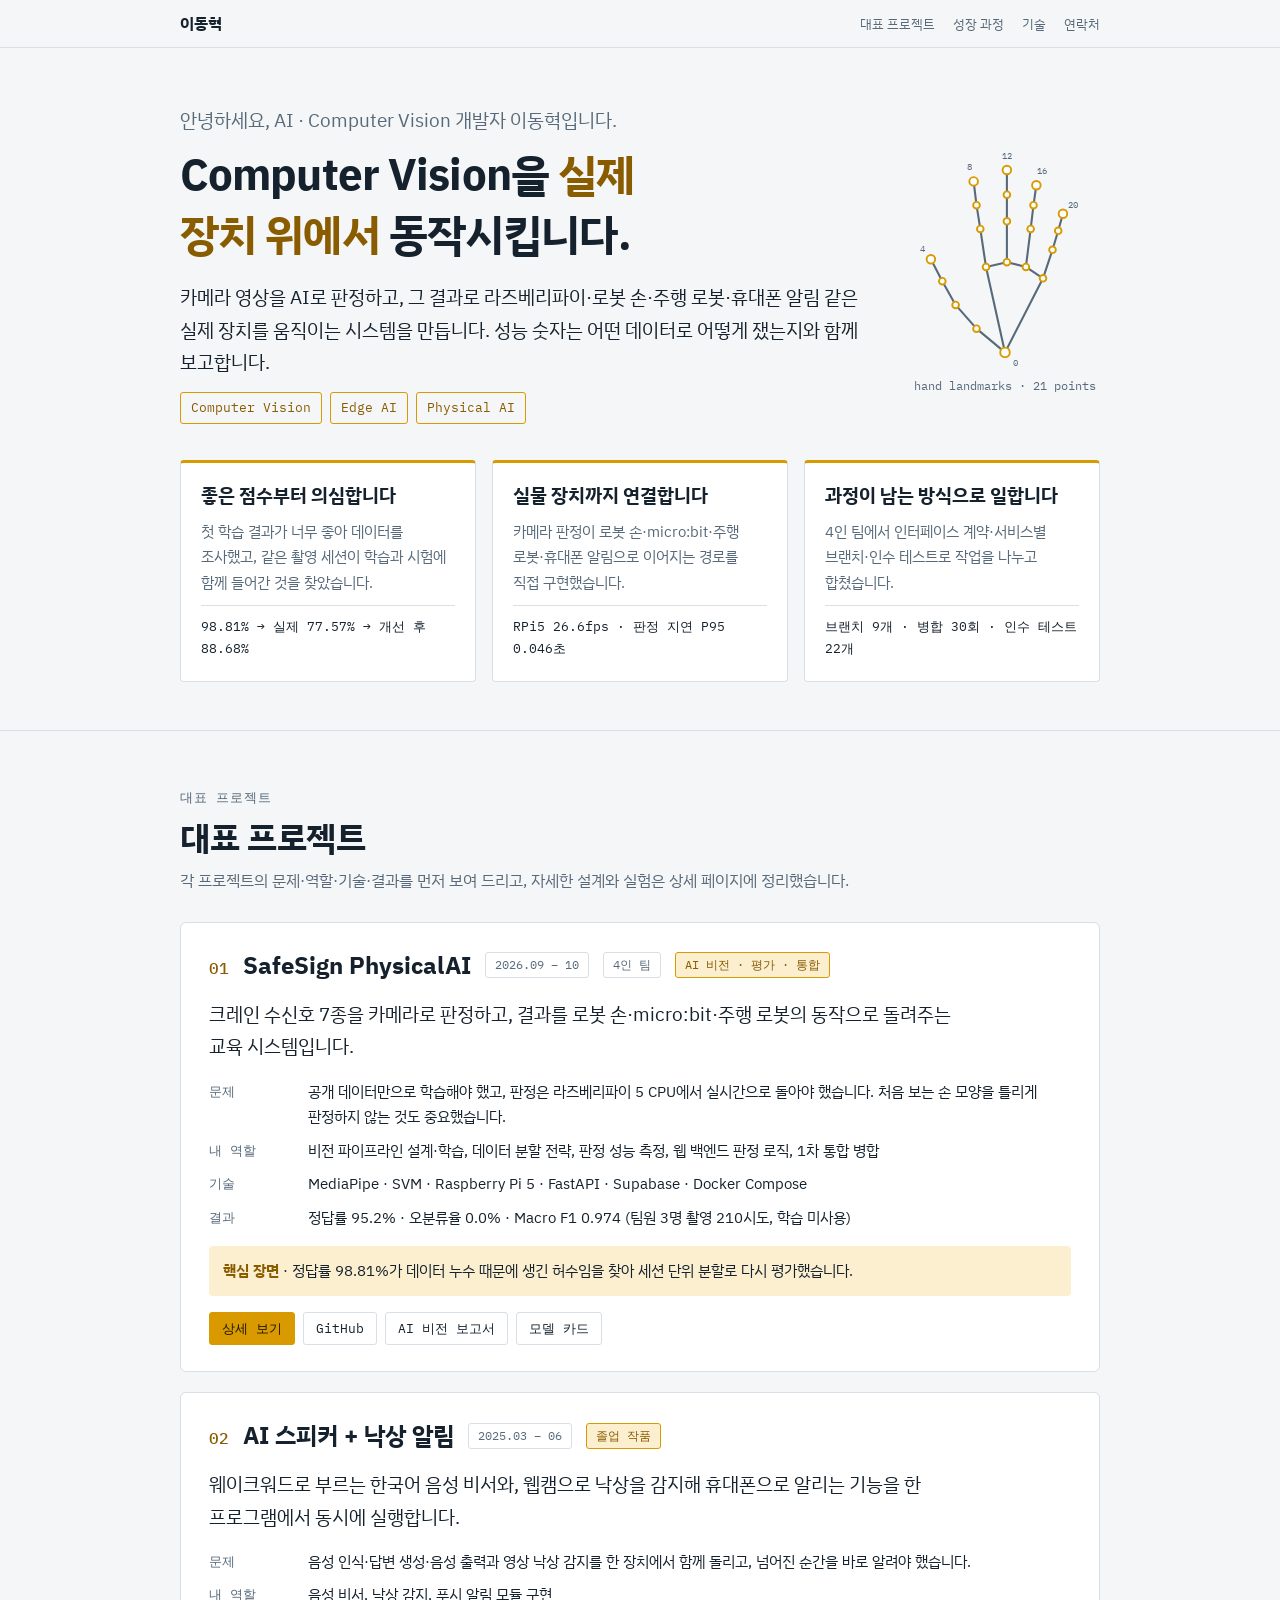
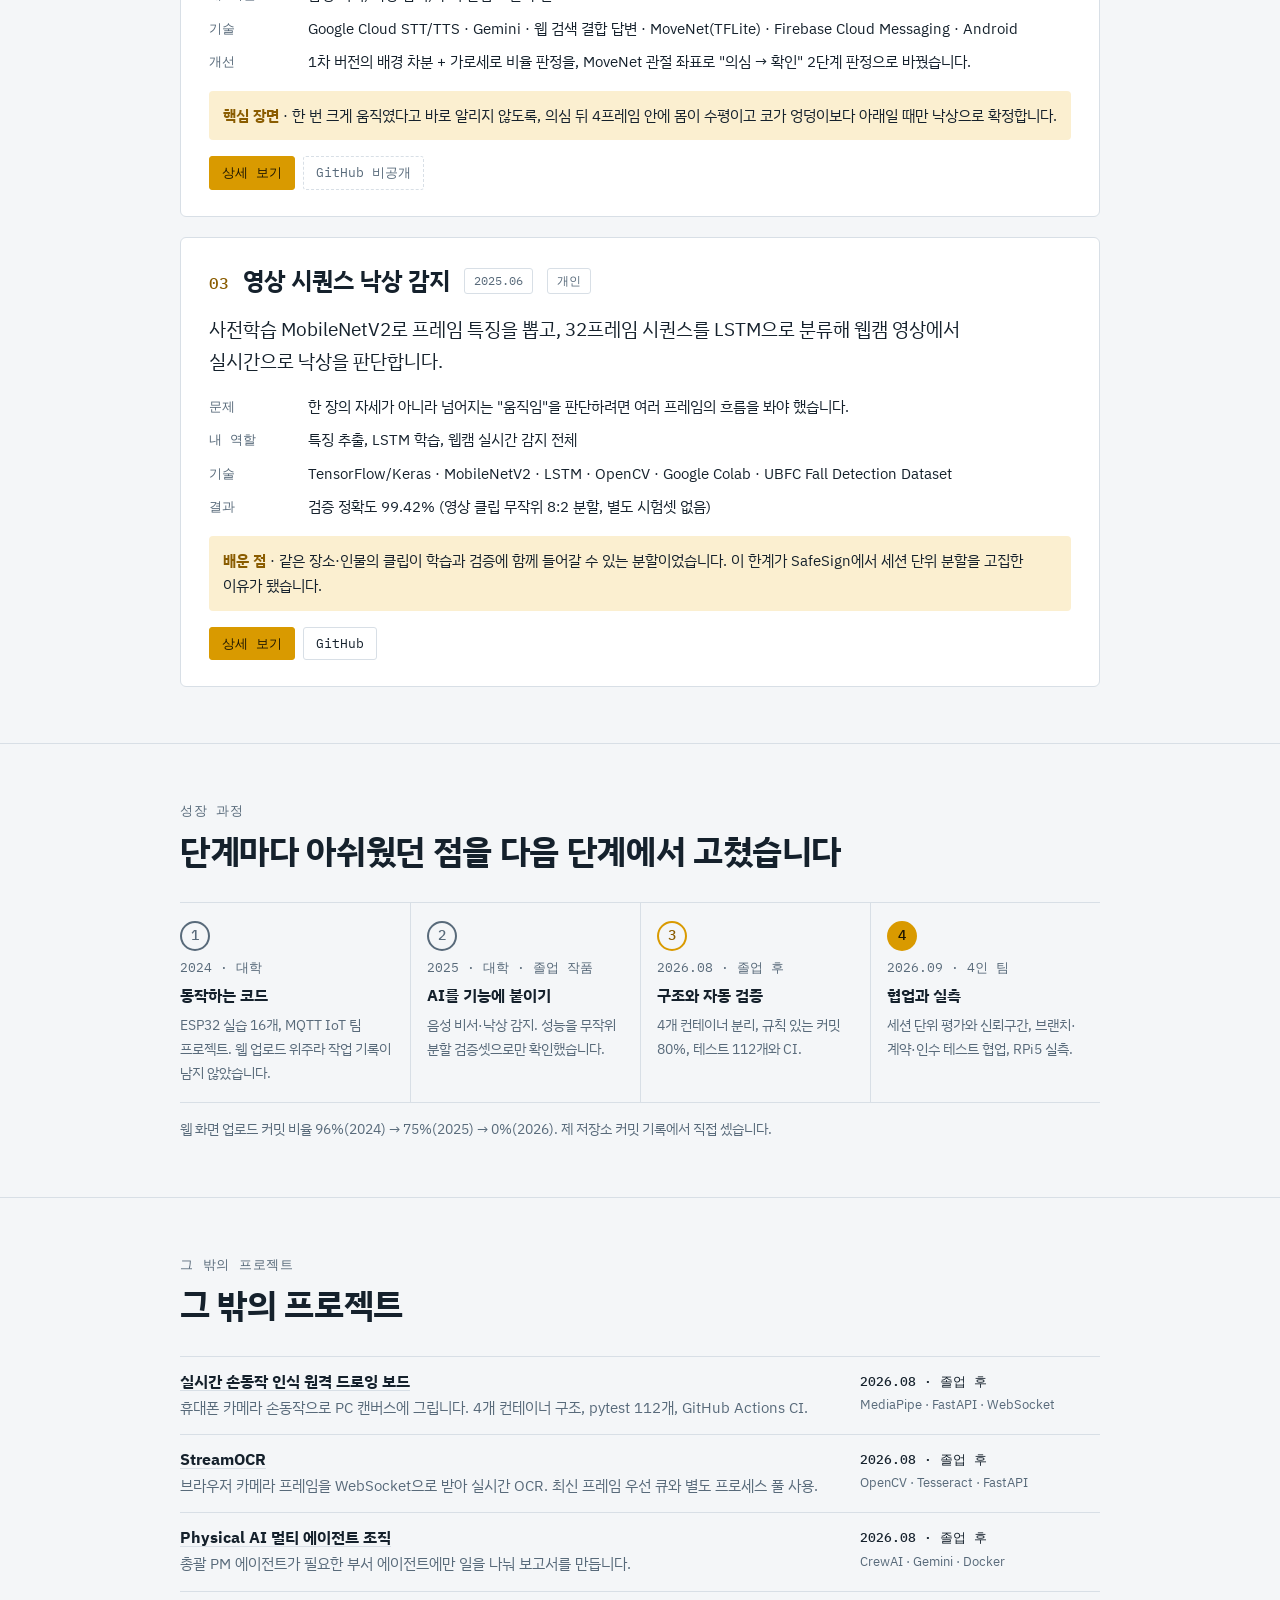
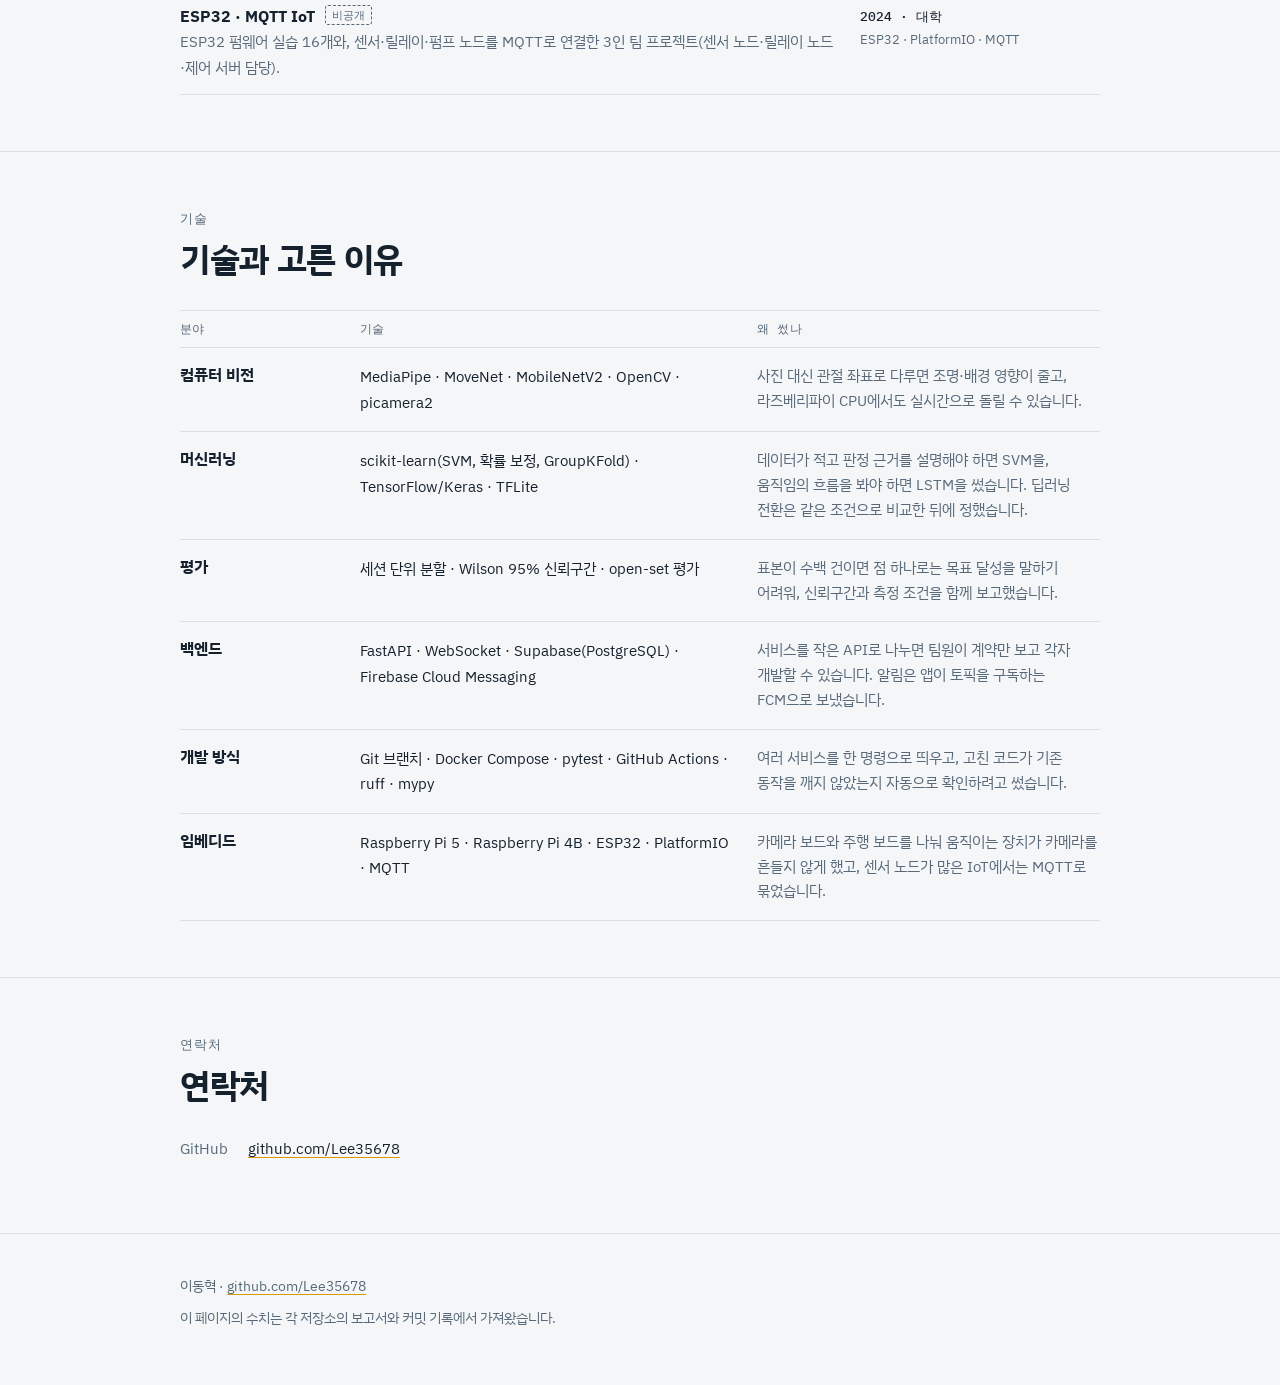
==== index.html @ e9e1567f "docs: 메인 페이지 요약형으로 개편, 프로젝트 상세 페이지 3개 분리(역할·측정 조건 명시) Co-Authored-By: Claude Opus 5.5 <noreply@anthr" ====
<!doctype html>
<html lang="ko">
<head>
<meta charset="utf-8">
<meta name="viewport" content="width=device-width, initial-scale=1, viewport-fit=cover">
<title>이동혁 포트폴리오</title>
<meta name="description" content="AI · Computer Vision 개발자 이동혁의 프로젝트 포트폴리오">
<link rel="preconnect" href="https://fonts.googleapis.com">
<link rel="preconnect" href="https://fonts.gstatic.com" crossorigin>
<link rel="stylesheet" href="https://fonts.googleapis.com/css2?family=IBM+Plex+Mono:wght@400;500&family=IBM+Plex+Sans+KR:wght@400;500;700&display=swap">
<link rel="stylesheet" href="assets/style.css">
</head>
<body>

<header class="topbar">
  <div class="wrap">
    <span class="who">이동혁</span>
    <nav aria-label="목차">
      <a href="#featured">대표 프로젝트</a>
      <a href="#path">성장 과정</a>
      <a href="#skills">기술</a>
      <a href="#contact">연락처</a>
    </nav>
  </div>
</header>

<main>
  <div class="wrap">
    <div class="hero">
      <div class="hero-top">
        <div>
          <p class="hello">안녕하세요, AI · Computer Vision 개발자 이동혁입니다.</p>
          <h1>Computer Vision을 <em>실제 장치 위에서</em> 동작시킵니다.</h1>
          <p class="lead">카메라 영상을 AI로 판정하고, 그 결과로 라즈베리파이·로봇 손·주행 로봇·휴대폰 알림 같은 실제 장치를 움직이는 시스템을 만듭니다. 성능 숫자는 어떤 데이터로 어떻게 쟀는지와 함께 보고합니다.</p>
          <div class="tags"><span>Computer Vision</span><span>Edge AI</span><span>Physical AI</span></div>
        </div>
        <figure class="hand" aria-label="MediaPipe 손 랜드마크 21개 구조도">
          <svg viewBox="0 0 200 250" role="img">
            <title>손 랜드마크 21개와 연결선</title>
            <g stroke="var(--muted)" stroke-width="2.2" stroke-linecap="round" stroke-linejoin="round" fill="none">
              <polyline points="100,232 70,207 48,182 34,157 22,134"/>
              <polyline points="100,232 80,142 74,102 70,77 67,52"/>
              <polyline points="80,142 102,137 122,142 140,154"/>
              <polyline points="102,137 102,94 102,66 102,40"/>
              <polyline points="122,142 127,102 130,77 133,56"/>
              <polyline points="100,232 140,154 150,124 156,104 161,86"/>
            </g>
            <g fill="var(--surface)" stroke="var(--accent)" stroke-width="2">
              <circle cx="100" cy="232" r="5"/>
              <circle cx="70" cy="207" r="3.5"/><circle cx="48" cy="182" r="3.5"/><circle cx="34" cy="157" r="3.5"/><circle cx="22" cy="134" r="4.5"/>
              <circle cx="80" cy="142" r="3.5"/><circle cx="74" cy="102" r="3.5"/><circle cx="70" cy="77" r="3.5"/><circle cx="67" cy="52" r="4.5"/>
              <circle cx="102" cy="137" r="3.5"/><circle cx="102" cy="94" r="3.5"/><circle cx="102" cy="66" r="3.5"/><circle cx="102" cy="40" r="4.5"/>
              <circle cx="122" cy="142" r="3.5"/><circle cx="127" cy="102" r="3.5"/><circle cx="130" cy="77" r="3.5"/><circle cx="133" cy="56" r="4.5"/>
              <circle cx="140" cy="154" r="3.5"/><circle cx="150" cy="124" r="3.5"/><circle cx="156" cy="104" r="3.5"/><circle cx="161" cy="86" r="4.5"/>
            </g>
            <g font-family="IBM Plex Mono, monospace" font-size="9" fill="var(--muted)">
              <text x="108" y="246">0</text><text x="10" y="126">4</text><text x="60" y="40">8</text>
              <text x="97" y="28">12</text><text x="134" y="44">16</text><text x="166" y="80">20</text>
            </g>
          </svg>
          <figcaption>hand landmarks · 21 points</figcaption>
        </figure>
      </div>

      <ul class="points">
        <li class="point">
          <h2>좋은 점수부터 의심합니다</h2>
          <p>첫 학습 결과가 너무 좋아 데이터를 조사했고, 같은 촬영 세션이 학습과 시험에 함께 들어간 것을 찾았습니다.</p>
          <p class="fig">98.81% → 실제 77.57% → 개선 후 88.68%</p>
        </li>
        <li class="point">
          <h2>실물 장치까지 연결합니다</h2>
          <p>카메라 판정이 로봇 손·micro:bit·주행 로봇·휴대폰 알림으로 이어지는 경로를 직접 구현했습니다.</p>
          <p class="fig">RPi5 26.6fps · 판정 지연 P95 0.046초</p>
        </li>
        <li class="point">
          <h2>과정이 남는 방식으로 일합니다</h2>
          <p>4인 팀에서 인터페이스 계약·서비스별 브랜치·인수 테스트로 작업을 나누고 합쳤습니다.</p>
          <p class="fig">브랜치 9개 · 병합 30회 · 인수 테스트 22개</p>
        </li>
      </ul>
    </div>
  </div>

  <section id="featured">
    <div class="wrap">
      <div class="sec-head">
        <span class="label">대표 프로젝트</span>
        <h2>대표 프로젝트</h2>
        <p>각 프로젝트의 문제·역할·기술·결과를 먼저 보여 드리고, 자세한 설계와 실험은 상세 페이지에 정리했습니다.</p>
      </div>

      <ol class="featured">
        <li class="fp">
          <div class="fp-head"><span class="fp-no">01</span><h3>SafeSign PhysicalAI</h3><span class="chip">2026.09 – 10</span><span class="chip">4인 팀</span><span class="chip strong">AI 비전 · 평가 · 통합</span></div>
          <p class="one">크레인 수신호 7종을 카메라로 판정하고, 결과를 로봇 손·micro:bit·주행 로봇의 동작으로 돌려주는 교육 시스템입니다.</p>
          <dl>
            <dt>문제</dt><dd>공개 데이터만으로 학습해야 했고, 판정은 라즈베리파이 5 CPU에서 실시간으로 돌아야 했습니다. 처음 보는 손 모양을 틀리게 판정하지 않는 것도 중요했습니다.</dd>
            <dt>내 역할</dt><dd>비전 파이프라인 설계·학습, 데이터 분할 전략, 판정 성능 측정, 웹 백엔드 판정 로직, 1차 통합 병합</dd>
            <dt>기술</dt><dd>MediaPipe · SVM · Raspberry Pi 5 · FastAPI · Supabase · Docker Compose</dd>
            <dt>결과</dt><dd>정답률 95.2% · 오분류율 0.0% · Macro F1 0.974 (팀원 3명 촬영 210시도, 학습 미사용)</dd>
          </dl>
          <p class="proof"><b>핵심 장면</b> · 정답률 98.81%가 데이터 누수 때문에 생긴 허수임을 찾아 세션 단위 분할로 다시 평가했습니다.</p>
          <div class="linkrow">
            <a class="btn primary" href="projects/safesign.html">상세 보기</a>
            <a class="btn" href="https://github.com/Lee35678/SafeSign_PhysicalAI/tree/dev">GitHub</a>
            <a class="btn" href="https://github.com/Lee35678/SafeSign_PhysicalAI/blob/dev/document/12_AI%EB%B9%84%EC%A0%84_%EC%A7%84%ED%96%89%EB%B3%B4%EA%B3%A0%EC%84%9C.md">AI 비전 보고서</a>
            <a class="btn" href="https://github.com/Lee35678/SafeSign_PhysicalAI/blob/dev/document/05_%EB%AA%A8%EB%8D%B8%EC%B9%B4%EB%93%9C.md">모델 카드</a>
          </div>
        </li>

        <li class="fp">
          <div class="fp-head"><span class="fp-no">02</span><h3>AI 스피커 + 낙상 알림</h3><span class="chip">2025.03 – 06</span><span class="chip strong">졸업 작품</span></div>
          <p class="one">웨이크워드로 부르는 한국어 음성 비서와, 웹캠으로 낙상을 감지해 휴대폰으로 알리는 기능을 한 프로그램에서 동시에 실행합니다.</p>
          <dl>
            <dt>문제</dt><dd>음성 인식·답변 생성·음성 출력과 영상 낙상 감지를 한 장치에서 함께 돌리고, 넘어진 순간을 바로 알려야 했습니다.</dd>
            <dt>내 역할</dt><dd>음성 비서, 낙상 감지, 푸시 알림 모듈 구현</dd>
            <dt>기술</dt><dd>Google Cloud STT/TTS · Gemini · 웹 검색 결합 답변 · MoveNet(TFLite) · Firebase Cloud Messaging · Android</dd>
            <dt>개선</dt><dd>1차 버전의 배경 차분 + 가로세로 비율 판정을, MoveNet 관절 좌표로 "의심 → 확인" 2단계 판정으로 바꿨습니다.</dd>
          </dl>
          <p class="proof"><b>핵심 장면</b> · 한 번 크게 움직였다고 바로 알리지 않도록, 의심 뒤 4프레임 안에 몸이 수평이고 코가 엉덩이보다 아래일 때만 낙상으로 확정합니다.</p>
          <div class="linkrow">
            <a class="btn primary" href="projects/ai-speaker.html">상세 보기</a>
            <span class="btn off">GitHub 비공개</span>
          </div>
        </li>

        <li class="fp">
          <div class="fp-head"><span class="fp-no">03</span><h3>영상 시퀀스 낙상 감지</h3><span class="chip">2025.06</span><span class="chip">개인</span></div>
          <p class="one">사전학습 MobileNetV2로 프레임 특징을 뽑고, 32프레임 시퀀스를 LSTM으로 분류해 웹캠 영상에서 실시간으로 낙상을 판단합니다.</p>
          <dl>
            <dt>문제</dt><dd>한 장의 자세가 아니라 넘어지는 "움직임"을 판단하려면 여러 프레임의 흐름을 봐야 했습니다.</dd>
            <dt>내 역할</dt><dd>특징 추출, LSTM 학습, 웹캠 실시간 감지 전체</dd>
            <dt>기술</dt><dd>TensorFlow/Keras · MobileNetV2 · LSTM · OpenCV · Google Colab · UBFC Fall Detection Dataset</dd>
            <dt>결과</dt><dd>검증 정확도 99.42% (영상 클립 무작위 8:2 분할, 별도 시험셋 없음)</dd>
          </dl>
          <p class="proof"><b>배운 점</b> · 같은 장소·인물의 클립이 학습과 검증에 함께 들어갈 수 있는 분할이었습니다. 이 한계가 SafeSign에서 세션 단위 분할을 고집한 이유가 됐습니다.</p>
          <div class="linkrow">
            <a class="btn primary" href="projects/fall-detection.html">상세 보기</a>
            <a class="btn" href="https://github.com/Lee35678/Fall_Detection">GitHub</a>
          </div>
        </li>
      </ol>
    </div>
  </section>

  <section id="path">
    <div class="wrap">
      <div class="sec-head">
        <span class="label">성장 과정</span>
        <h2>단계마다 아쉬웠던 점을 다음 단계에서 고쳤습니다</h2>
      </div>
      <ol class="mini-path">
        <li class="mp"><span class="step-no">1</span><span class="when">2024 · 대학</span><h3>동작하는 코드</h3><p>ESP32 실습 16개, MQTT IoT 팀 프로젝트. 웹 업로드 위주라 작업 기록이 남지 않았습니다.</p></li>
        <li class="mp"><span class="step-no">2</span><span class="when">2025 · 대학 · 졸업 작품</span><h3>AI를 기능에 붙이기</h3><p>음성 비서·낙상 감지. 성능을 무작위 분할 검증셋으로만 확인했습니다.</p></li>
        <li class="mp"><span class="step-no">3</span><span class="when">2026.08 · 졸업 후</span><h3>구조와 자동 검증</h3><p>4개 컨테이너 분리, 규칙 있는 커밋 80%, 테스트 112개와 CI.</p></li>
        <li class="mp"><span class="step-no">4</span><span class="when">2026.09 · 4인 팀</span><h3>협업과 실측</h3><p>세션 단위 평가와 신뢰구간, 브랜치·계약·인수 테스트 협업, RPi5 실측.</p></li>
      </ol>
      <p class="note">웹 화면 업로드 커밋 비율 96%(2024) → 75%(2025) → 0%(2026). 제 저장소 커밋 기록에서 직접 셌습니다.</p>
    </div>
  </section>

  <section id="others">
    <div class="wrap">
      <div class="sec-head">
        <span class="label">그 밖의 프로젝트</span>
        <h2>그 밖의 프로젝트</h2>
      </div>
      <div class="others">
        <div class="orow"><div><h3><a href="https://github.com/Lee35678/Real-time-Hand-Gesture-Recognition-Remote-Drawing-Board">실시간 손동작 인식 원격 드로잉 보드</a></h3><p>휴대폰 카메라 손동작으로 PC 캔버스에 그립니다. 4개 컨테이너 구조, pytest 112개, GitHub Actions CI.</p></div><aside><b>2026.08 · 졸업 후</b>MediaPipe · FastAPI · WebSocket</aside></div>
        <div class="orow"><div><h3><a href="https://github.com/Lee35678/Real-time-OCR-based-text-extraction">StreamOCR</a></h3><p>브라우저 카메라 프레임을 WebSocket으로 받아 실시간 OCR. 최신 프레임 우선 큐와 별도 프로세스 풀 사용.</p></div><aside><b>2026.08 · 졸업 후</b>OpenCV · Tesseract · FastAPI</aside></div>
        <div class="orow"><div><h3><a href="https://github.com/Lee35678/AI_Agent">Physical AI 멀티 에이전트 조직</a></h3><p>총괄 PM 에이전트가 필요한 부서 에이전트에만 일을 나눠 보고서를 만듭니다.</p></div><aside><b>2026.08 · 졸업 후</b>CrewAI · Gemini · Docker</aside></div>
        <div class="orow"><div><h3>ESP32 · MQTT IoT <span class="priv">비공개</span></h3><p>ESP32 펌웨어 실습 16개와, 센서·릴레이·펌프 노드를 MQTT로 연결한 3인 팀 프로젝트(센서 노드·릴레이 노드·제어 서버 담당).</p></div><aside><b>2024 · 대학</b>ESP32 · PlatformIO · MQTT</aside></div>
      </div>
    </div>
  </section>

  <section id="skills">
    <div class="wrap">
      <div class="sec-head">
        <span class="label">기술</span>
        <h2>기술과 고른 이유</h2>
      </div>
      <div class="skills" role="table" aria-label="기술 스택과 사용 이유">
        <div class="skill head" role="row"><span role="columnheader">분야</span><span role="columnheader">기술</span><span role="columnheader">왜 썼나</span></div>
        <div class="skill" role="row"><h3 role="cell">컴퓨터 비전</h3><p class="tools" role="cell">MediaPipe · MoveNet · MobileNetV2 · OpenCV · picamera2</p><p class="why" role="cell">사진 대신 관절 좌표로 다루면 조명·배경 영향이 줄고, 라즈베리파이 CPU에서도 실시간으로 돌릴 수 있습니다.</p></div>
        <div class="skill" role="row"><h3 role="cell">머신러닝</h3><p class="tools" role="cell">scikit-learn(SVM, 확률 보정, GroupKFold) · TensorFlow/Keras · TFLite</p><p class="why" role="cell">데이터가 적고 판정 근거를 설명해야 하면 SVM을, 움직임의 흐름을 봐야 하면 LSTM을 썼습니다. 딥러닝 전환은 같은 조건으로 비교한 뒤에 정했습니다.</p></div>
        <div class="skill" role="row"><h3 role="cell">평가</h3><p class="tools" role="cell">세션 단위 분할 · Wilson 95% 신뢰구간 · open-set 평가</p><p class="why" role="cell">표본이 수백 건이면 점 하나로는 목표 달성을 말하기 어려워, 신뢰구간과 측정 조건을 함께 보고했습니다.</p></div>
        <div class="skill" role="row"><h3 role="cell">백엔드</h3><p class="tools" role="cell">FastAPI · WebSocket · Supabase(PostgreSQL) · Firebase Cloud Messaging</p><p class="why" role="cell">서비스를 작은 API로 나누면 팀원이 계약만 보고 각자 개발할 수 있습니다. 알림은 앱이 토픽을 구독하는 FCM으로 보냈습니다.</p></div>
        <div class="skill" role="row"><h3 role="cell">개발 방식</h3><p class="tools" role="cell">Git 브랜치 · Docker Compose · pytest · GitHub Actions · ruff · mypy</p><p class="why" role="cell">여러 서비스를 한 명령으로 띄우고, 고친 코드가 기존 동작을 깨지 않았는지 자동으로 확인하려고 썼습니다.</p></div>
        <div class="skill" role="row"><h3 role="cell">임베디드</h3><p class="tools" role="cell">Raspberry Pi 5 · Raspberry Pi 4B · ESP32 · PlatformIO · MQTT</p><p class="why" role="cell">카메라 보드와 주행 보드를 나눠 움직이는 장치가 카메라를 흔들지 않게 했고, 센서 노드가 많은 IoT에서는 MQTT로 묶었습니다.</p></div>
      </div>
    </div>
  </section>

  <section id="contact">
    <div class="wrap">
      <div class="sec-head">
        <span class="label">연락처</span>
        <h2>연락처</h2>
      </div>
      <dl class="contact-list">
        <dt>GitHub</dt><dd><a href="https://github.com/Lee35678">github.com/Lee35678</a></dd>
      </dl>
    </div>
  </section>
</main>

<footer>
  <div class="wrap">
    <span>이동혁 · <a href="https://github.com/Lee35678">github.com/Lee35678</a></span>
    <span>이 페이지의 수치는 각 저장소의 보고서와 커밋 기록에서 가져왔습니다.</span>
  </div>
</footer>

</body>
</html>
---- assets/style.css ----
/* Layout: 한 칼럼 본문(최대 960px) + 상단 고정 목차. 첫 화면은 인사말 + 핵심 포인트 3개, 대표 프로젝트만 넓은 패널. */
:root {
  --bg: #f4f6f8;
  --surface: #ffffff;
  --ink: #15212c;
  --muted: #586a7a;
  --line: #d8dfe6;
  --accent: #d99a00;
  --accent-ink: #8a5c00;
  --accent-soft: #fbefd0;
  --pass: #0e7a6b;
  --hold: #a5630c;
  --font-sans: "IBM Plex Sans KR", "Apple SD Gothic Neo", "Malgun Gothic", system-ui, sans-serif;
  --font-mono: "IBM Plex Mono", ui-monospace, "Cascadia Mono", Consolas, monospace;
  --step--1: 0.8125rem;
  --step-0: 1rem;
  --step-1: 1.1875rem;
  --step-2: 1.5rem;
  --step-3: 2.125rem;
  --step-4: 2.75rem;
  color-scheme: light;
}
@media (prefers-color-scheme: dark) {
  :root:not([data-theme="light"]) {
    --bg: #0e151c; --surface: #151f29; --ink: #e5ecf2; --muted: #94a4b3; --line: #273440;
    --accent: #f0b432; --accent-ink: #f0b432; --accent-soft: #2e2611; --pass: #52c4ae; --hold: #e6a24c;
    color-scheme: dark;
  }
}
:root[data-theme="dark"] {
  --bg: #0e151c; --surface: #151f29; --ink: #e5ecf2; --muted: #94a4b3; --line: #273440;
  --accent: #f0b432; --accent-ink: #f0b432; --accent-soft: #2e2611; --pass: #52c4ae; --hold: #e6a24c;
  color-scheme: dark;
}

* { box-sizing: border-box; }
html { scroll-behavior: smooth; }
@media (prefers-reduced-motion: reduce) { html { scroll-behavior: auto; } }
body {
  margin: 0;
  background: var(--bg);
  color: var(--ink);
  font-family: var(--font-sans);
  font-size: var(--step-0);
  line-height: 1.7;
  word-break: keep-all;
  overflow-wrap: anywhere;
}
a { color: inherit; text-decoration-color: var(--accent); text-underline-offset: 3px; }
a:hover { color: var(--accent-ink); }
a:focus-visible { outline: 2px solid var(--accent); outline-offset: 3px; border-radius: 2px; }
h1, h2, h3, h4, h5 { line-height: 1.35; text-wrap: balance; margin: 0; }
p { margin: 0; }
ul, ol { margin: 0; }
.label {
  font-family: var(--font-mono);
  font-size: var(--step--1);
  letter-spacing: 0.06em;
  text-transform: uppercase;
  color: var(--muted);
}
.num { font-family: var(--font-mono); font-variant-numeric: tabular-nums; color: var(--accent-ink); font-weight: 500; }

.wrap { max-width: 960px; margin: 0 auto; padding-inline: 20px; }

/* 상단 목차 */
.topbar {
  position: sticky;
  top: env(safe-area-inset-top, 0px);
  z-index: 10;
  background: color-mix(in srgb, var(--bg) 88%, transparent);
  backdrop-filter: blur(8px);
  border-bottom: 1px solid var(--line);
}
.topbar .wrap { display: flex; align-items: center; justify-content: space-between; gap: 16px; padding-block: 10px; }
.topbar .who { font-weight: 700; white-space: nowrap; }
.topbar nav { display: flex; gap: 18px; overflow-x: auto; scrollbar-width: none; }
.topbar nav a { font-size: var(--step--1); color: var(--muted); text-decoration: none; white-space: nowrap; }
.topbar nav a:hover { color: var(--ink); }

/* 첫 화면 */
.hero { padding-block: 56px 48px; display: grid; gap: 36px; }
.hero-top { display: grid; grid-template-columns: minmax(0, 1fr) 190px; gap: 40px; align-items: center; }
.hello { font-size: var(--step-1); color: var(--muted); }
.hero h1 { font-size: var(--step-4); font-weight: 700; letter-spacing: -0.02em; margin-top: 8px; max-width: 18em; }
.hero h1 em { font-style: normal; color: var(--accent-ink); }
.hero .lead { font-size: var(--step-1); max-width: 36em; margin-top: 18px; }
.hero .contact { display: flex; flex-wrap: wrap; gap: 8px 20px; margin-top: 18px; font-size: 0.9375rem; color: var(--muted); }
.hand { width: 100%; max-width: 190px; justify-self: end; margin: 0; }
.hand svg { width: 100%; height: auto; display: block; }
.hand figcaption { font-family: var(--font-mono); font-size: 0.75rem; color: var(--muted); text-align: center; margin-top: 6px; }

.points { display: grid; grid-template-columns: repeat(3, minmax(0, 1fr)); gap: 16px; list-style: none; padding: 0; }
.point { background: var(--surface); border: 1px solid var(--line); border-top: 3px solid var(--accent); border-radius: 4px; padding: 20px; display: grid; gap: 10px; align-content: start; min-width: 0; }
.point h2 { font-size: var(--step-1); font-weight: 700; }
.point p { font-size: 0.9375rem; color: var(--muted); }
.point .fig { font-family: var(--font-mono); font-size: 0.8125rem; color: var(--ink); border-top: 1px solid var(--line); padding-top: 10px; font-variant-numeric: tabular-nums; }
.point a { font-size: var(--step--1); color: var(--muted); }

section { padding-block: 56px; border-top: 1px solid var(--line); scroll-margin-top: 56px; }
.sec-head { display: grid; gap: 6px; margin-bottom: 28px; }
.sec-head h2 { font-size: var(--step-3); font-weight: 700; letter-spacing: -0.01em; }
.sec-head p { color: var(--muted); max-width: 42em; }

/* 대표 프로젝트 */
.feature { background: var(--surface); border: 1px solid var(--line); border-radius: 6px; padding: 32px; display: grid; grid-template-columns: minmax(0, 1fr); gap: 44px; }
.feature > *, .block { min-width: 0; }
.meta .chip { white-space: normal; line-height: 1.3; }
.feature-top { display: grid; gap: 14px; }
.feature-top .one { font-size: var(--step-1); max-width: 36em; }
.meta { display: flex; flex-wrap: wrap; gap: 8px; }
.chip {
  font-family: var(--font-mono); font-size: 0.75rem; line-height: 1;
  padding: 6px 9px; border: 1px solid var(--line); border-radius: 3px; color: var(--muted); white-space: nowrap;
}
.chip.strong { border-color: var(--accent); color: var(--accent-ink); background: var(--accent-soft); }
.block h3 { font-size: var(--step-1); margin-bottom: 14px; }
.block > p { max-width: 44em; }

/* 파이프라인 */
.pipe-scroll { overflow-x: auto; padding-bottom: 6px; }
.pipe { display: flex; align-items: stretch; min-width: 820px; list-style: none; padding: 0; }
.pipe li { flex: 1 1 0; padding: 12px 12px 12px 14px; border: 1px solid var(--line); border-left-width: 0; background: var(--bg); }
.pipe li:first-child { border-left-width: 1px; border-radius: 4px 0 0 4px; }
.pipe li:last-child { border-radius: 0 4px 4px 0; }
.pipe li.mine { background: var(--accent-soft); }
.pipe .n { font-family: var(--font-mono); font-size: 0.75rem; color: var(--muted); }
.pipe .t { font-weight: 500; font-size: 0.9375rem; line-height: 1.4; margin-top: 2px; }
.pipe .d { font-size: 0.8125rem; color: var(--muted); line-height: 1.5; margin-top: 4px; }
.pipe-legend { display: flex; gap: 16px; flex-wrap: wrap; font-size: var(--step--1); color: var(--muted); margin-top: 10px; }
.swatch { display: inline-block; width: 12px; height: 12px; vertical-align: -1px; margin-right: 6px; border: 1px solid var(--line); background: var(--bg); }
.swatch.mine { background: var(--accent-soft); border-color: var(--accent); }

/* 결정 표 */
.decisions { display: grid; border-top: 1px solid var(--line); }
.dec { display: grid; grid-template-columns: 12em minmax(0, 1fr) 11em; gap: 18px; padding-block: 14px; border-bottom: 1px solid var(--line); align-items: start; }
.dec.head { padding-block: 8px; }
.dec.head > * { font-family: var(--font-mono); font-size: 0.75rem; color: var(--muted); letter-spacing: 0.04em; }
.dec b { font-weight: 700; }
.dec .why { font-size: 0.9375rem; }
.dec .alt { font-size: 0.875rem; color: var(--muted); }

/* KPI */
.kpi { display: grid; border-top: 1px solid var(--line); margin-top: 18px; }
.kpi-row {
  display: grid; grid-template-columns: 9em 6.5em 6em minmax(0, 1fr) 6.5em;
  gap: 16px; align-items: center; padding-block: 14px; border-bottom: 1px solid var(--line);
}
.kpi-row.head { padding-block: 8px; }
.kpi-row.head > * { font-family: var(--font-mono); font-size: 0.75rem; color: var(--muted); letter-spacing: 0.04em; }
.kpi-name { font-weight: 500; line-height: 1.4; }
.kpi-name small { display: block; font-weight: 400; color: var(--muted); font-size: 0.75rem; }
.kpi-val { font-family: var(--font-mono); font-size: var(--step-1); font-weight: 500; font-variant-numeric: tabular-nums; }
.kpi-goal { font-family: var(--font-mono); font-size: 0.875rem; color: var(--muted); font-variant-numeric: tabular-nums; }
.state { font-size: 0.8125rem; font-weight: 500; white-space: nowrap; }
.state.ok { color: var(--pass); }
.state.hold { color: var(--hold); }
.state::before { content: ""; display: inline-block; width: 8px; height: 8px; border-radius: 50%; background: currentColor; margin-right: 6px; vertical-align: 1px; }
.scale { position: relative; height: 34px; margin-inline: 6px; }
.track { position: absolute; left: 0; right: 0; top: 9px; height: 6px; background: var(--line); border-radius: 3px; }
.band { position: absolute; top: 9px; height: 6px; background: color-mix(in srgb, var(--accent) 45%, transparent); border-radius: 3px; }
.pt { position: absolute; top: 6px; width: 12px; height: 12px; margin-left: -6px; border-radius: 50%; background: var(--accent); border: 2px solid var(--surface); box-shadow: 0 0 0 1px var(--accent); }
.goal { position: absolute; top: 3px; width: 2px; height: 18px; margin-left: -1px; background: var(--ink); }
.ax { position: absolute; top: 20px; font-family: var(--font-mono); font-size: 0.6875rem; color: var(--muted); }
.ax.l { left: 0; }
.ax.r { right: 0; }
.kpi-legend { display: flex; flex-wrap: wrap; gap: 18px; margin-top: 12px; font-size: var(--step--1); color: var(--muted); }
.kpi-legend i { display: inline-block; vertical-align: middle; margin-right: 6px; }
.kpi-legend .lp { width: 10px; height: 10px; border-radius: 50%; background: var(--accent); }
.kpi-legend .lb { width: 22px; height: 6px; border-radius: 3px; background: color-mix(in srgb, var(--accent) 45%, transparent); }
.kpi-legend .lg { width: 2px; height: 14px; background: var(--ink); }
.note { font-size: 0.875rem; color: var(--muted); margin-top: 14px; max-width: 46em; }

/* 문제 해결 사례 */
.cases { list-style: none; padding: 0; display: grid; border-top: 1px solid var(--line); }
.case { display: grid; grid-template-columns: 7.5em minmax(0, 1fr); gap: 20px; padding-block: 20px; border-bottom: 1px solid var(--line); }
.case .when { font-family: var(--font-mono); font-size: var(--step--1); color: var(--muted); padding-top: 3px; }
.case h4 { font-size: var(--step-1); margin-bottom: 8px; font-weight: 700; }
.case dl { display: grid; grid-template-columns: 3.6em minmax(0, 1fr); gap: 4px 12px; margin: 0; font-size: 0.9375rem; }
.case dt { color: var(--muted); }
.case dd { margin: 0; }

.two { display: grid; grid-template-columns: minmax(0, 1fr) minmax(0, 1fr); gap: 32px; }
.plain-list { display: grid; gap: 8px; padding-left: 1.1em; }
.plain-list li::marker { color: var(--accent); }
.links { display: flex; flex-wrap: wrap; gap: 10px 20px; font-size: 0.9375rem; }

/* 협업·코드 관리 변화 */
.stages { display: grid; border-top: 1px solid var(--line); }
.stage { display: grid; grid-template-columns: 9.5em repeat(3, minmax(0, 1fr)); gap: 18px; padding-block: 16px; border-bottom: 1px solid var(--line); }
.stage.head { padding-block: 8px; }
.stage.head > * { font-family: var(--font-mono); font-size: 0.75rem; color: var(--muted); letter-spacing: 0.04em; }
.stage .when b { display: block; font-family: var(--font-mono); font-weight: 500; font-variant-numeric: tabular-nums; }
.stage .when span { font-size: 0.8125rem; color: var(--muted); line-height: 1.5; display: block; }
.stage .when em { font-style: normal; font-size: 0.75rem; display: inline-block; margin-top: 4px; padding: 1px 6px; border: 1px solid var(--line); border-radius: 3px; color: var(--muted); }
.stage .cell { font-size: 0.9125rem; line-height: 1.6; min-width: 0; }
.stage.after .when em { border-color: var(--accent); color: var(--accent-ink); }
.stage.now { background: var(--accent-soft); margin-inline: -12px; padding-inline: 12px; border-radius: 4px; }
.divider { font-family: var(--font-mono); font-size: 0.75rem; letter-spacing: 0.05em; color: var(--accent-ink); padding-block: 10px; border-bottom: 1px solid var(--line); }
.upbar { display: grid; grid-template-columns: minmax(0, 1fr) 3.2em; gap: 8px; align-items: center; margin-top: 6px; }
.upbar .bar { height: 6px; background: var(--line); border-radius: 3px; position: relative; overflow: hidden; }
.upbar .bar i { position: absolute; inset: 0 auto 0 0; background: var(--muted); border-radius: 3px; }
.upbar span { font-family: var(--font-mono); font-size: 0.75rem; color: var(--muted); text-align: right; font-variant-numeric: tabular-nums; }

.collab { display: grid; grid-template-columns: repeat(2, minmax(0, 1fr)); gap: 0 32px; margin-top: 36px; }
.collab-item { padding-block: 16px; border-top: 1px solid var(--line); min-width: 0; }
.collab-item h4 { font-size: var(--step-0); font-weight: 700; margin-bottom: 4px; }
.collab-item p { font-size: 0.9375rem; color: var(--muted); }
.gap-box { margin-top: 28px; padding: 18px 20px; border: 1px dashed var(--muted); border-radius: 4px; max-width: 46em; }
.gap-box h4 { font-size: var(--step-0); margin-bottom: 4px; }
.gap-box p { font-size: 0.9375rem; color: var(--muted); }

/* 성장 과정 */
.path { list-style: none; padding: 0; display: grid; position: relative; border-bottom: 1px solid var(--line); }
.path::before { content: ""; position: absolute; left: 17px; top: 44px; bottom: 44px; width: 2px; background: linear-gradient(var(--line), var(--accent)); }
.step { display: grid; grid-template-columns: 12em minmax(0, 1fr); gap: 24px; padding-block: 28px; border-top: 1px solid var(--line); }
.step-side { display: grid; grid-template-columns: 36px minmax(0, 1fr); column-gap: 12px; row-gap: 4px; align-content: start; justify-items: start; }
.step-side .step-no { grid-row: span 2; }
.step-side .step-when { align-self: end; }
.step-no { position: relative; z-index: 1; width: 36px; height: 36px; border-radius: 50%; border: 2px solid var(--muted); background: var(--bg); color: var(--muted); display: grid; place-items: center; font-family: var(--font-mono); font-weight: 500; }
.step:nth-child(n+3) .step-no { border-color: var(--accent); color: var(--accent-ink); }
.step.now .step-no { background: var(--accent); color: var(--surface); border-color: var(--accent); }
.step-when { font-family: var(--font-mono); font-variant-numeric: tabular-nums; font-weight: 500; }
.tag { font-size: 0.75rem; padding: 1px 7px; border: 1px solid var(--line); border-radius: 3px; color: var(--muted); }
.tag.after { border-color: var(--accent); color: var(--accent-ink); }
.step-body { min-width: 0; }
.step-body h3 { font-size: var(--step-2); font-weight: 700; }
.step-proj { list-style: none; padding: 0; display: grid; gap: 10px; margin-top: 14px; }
.step-proj b { font-weight: 500; }
.step-proj b a { text-decoration-color: var(--line); }
.step-proj p { font-size: 0.9375rem; color: var(--muted); }
.how { margin-top: 16px; padding: 14px 16px; background: var(--surface); border: 1px solid var(--line); border-radius: 4px; }
.step.now .how { border-color: var(--accent); }
.how-k, .lack span, .fixed span { display: block; font-family: var(--font-mono); font-size: 0.75rem; letter-spacing: 0.04em; }
.how-k { color: var(--muted); margin-bottom: 2px; }
.how p { font-size: 0.9375rem; }
.lack, .fixed { margin-top: 12px; font-size: 0.9375rem; max-width: 44em; }
.lack span { color: var(--hold); }
.fixed span { color: var(--pass); }
.step-more { display: inline-block; margin-top: 14px; font-size: 0.9375rem; font-weight: 500; }

/* 그 밖의 프로젝트 */
.group + .group { margin-top: 44px; }
.group-head { display: flex; flex-wrap: wrap; align-items: baseline; gap: 4px 14px; margin-bottom: 12px; }
.group-head h3 { font-size: var(--step-1); }
.group-head span { font-size: var(--step--1); color: var(--muted); }
.proj { display: grid; grid-template-columns: minmax(0, 1fr) 13em; gap: 8px 28px; padding-block: 20px; border-top: 1px solid var(--line); }
.proj:last-child { border-bottom: 1px solid var(--line); }
.proj h4 { font-size: var(--step-1); font-weight: 700; }
.proj h4 a { text-decoration: none; }
.proj h4 a:hover { text-decoration: underline; }
.proj .desc { margin-top: 6px; max-width: 40em; }
.proj dl { display: grid; grid-template-columns: 4.6em minmax(0, 1fr); gap: 4px 12px; margin: 10px 0 0; font-size: 0.9375rem; }
.proj dt { color: var(--muted); }
.proj dd { margin: 0; }
.proj aside { font-size: var(--step--1); color: var(--muted); display: grid; gap: 6px; align-content: start; }
.proj aside .date { font-family: var(--font-mono); color: var(--ink); }
.priv { font-family: var(--font-mono); font-size: 0.6875rem; padding: 2px 6px; border: 1px dashed var(--muted); border-radius: 3px; color: var(--muted); vertical-align: 3px; margin-left: 6px; font-weight: 400; }

/* 기술 */
.skills { display: grid; border-top: 1px solid var(--line); }
.skill { display: grid; grid-template-columns: 10em minmax(0, 1.1fr) minmax(0, 1fr); gap: 20px; padding-block: 16px; border-bottom: 1px solid var(--line); }
.skill.head { padding-block: 8px; }
.skill.head > * { font-family: var(--font-mono); font-size: 0.75rem; color: var(--muted); letter-spacing: 0.04em; }
.skill h3 { font-size: var(--step-0); font-weight: 700; }
.skill .tools { font-size: 0.9375rem; }
.skill .why { font-size: 0.9125rem; color: var(--muted); }

footer { border-top: 1px solid var(--line); padding-block: 40px 56px; color: var(--muted); font-size: 0.875rem; }
footer .wrap { display: grid; gap: 8px; }

@media (max-width: 820px) {
  .path::before { display: none; }
  .step { grid-template-columns: minmax(0, 1fr); gap: 12px; }
  .step-side { display: flex; flex-wrap: wrap; align-items: center; gap: 10px; }
  .hero { padding-block: 36px 36px; }
  .hero-top { grid-template-columns: minmax(0, 1fr); gap: 24px; }
  .hand { justify-self: start; max-width: 140px; order: -1; }
  .hero h1 { font-size: 2rem; }
  .points { grid-template-columns: minmax(0, 1fr); }
  .feature { padding: 22px 18px; }
  .dec { grid-template-columns: minmax(0, 1fr); gap: 4px; }
  .dec.head { display: none; }
  .dec .alt::before { content: "버린 대안: "; }
  .kpi-row { grid-template-columns: minmax(0, 1fr) auto auto; gap: 6px 14px; }
  .kpi-row.head { display: none; }
  .kpi-row .kpi-name { grid-column: 1 / -1; }
  .kpi-row .scale { grid-column: 1 / -1; order: 5; }
  .kpi-row .kpi-goal::before { content: "목표 "; }
  .two { grid-template-columns: minmax(0, 1fr); }
  .stage { grid-template-columns: minmax(0, 1fr); gap: 8px; }
  .stage.head { display: none; }
  .stage .cell::before { content: attr(data-k); display: block; font-family: var(--font-mono); font-size: 0.6875rem; letter-spacing: 0.05em; color: var(--muted); }
  .collab { grid-template-columns: minmax(0, 1fr); }
  .proj { grid-template-columns: minmax(0, 1fr); }
  .proj aside { grid-auto-flow: column; justify-content: start; gap: 14px; }
  .skill { grid-template-columns: minmax(0, 1fr); gap: 4px; }
  .skill.head { display: none; }
}
@media (max-width: 520px) {
  .case { grid-template-columns: minmax(0, 1fr); gap: 6px; }
  .topbar .who { display: none; }
  .proj aside { grid-auto-flow: row; }
  .proj dl, .case dl { grid-template-columns: minmax(0, 1fr); gap: 0; }
  .proj dd, .case dd { margin-bottom: 6px; }
}

/* ===== 메인 페이지: 대표 프로젝트 카드 ===== */
:root { --on-accent: #1d1600; }
.btn { display: inline-block; font-family: var(--font-mono); font-size: 0.8125rem; line-height: 1.2; padding: 8px 12px; border: 1px solid var(--line); border-radius: 3px; text-decoration: none; color: var(--ink); background: var(--surface); }
.btn:hover { border-color: var(--accent); color: var(--accent-ink); }
.btn.primary { background: var(--accent); border-color: var(--accent); color: var(--on-accent); font-weight: 500; }
.btn.primary:hover { color: var(--on-accent); filter: brightness(1.05); }
.btn.off { color: var(--muted); border-style: dashed; pointer-events: none; }
.linkrow { display: flex; flex-wrap: wrap; gap: 8px; }

.tags { display: flex; flex-wrap: wrap; gap: 8px; margin-top: 14px; }
.tags span { font-family: var(--font-mono); font-size: 0.8125rem; padding: 4px 10px; border: 1px solid var(--accent); border-radius: 3px; color: var(--accent-ink); }

.featured { display: grid; gap: 20px; list-style: none; padding: 0; }
.fp { background: var(--surface); border: 1px solid var(--line); border-radius: 6px; padding: 26px 28px; display: grid; gap: 16px; min-width: 0; }
.fp-head { display: flex; flex-wrap: wrap; align-items: baseline; gap: 6px 14px; }
.fp-no { font-family: var(--font-mono); color: var(--accent-ink); font-weight: 500; }
.fp-head h3 { font-size: var(--step-2); font-weight: 700; }
.fp-head .chip { align-self: center; }
.fp .one { font-size: var(--step-1); max-width: 40em; }
.fp dl { display: grid; grid-template-columns: 5.5em minmax(0, 1fr); gap: 8px 16px; margin: 0; font-size: 0.9375rem; }
.fp dt { color: var(--muted); font-family: var(--font-mono); font-size: 0.8125rem; padding-top: 2px; }
.fp dd { margin: 0; }
.fp .proof { background: var(--accent-soft); border-radius: 4px; padding: 12px 14px; font-size: 0.9375rem; }
.fp .proof b { color: var(--accent-ink); }

/* 메인 페이지: 성장 과정 요약 */
.mini-path { display: grid; grid-template-columns: repeat(4, minmax(0, 1fr)); gap: 0; list-style: none; padding: 0; border-top: 1px solid var(--line); border-bottom: 1px solid var(--line); }
.mp { padding: 18px 16px 18px 0; display: grid; gap: 6px; align-content: start; min-width: 0; }
.mp + .mp { padding-left: 16px; border-left: 1px solid var(--line); }
.mp .step-no { width: 30px; height: 30px; font-size: 0.875rem; }
.mp:nth-child(n+3) .step-no { border-color: var(--accent); color: var(--accent-ink); }
.mp:last-child .step-no { background: var(--accent); color: var(--on-accent); }
.mp .when { font-family: var(--font-mono); font-size: 0.8125rem; color: var(--muted); }
.mp h3 { font-size: var(--step-0); font-weight: 700; }
.mp p { font-size: 0.875rem; color: var(--muted); }

/* 메인 페이지: 그 밖의 프로젝트 */
.others { display: grid; border-top: 1px solid var(--line); }
.orow { display: grid; grid-template-columns: minmax(0, 1fr) 15em; gap: 6px 24px; padding-block: 14px; border-bottom: 1px solid var(--line); }
.orow h3 { font-size: var(--step-0); font-weight: 700; }
.orow h3 a { text-decoration-color: var(--line); }
.orow p { font-size: 0.9375rem; color: var(--muted); margin-top: 2px; }
.orow aside { font-size: var(--step--1); color: var(--muted); }
.orow aside b { display: block; font-family: var(--font-mono); font-weight: 500; color: var(--ink); }

.contact-list { display: grid; grid-template-columns: max-content minmax(0, 1fr); gap: 8px 20px; font-size: 0.9375rem; }
.contact-list dt { color: var(--muted); }
.contact-list dd { margin: 0; }

/* ===== 상세 페이지 ===== */
.crumb { padding-block: 28px 0; font-size: var(--step--1); }
.crumb a { color: var(--muted); }
.page-head { padding-block: 16px 36px; display: grid; gap: 14px; }
.page-head h1 { font-size: var(--step-4); font-weight: 700; letter-spacing: -0.02em; }
.page-head .one { font-size: var(--step-1); max-width: 38em; }

.rolebox { background: var(--surface); border: 1px solid var(--line); border-top: 3px solid var(--accent); border-radius: 4px; padding: 22px 24px; display: grid; gap: 18px; }
.role-top { display: grid; grid-template-columns: 8em minmax(0, 1fr) minmax(0, 1fr); gap: 20px; }
.role-top > div { min-width: 0; }
.role-k { display: block; font-family: var(--font-mono); font-size: 0.75rem; letter-spacing: 0.06em; color: var(--muted); margin-bottom: 4px; }
.role-top b { font-size: var(--step-1); }
.role-top p { font-size: 0.9375rem; }
.contrib { display: grid; grid-template-columns: repeat(2, minmax(0, 1fr)); gap: 6px 24px; padding-left: 1.1em; font-size: 0.9375rem; }
.contrib li::marker { color: var(--accent); }
.others-did { font-size: 0.875rem; color: var(--muted); border-top: 1px solid var(--line); padding-top: 12px; }

.cond { margin-top: 16px; border: 1px solid var(--line); border-radius: 4px; padding: 14px 16px; background: var(--bg); display: grid; grid-template-columns: repeat(3, minmax(0, 1fr)); gap: 10px 20px; }
.cond div { min-width: 0; }
.cond span { display: block; font-family: var(--font-mono); font-size: 0.6875rem; letter-spacing: 0.05em; color: var(--muted); }
.cond b { font-weight: 500; font-size: 0.9375rem; }

.vt { display: grid; border-top: 1px solid var(--line); }
.vt-row { display: grid; grid-template-columns: 8em minmax(0, 1fr) minmax(0, 1fr); gap: 18px; padding-block: 12px; border-bottom: 1px solid var(--line); font-size: 0.9375rem; }
.vt-row.head > * { font-family: var(--font-mono); font-size: 0.75rem; color: var(--muted); letter-spacing: 0.04em; }
.vt-row > * { min-width: 0; }
.vt-row b { font-weight: 500; }
.vt-row .v1 { color: var(--muted); }

.flow { display: grid; gap: 10px; }
.flow-line { display: flex; flex-wrap: wrap; align-items: center; gap: 6px; font-size: 0.875rem; }
.flow-line .k { font-family: var(--font-mono); font-size: 0.75rem; color: var(--muted); width: 5em; }
.flow-line span.n { padding: 6px 10px; border: 1px solid var(--line); border-radius: 3px; background: var(--bg); }
.flow-line span.n.hot { background: var(--accent-soft); border-color: var(--accent); }
.flow-line i { font-style: normal; color: var(--muted); }

.next-page { display: flex; flex-wrap: wrap; justify-content: space-between; gap: 12px; padding-block: 28px 8px; font-size: 0.9375rem; }

@media (max-width: 820px) {
  .fp { padding: 20px 18px; }
  .fp dl { grid-template-columns: minmax(0, 1fr); gap: 0; }
  .fp dd { margin-bottom: 8px; }
  .mini-path { grid-template-columns: minmax(0, 1fr); }
  .mp, .mp + .mp { padding: 14px 0; border-left: 0; }
  .mp + .mp { border-top: 1px solid var(--line); }
  .orow { grid-template-columns: minmax(0, 1fr); }
  .role-top { grid-template-columns: minmax(0, 1fr); gap: 12px; }
  .contrib { grid-template-columns: minmax(0, 1fr); }
  .cond { grid-template-columns: repeat(2, minmax(0, 1fr)); }
  .vt-row { grid-template-columns: minmax(0, 1fr); gap: 2px; }
  .vt-row.head { display: none; }
  .vt-row .v1::before { content: "이전 · "; font-family: var(--font-mono); font-size: 0.75rem; }
  .vt-row .v2::before { content: "개선 · "; font-family: var(--font-mono); font-size: 0.75rem; color: var(--accent-ink); }
  .page-head h1 { font-size: 2rem; }
  .flow-line .k { width: 100%; }
}
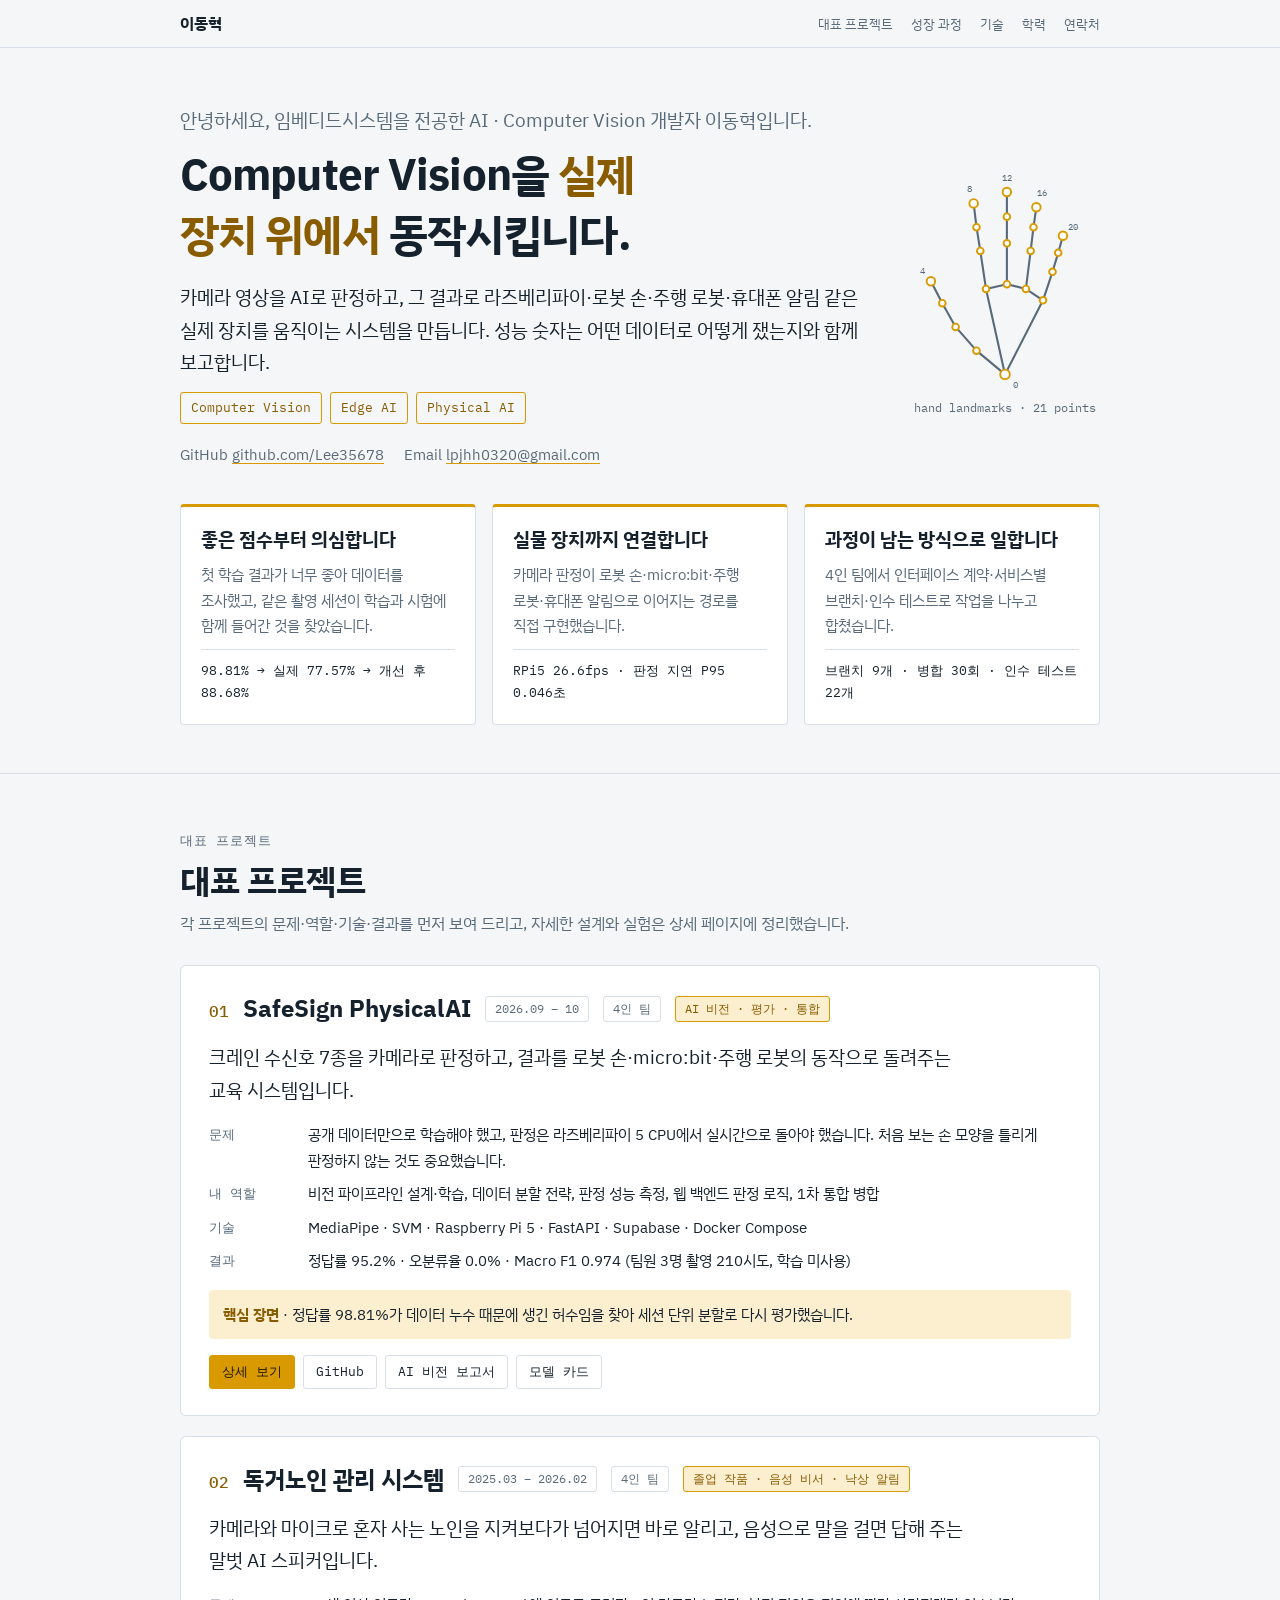
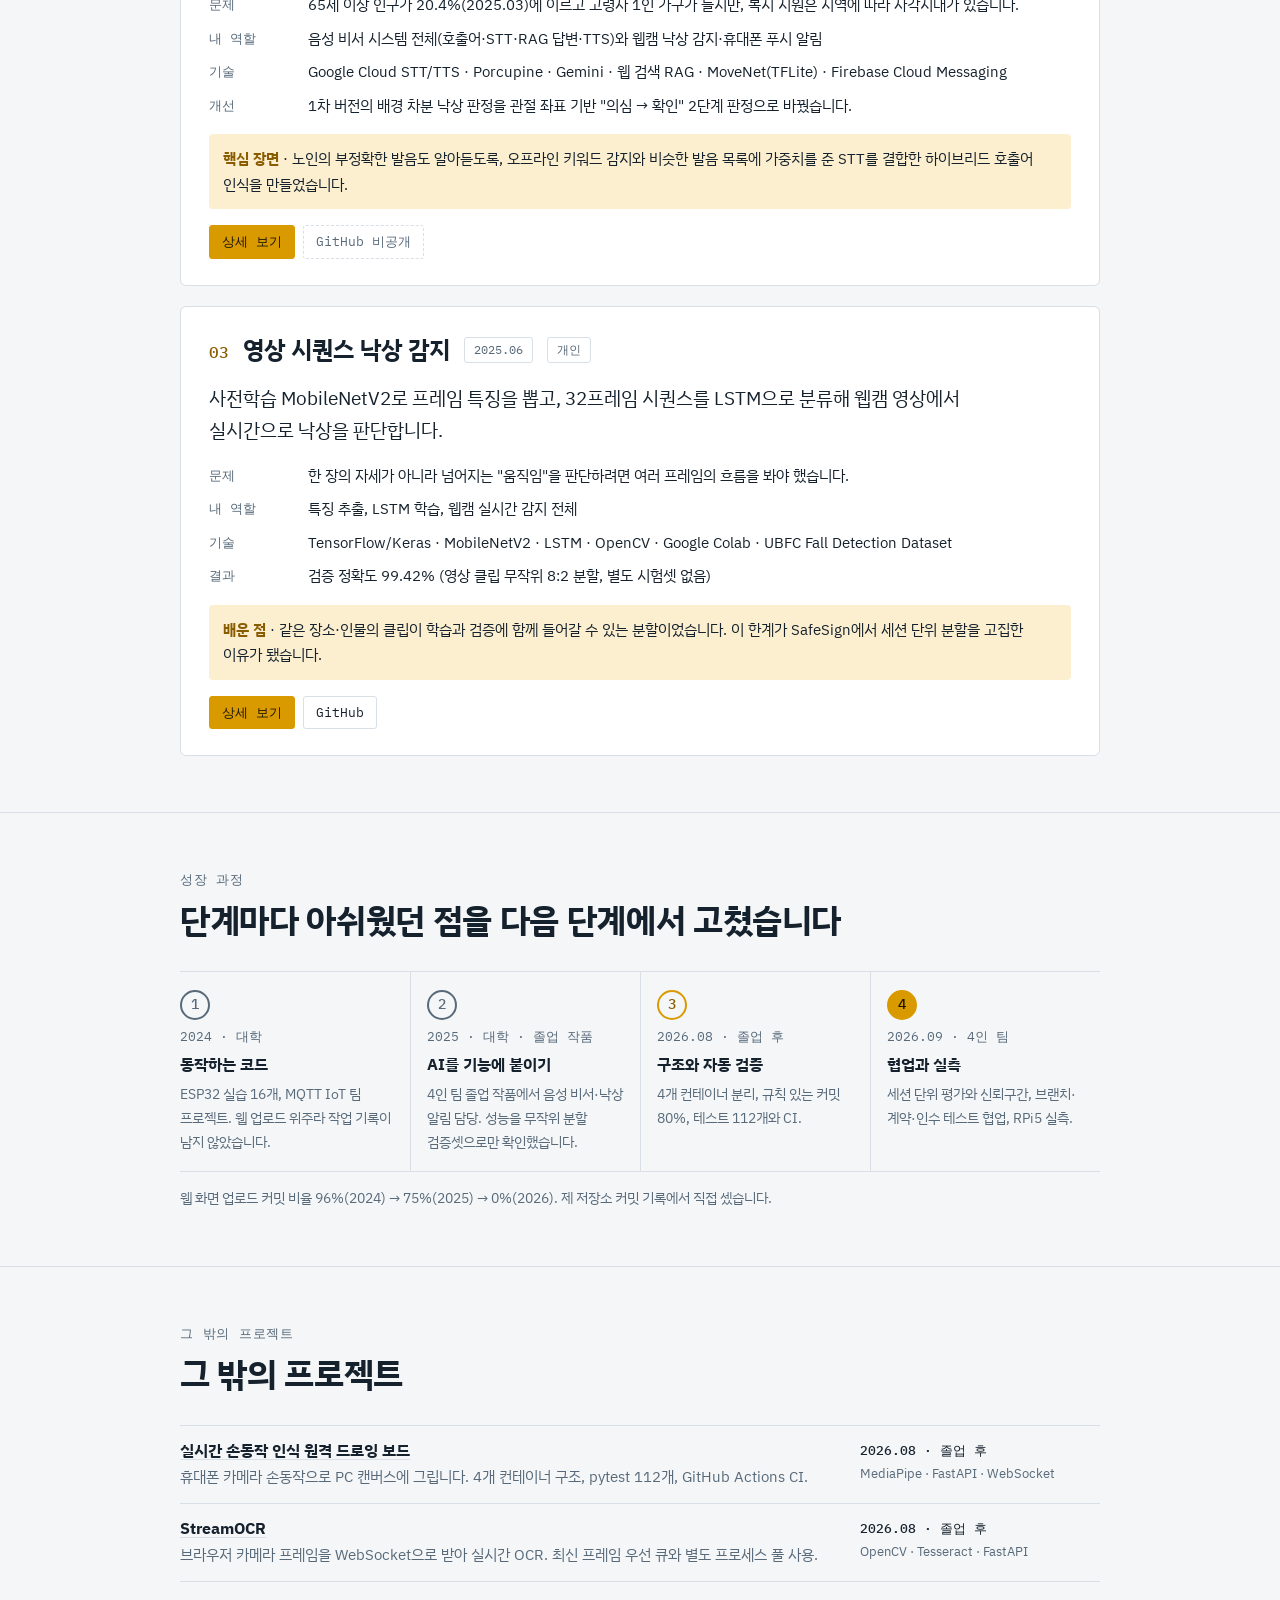
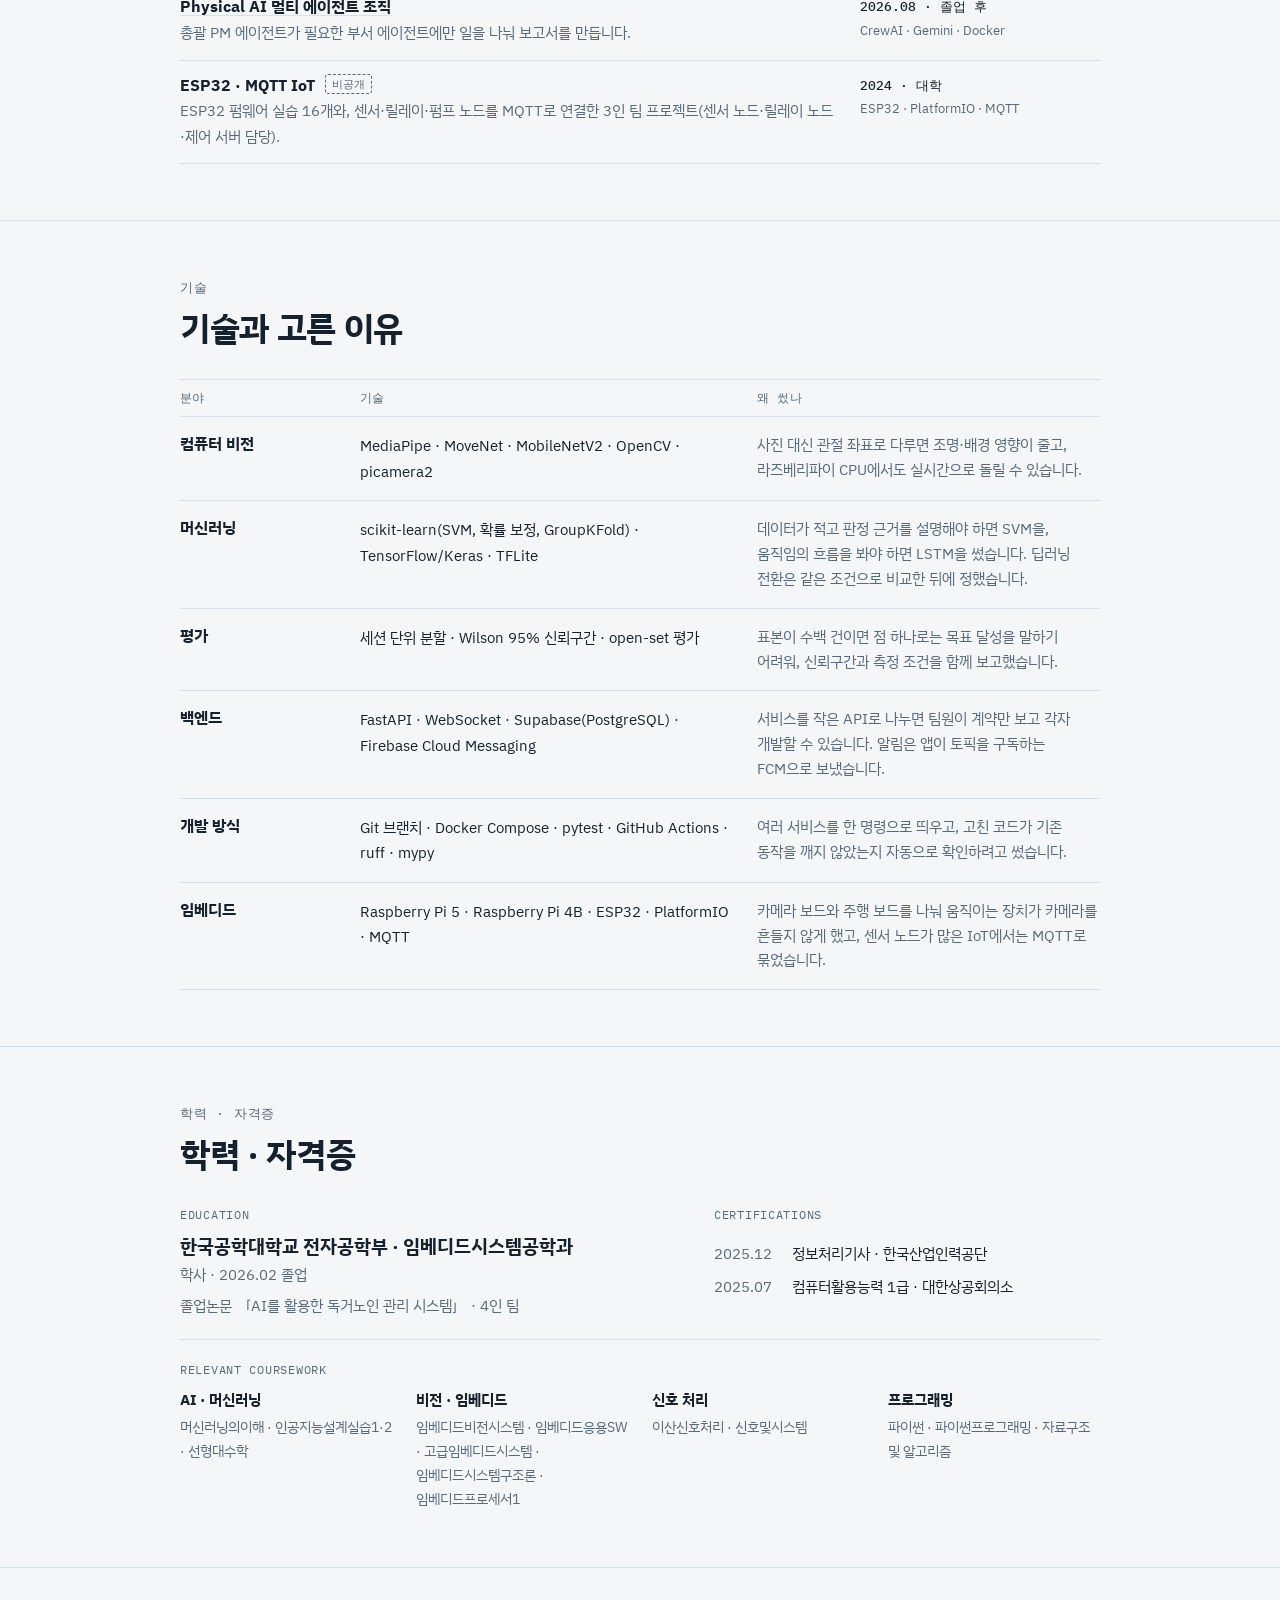
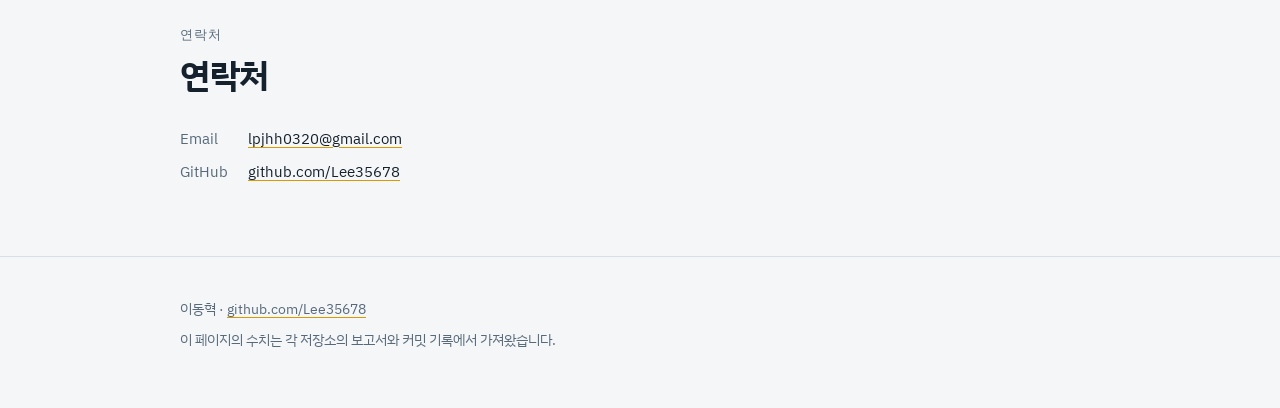
==== commit eae942c5: "docs: 학력·수강 과목·자격증·이메일 추가, 졸업 작품(독거노인 관리 시스템) 4인 팀·담당 범위 반영 Co-Authored-By: Claude Opus 5.5 <noreply" ====
--- a/index.html
+++ b/index.html
@@ -19,6 +19,7 @@
       <a href="#featured">대표 프로젝트</a>
       <a href="#path">성장 과정</a>
       <a href="#skills">기술</a>
+      <a href="#edu">학력</a>
       <a href="#contact">연락처</a>
     </nav>
   </div>
@@ -29,10 +30,11 @@
     <div class="hero">
       <div class="hero-top">
         <div>
-          <p class="hello">안녕하세요, AI · Computer Vision 개발자 이동혁입니다.</p>
+          <p class="hello">안녕하세요, 임베디드시스템을 전공한 AI · Computer Vision 개발자 이동혁입니다.</p>
           <h1>Computer Vision을 <em>실제 장치 위에서</em> 동작시킵니다.</h1>
           <p class="lead">카메라 영상을 AI로 판정하고, 그 결과로 라즈베리파이·로봇 손·주행 로봇·휴대폰 알림 같은 실제 장치를 움직이는 시스템을 만듭니다. 성능 숫자는 어떤 데이터로 어떻게 쟀는지와 함께 보고합니다.</p>
           <div class="tags"><span>Computer Vision</span><span>Edge AI</span><span>Physical AI</span></div>
+          <p class="contact"><span>GitHub <a href="https://github.com/Lee35678">github.com/Lee35678</a></span><span>Email <a href="mailto:lpjhh0320@gmail.com">lpjhh0320@gmail.com</a></span></p>
         </div>
         <figure class="hand" aria-label="MediaPipe 손 랜드마크 21개 구조도">
           <svg viewBox="0 0 200 250" role="img">
@@ -110,15 +112,15 @@
         </li>
 
         <li class="fp">
-          <div class="fp-head"><span class="fp-no">02</span><h3>AI 스피커 + 낙상 알림</h3><span class="chip">2025.03 – 06</span><span class="chip strong">졸업 작품</span></div>
-          <p class="one">웨이크워드로 부르는 한국어 음성 비서와, 웹캠으로 낙상을 감지해 휴대폰으로 알리는 기능을 한 프로그램에서 동시에 실행합니다.</p>
+          <div class="fp-head"><span class="fp-no">02</span><h3>독거노인 관리 시스템</h3><span class="chip">2025.03 – 2026.02</span><span class="chip">4인 팀</span><span class="chip strong">졸업 작품 · 음성 비서 · 낙상 알림</span></div>
+          <p class="one">카메라와 마이크로 혼자 사는 노인을 지켜보다가 넘어지면 바로 알리고, 음성으로 말을 걸면 답해 주는 말벗 AI 스피커입니다.</p>
           <dl>
-            <dt>문제</dt><dd>음성 인식·답변 생성·음성 출력과 영상 낙상 감지를 한 장치에서 함께 돌리고, 넘어진 순간을 바로 알려야 했습니다.</dd>
-            <dt>내 역할</dt><dd>음성 비서, 낙상 감지, 푸시 알림 모듈 구현</dd>
-            <dt>기술</dt><dd>Google Cloud STT/TTS · Gemini · 웹 검색 결합 답변 · MoveNet(TFLite) · Firebase Cloud Messaging · Android</dd>
-            <dt>개선</dt><dd>1차 버전의 배경 차분 + 가로세로 비율 판정을, MoveNet 관절 좌표로 "의심 → 확인" 2단계 판정으로 바꿨습니다.</dd>
-          </dl>
-          <p class="proof"><b>핵심 장면</b> · 한 번 크게 움직였다고 바로 알리지 않도록, 의심 뒤 4프레임 안에 몸이 수평이고 코가 엉덩이보다 아래일 때만 낙상으로 확정합니다.</p>
+            <dt>문제</dt><dd>65세 이상 인구가 20.4%(2025.03)에 이르고 고령자 1인 가구가 늘지만, 복지 지원은 지역에 따라 사각지대가 있습니다.</dd>
+            <dt>내 역할</dt><dd>음성 비서 시스템 전체(호출어·STT·RAG 답변·TTS)와 웹캠 낙상 감지·휴대폰 푸시 알림</dd>
+            <dt>기술</dt><dd>Google Cloud STT/TTS · Porcupine · Gemini · 웹 검색 RAG · MoveNet(TFLite) · Firebase Cloud Messaging</dd>
+            <dt>개선</dt><dd>1차 버전의 배경 차분 낙상 판정을 관절 좌표 기반 "의심 → 확인" 2단계 판정으로 바꿨습니다.</dd>
+          </dl>
+          <p class="proof"><b>핵심 장면</b> · 노인의 부정확한 발음도 알아듣도록, 오프라인 키워드 감지와 비슷한 발음 목록에 가중치를 준 STT를 결합한 하이브리드 호출어 인식을 만들었습니다.</p>
           <div class="linkrow">
             <a class="btn primary" href="projects/ai-speaker.html">상세 보기</a>
             <span class="btn off">GitHub 비공개</span>
@@ -152,7 +154,7 @@
       </div>
       <ol class="mini-path">
         <li class="mp"><span class="step-no">1</span><span class="when">2024 · 대학</span><h3>동작하는 코드</h3><p>ESP32 실습 16개, MQTT IoT 팀 프로젝트. 웹 업로드 위주라 작업 기록이 남지 않았습니다.</p></li>
-        <li class="mp"><span class="step-no">2</span><span class="when">2025 · 대학 · 졸업 작품</span><h3>AI를 기능에 붙이기</h3><p>음성 비서·낙상 감지. 성능을 무작위 분할 검증셋으로만 확인했습니다.</p></li>
+        <li class="mp"><span class="step-no">2</span><span class="when">2025 · 대학 · 졸업 작품</span><h3>AI를 기능에 붙이기</h3><p>4인 팀 졸업 작품에서 음성 비서·낙상 알림 담당. 성능을 무작위 분할 검증셋으로만 확인했습니다.</p></li>
         <li class="mp"><span class="step-no">3</span><span class="when">2026.08 · 졸업 후</span><h3>구조와 자동 검증</h3><p>4개 컨테이너 분리, 규칙 있는 커밋 80%, 테스트 112개와 CI.</p></li>
         <li class="mp"><span class="step-no">4</span><span class="when">2026.09 · 4인 팀</span><h3>협업과 실측</h3><p>세션 단위 평가와 신뢰구간, 브랜치·계약·인수 테스트 협업, RPi5 실측.</p></li>
       </ol>
@@ -193,6 +195,39 @@
     </div>
   </section>
 
+  <section id="edu">
+    <div class="wrap">
+      <div class="sec-head">
+        <span class="label">학력 · 자격증</span>
+        <h2>학력 · 자격증</h2>
+      </div>
+      <div class="edu">
+        <div class="edu-main">
+          <span class="role-k">EDUCATION</span>
+          <b>한국공학대학교 전자공학부 · 임베디드시스템공학과</b>
+          <p>학사 · 2026.02 졸업</p>
+          <p class="edu-thesis">졸업논문 「AI를 활용한 독거노인 관리 시스템」 · 4인 팀</p>
+        </div>
+        <div class="edu-cert">
+          <span class="role-k">CERTIFICATIONS</span>
+          <dl class="contact-list">
+            <dt>2025.12</dt><dd>정보처리기사 · 한국산업인력공단</dd>
+            <dt>2025.07</dt><dd>컴퓨터활용능력 1급 · 대한상공회의소</dd>
+          </dl>
+        </div>
+      </div>
+      <div class="courses" aria-label="관련 수강 과목">
+        <span class="role-k">RELEVANT COURSEWORK</span>
+        <div class="course-grid">
+          <div><b>AI · 머신러닝</b><p>머신러닝의이해 · 인공지능설계실습1·2 · 선형대수학</p></div>
+          <div><b>비전 · 임베디드</b><p>임베디드비전시스템 · 임베디드응용SW · 고급임베디드시스템 · 임베디드시스템구조론 · 임베디드프로세서1</p></div>
+          <div><b>신호 처리</b><p>이산신호처리 · 신호및시스템</p></div>
+          <div><b>프로그래밍</b><p>파이썬 · 파이썬프로그래밍 · 자료구조 및 알고리즘</p></div>
+        </div>
+      </div>
+    </div>
+  </section>
+
   <section id="contact">
     <div class="wrap">
       <div class="sec-head">
@@ -200,6 +235,7 @@
         <h2>연락처</h2>
       </div>
       <dl class="contact-list">
+        <dt>Email</dt><dd><a href="mailto:lpjhh0320@gmail.com">lpjhh0320@gmail.com</a></dd>
         <dt>GitHub</dt><dd><a href="https://github.com/Lee35678">github.com/Lee35678</a></dd>
       </dl>
     </div>
--- a/assets/style.css
+++ b/assets/style.css
@@ -410,3 +410,20 @@
   .page-head h1 { font-size: 2rem; }
   .flow-line .k { width: 100%; }
 }
+
+/* 학력 · 자격증 */
+.edu { display: grid; grid-template-columns: minmax(0, 1.3fr) minmax(0, 1fr); gap: 20px 32px; padding-bottom: 20px; border-bottom: 1px solid var(--line); }
+.edu > div { min-width: 0; }
+.edu-main b { font-size: var(--step-1); display: block; }
+.edu-main p { color: var(--muted); font-size: 0.9375rem; }
+.edu-thesis { margin-top: 6px; }
+.courses { margin-top: 20px; }
+.course-grid { display: grid; grid-template-columns: repeat(4, minmax(0, 1fr)); gap: 14px 24px; margin-top: 6px; }
+.course-grid > div { min-width: 0; }
+.course-grid b { font-size: 0.9375rem; }
+.course-grid p { font-size: 0.875rem; color: var(--muted); margin-top: 2px; }
+@media (max-width: 820px) {
+  .edu { grid-template-columns: minmax(0, 1fr); }
+  .course-grid { grid-template-columns: repeat(2, minmax(0, 1fr)); }
+}
+@media (max-width: 520px) { .course-grid { grid-template-columns: minmax(0, 1fr); } }
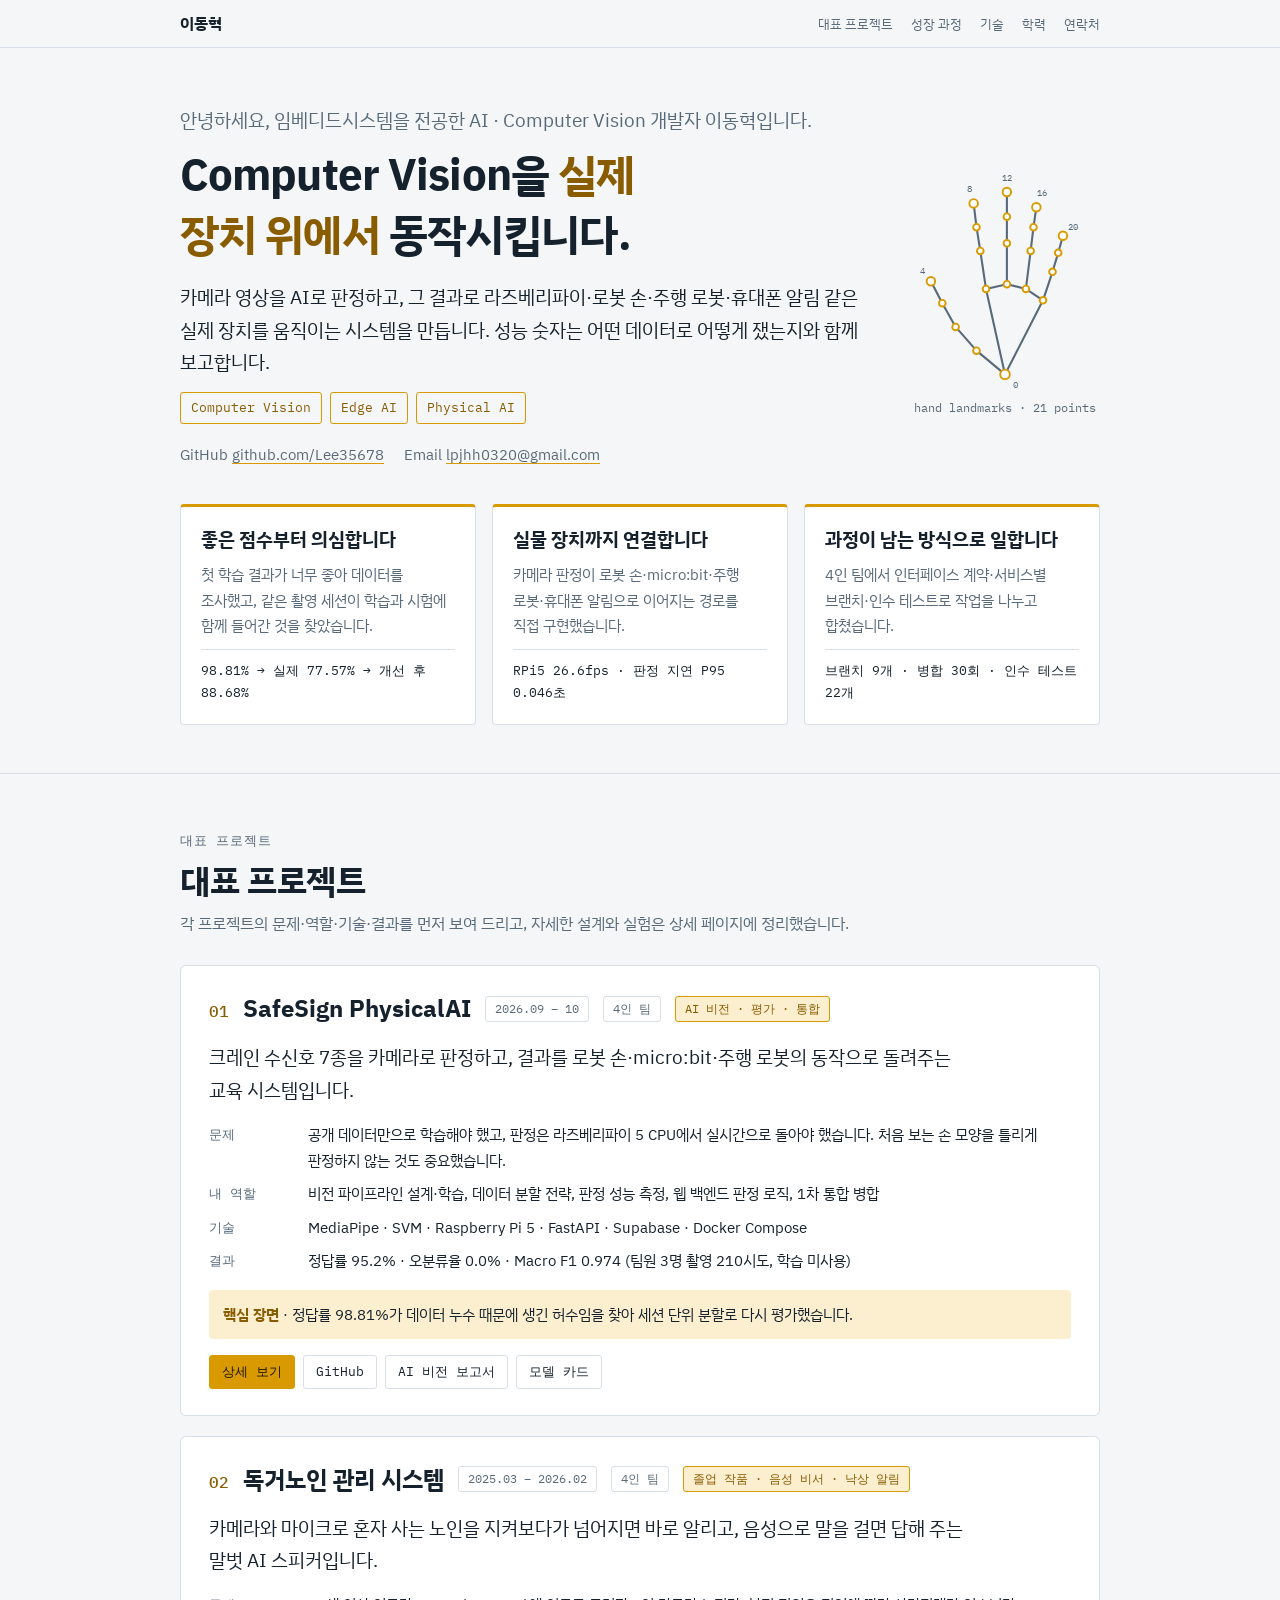
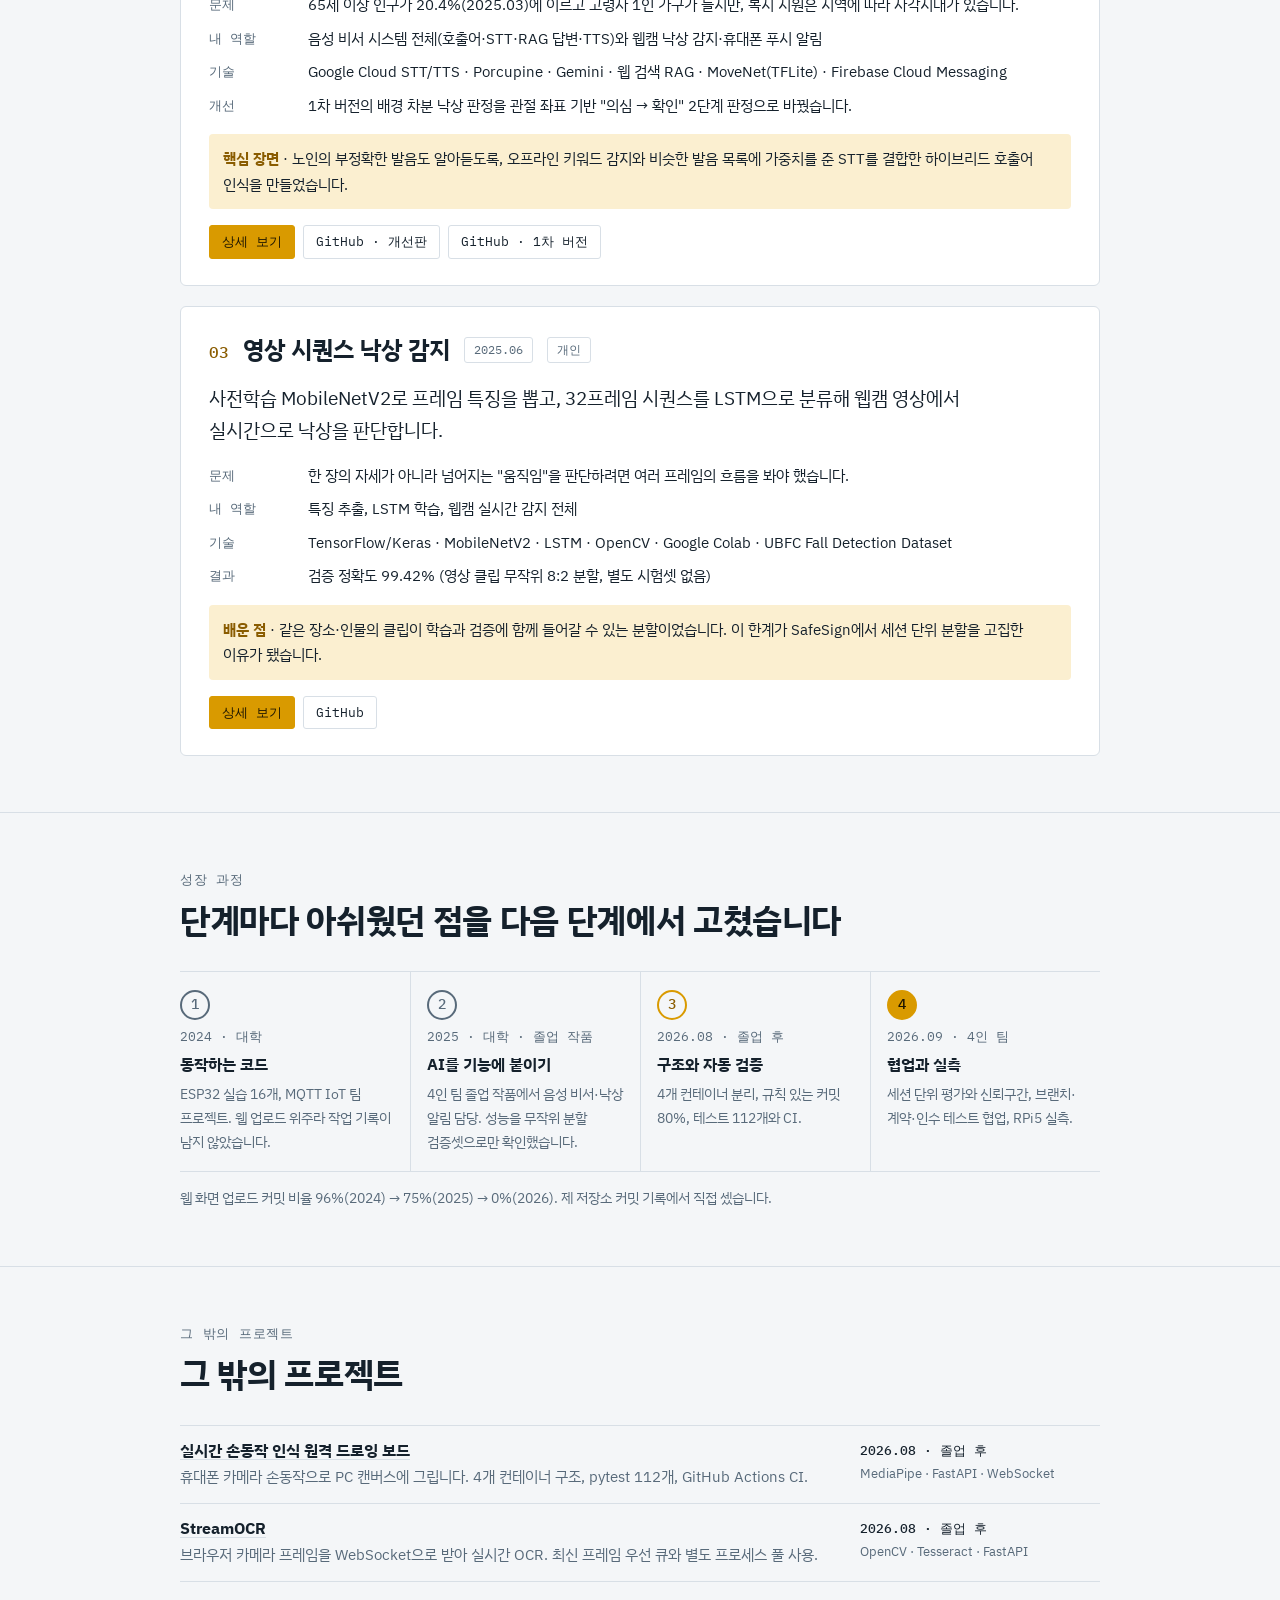
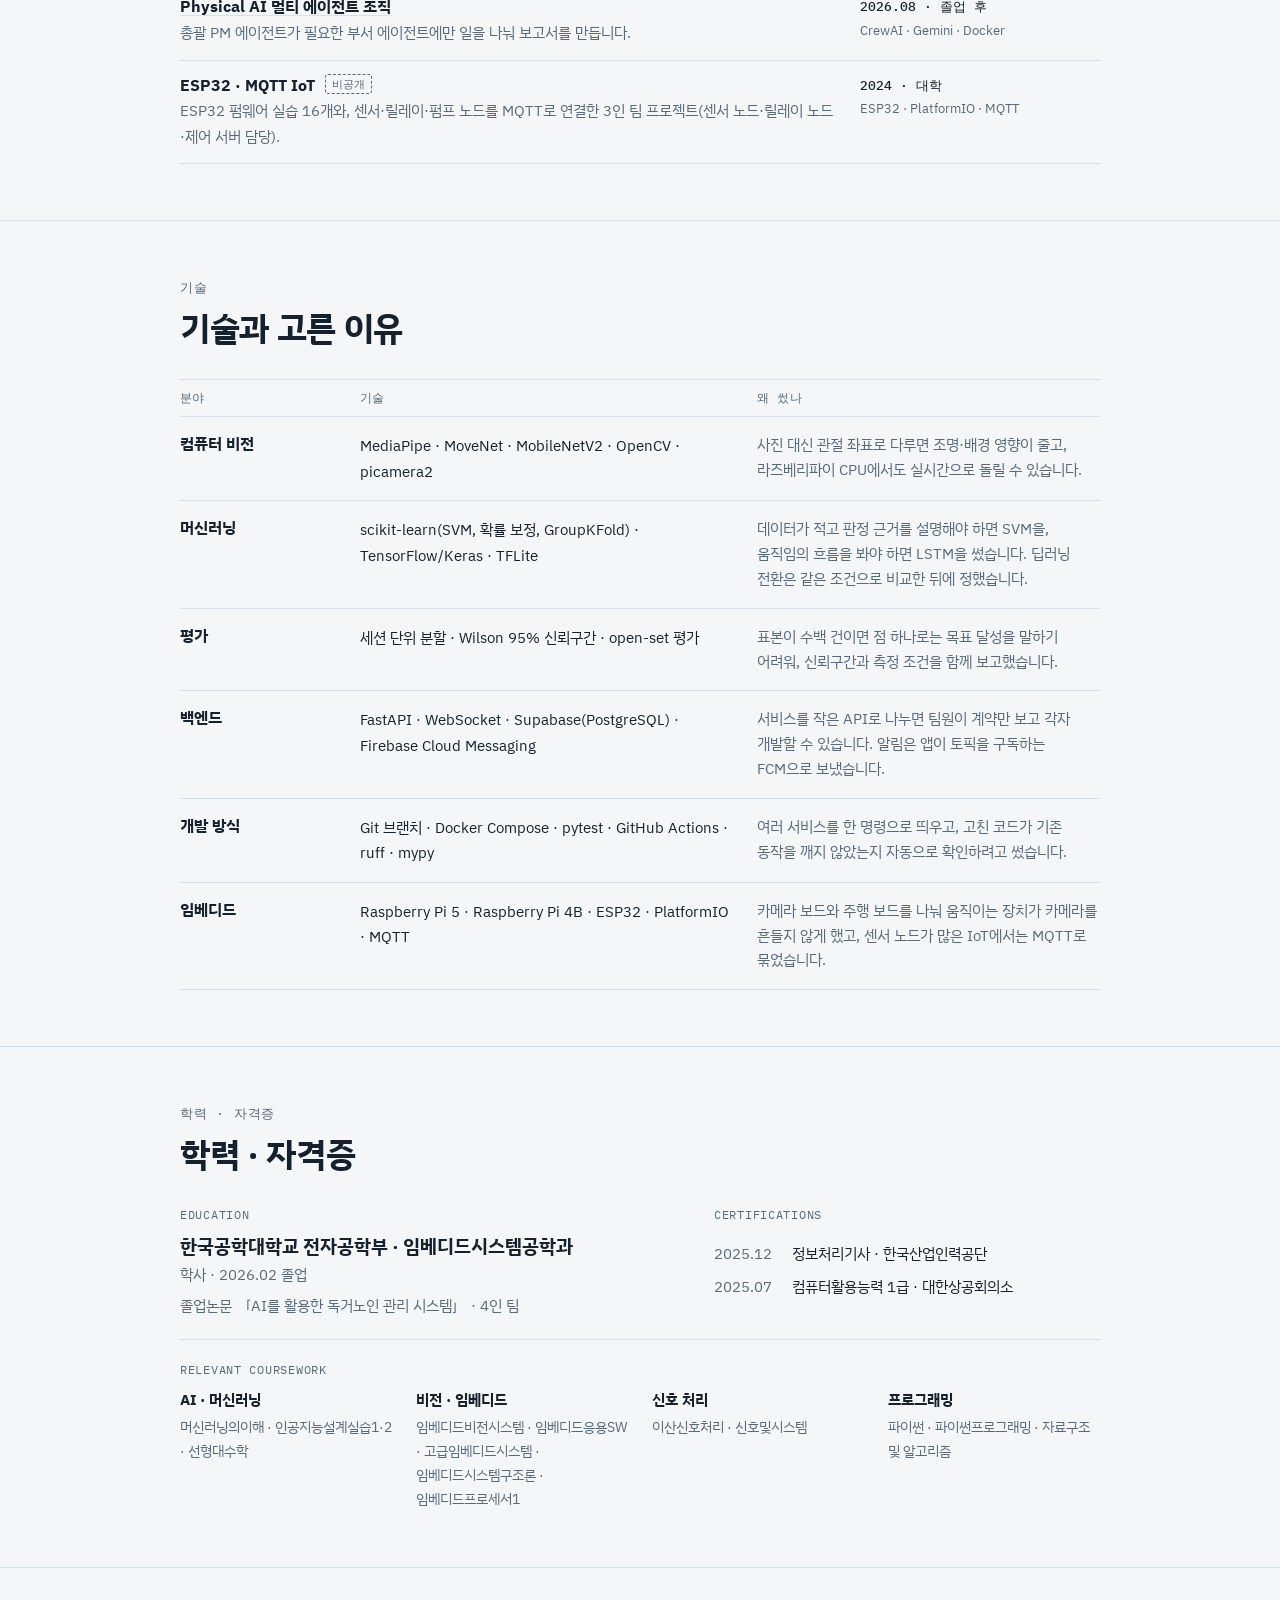
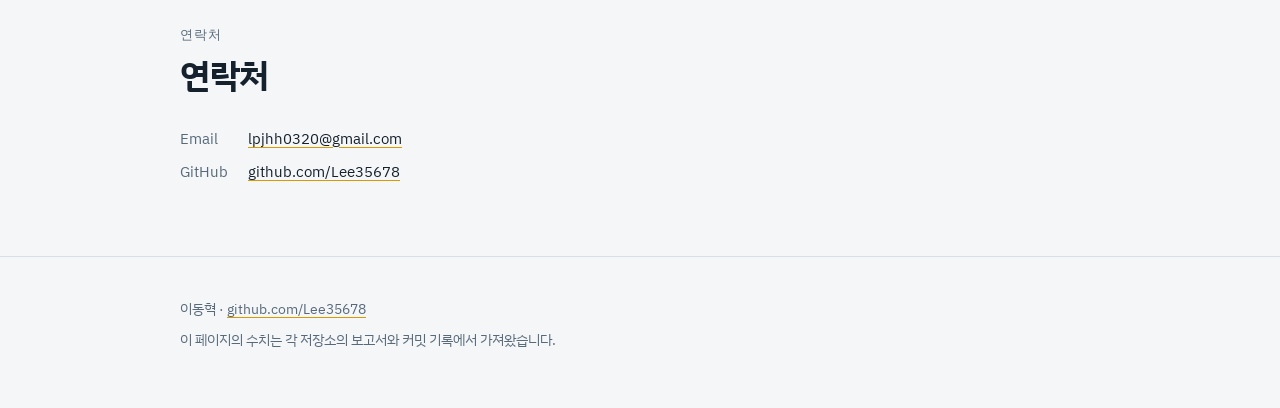
==== commit cd8cf125: "docs: 독거노인 관리 시스템 GitHub 저장소 링크 추가(공개 전환) Co-Authored-By: Claude Opus 5.5 <noreply@anthropic.com>" ====
--- a/index.html
+++ b/index.html
@@ -123,7 +123,8 @@
           <p class="proof"><b>핵심 장면</b> · 노인의 부정확한 발음도 알아듣도록, 오프라인 키워드 감지와 비슷한 발음 목록에 가중치를 준 STT를 결합한 하이브리드 호출어 인식을 만들었습니다.</p>
           <div class="linkrow">
             <a class="btn primary" href="projects/ai-speaker.html">상세 보기</a>
-            <span class="btn off">GitHub 비공개</span>
+            <a class="btn" href="https://github.com/Lee35678/AI_Speaker_new">GitHub · 개선판</a>
+            <a class="btn" href="https://github.com/Lee35678/AI_Speaker">GitHub · 1차 버전</a>
           </div>
         </li>
 
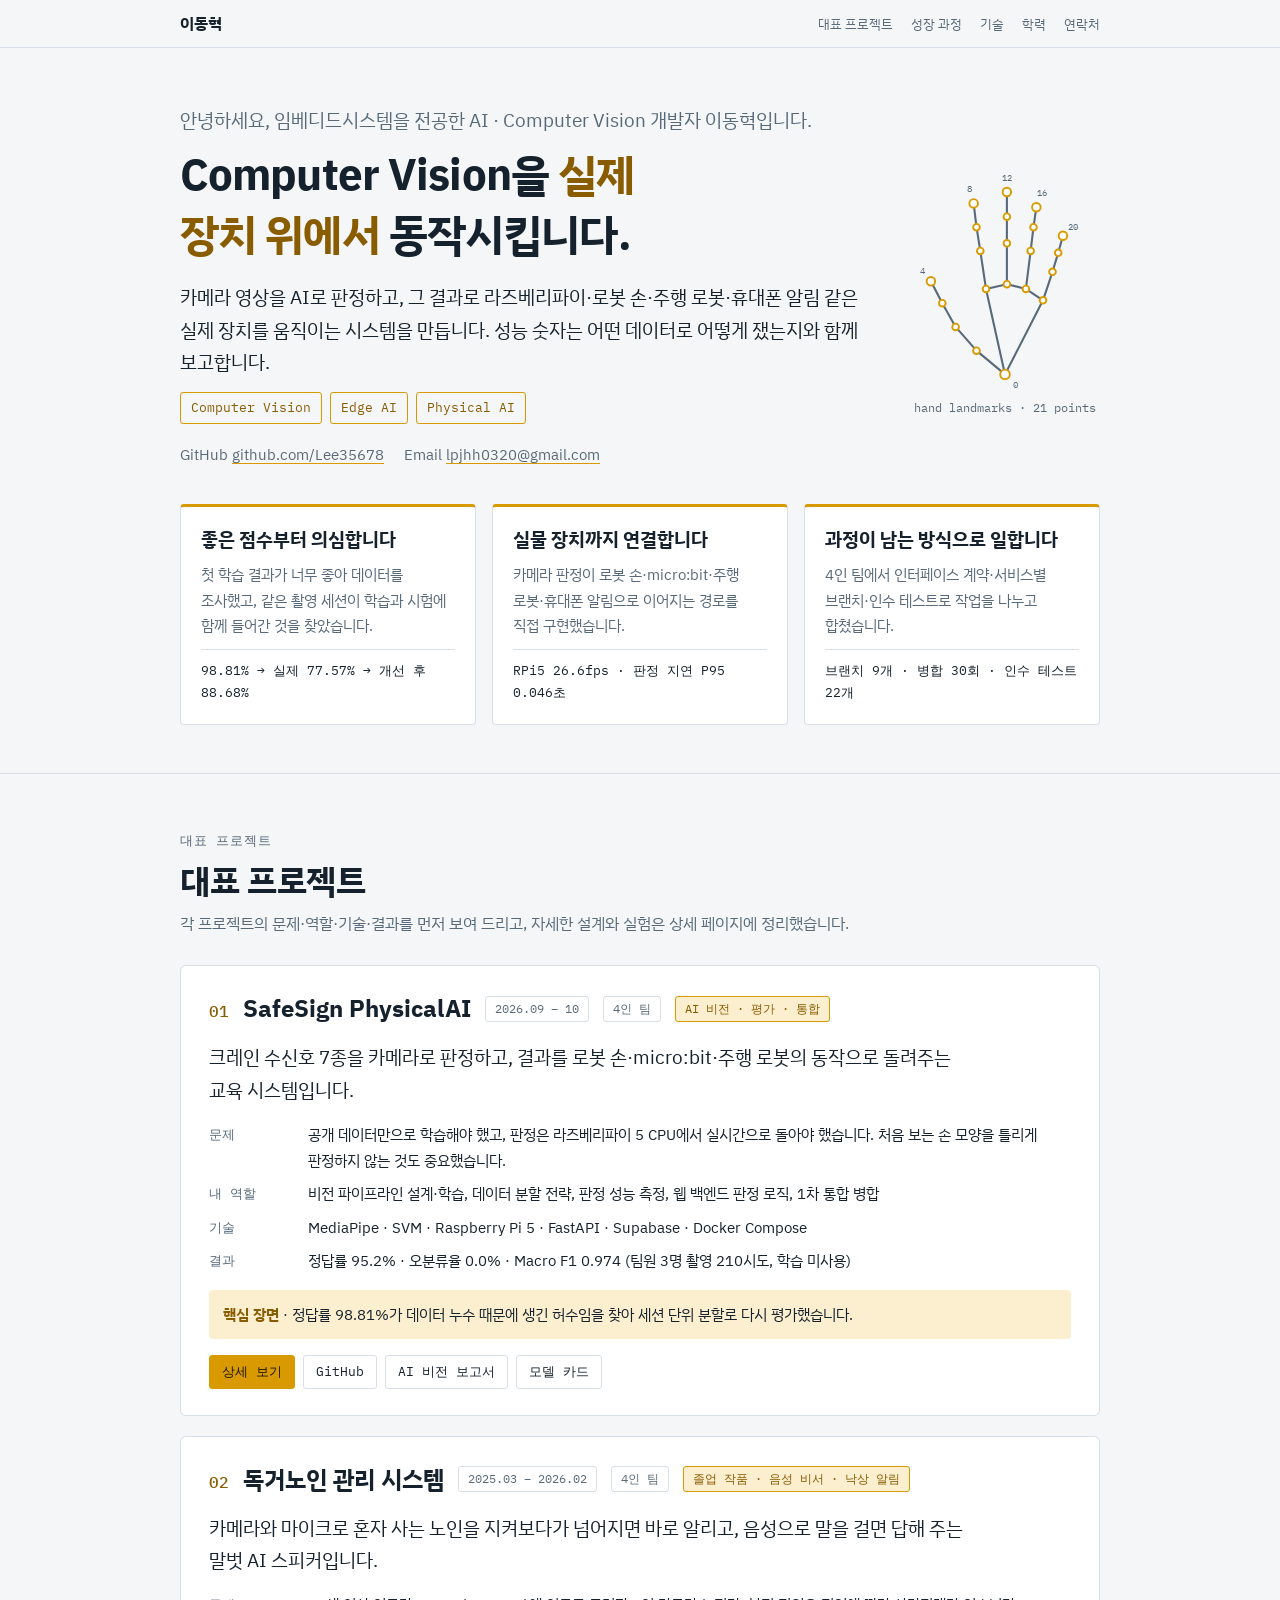
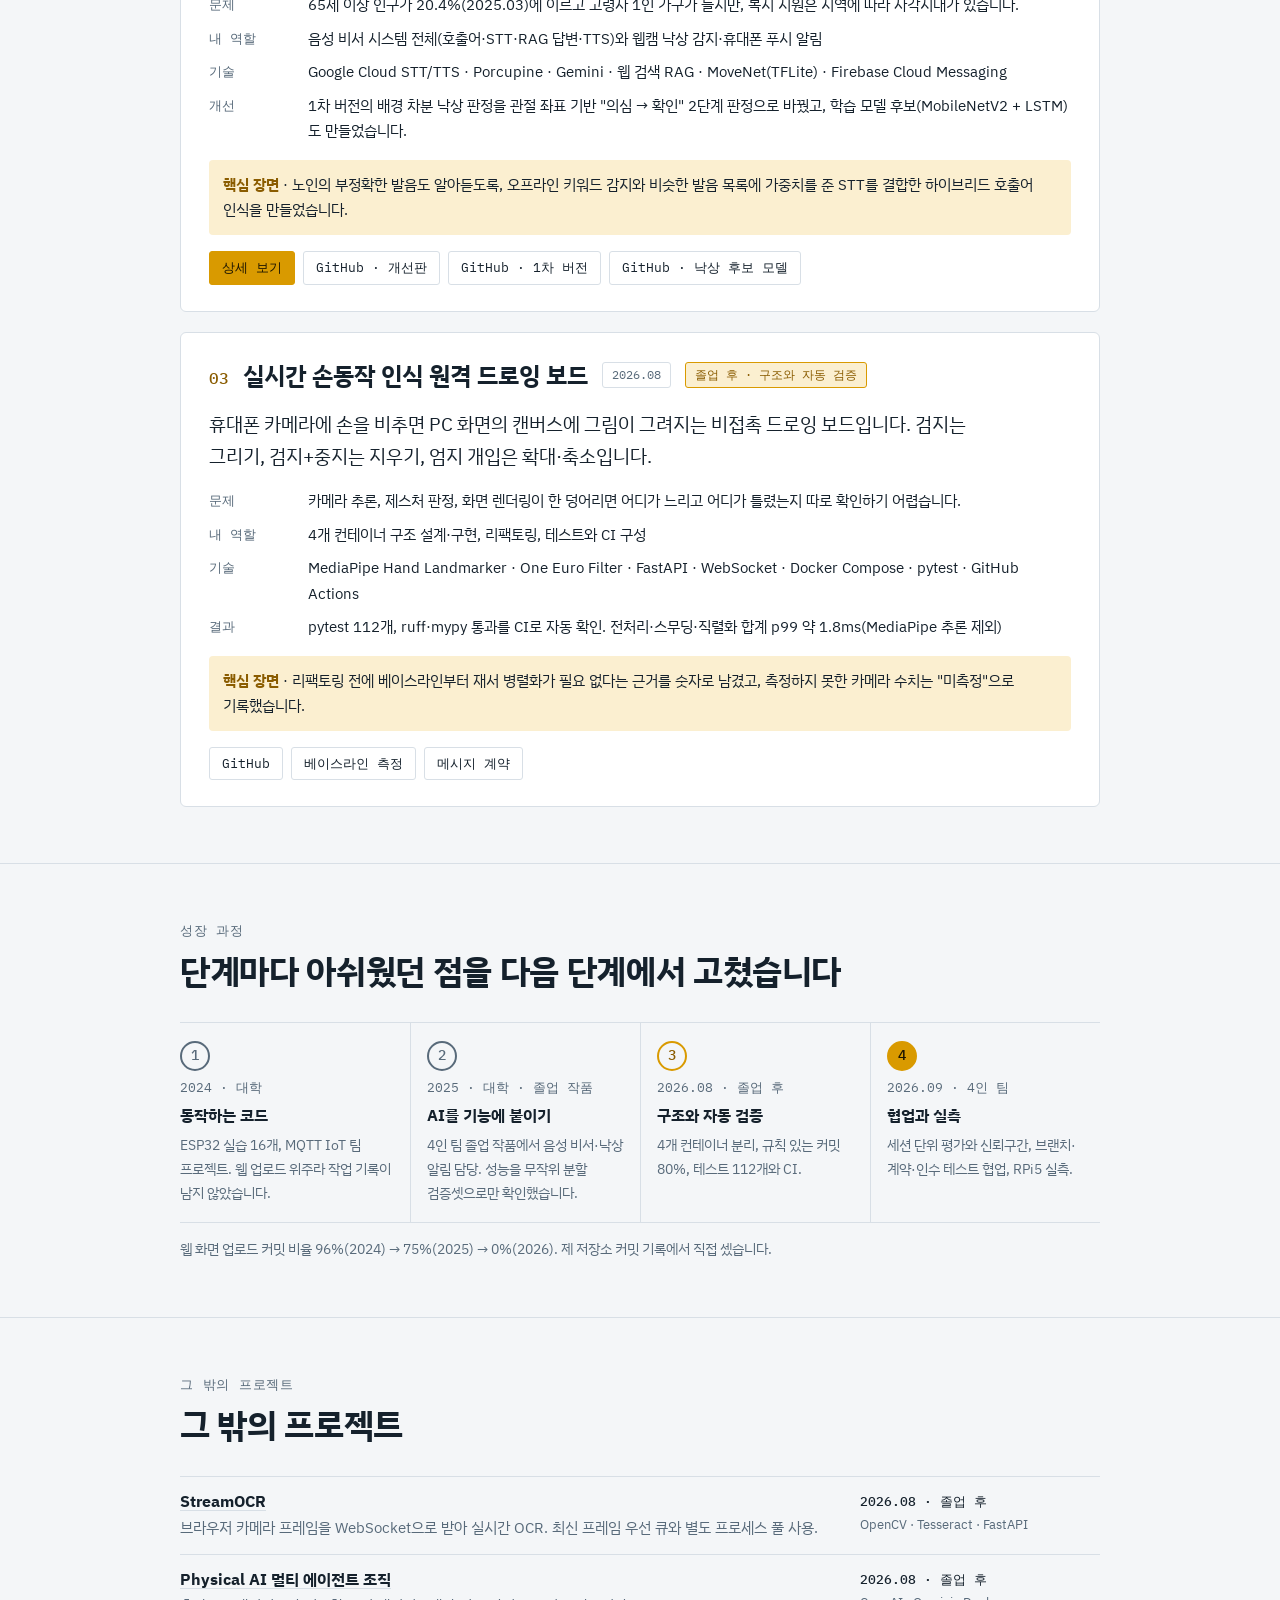
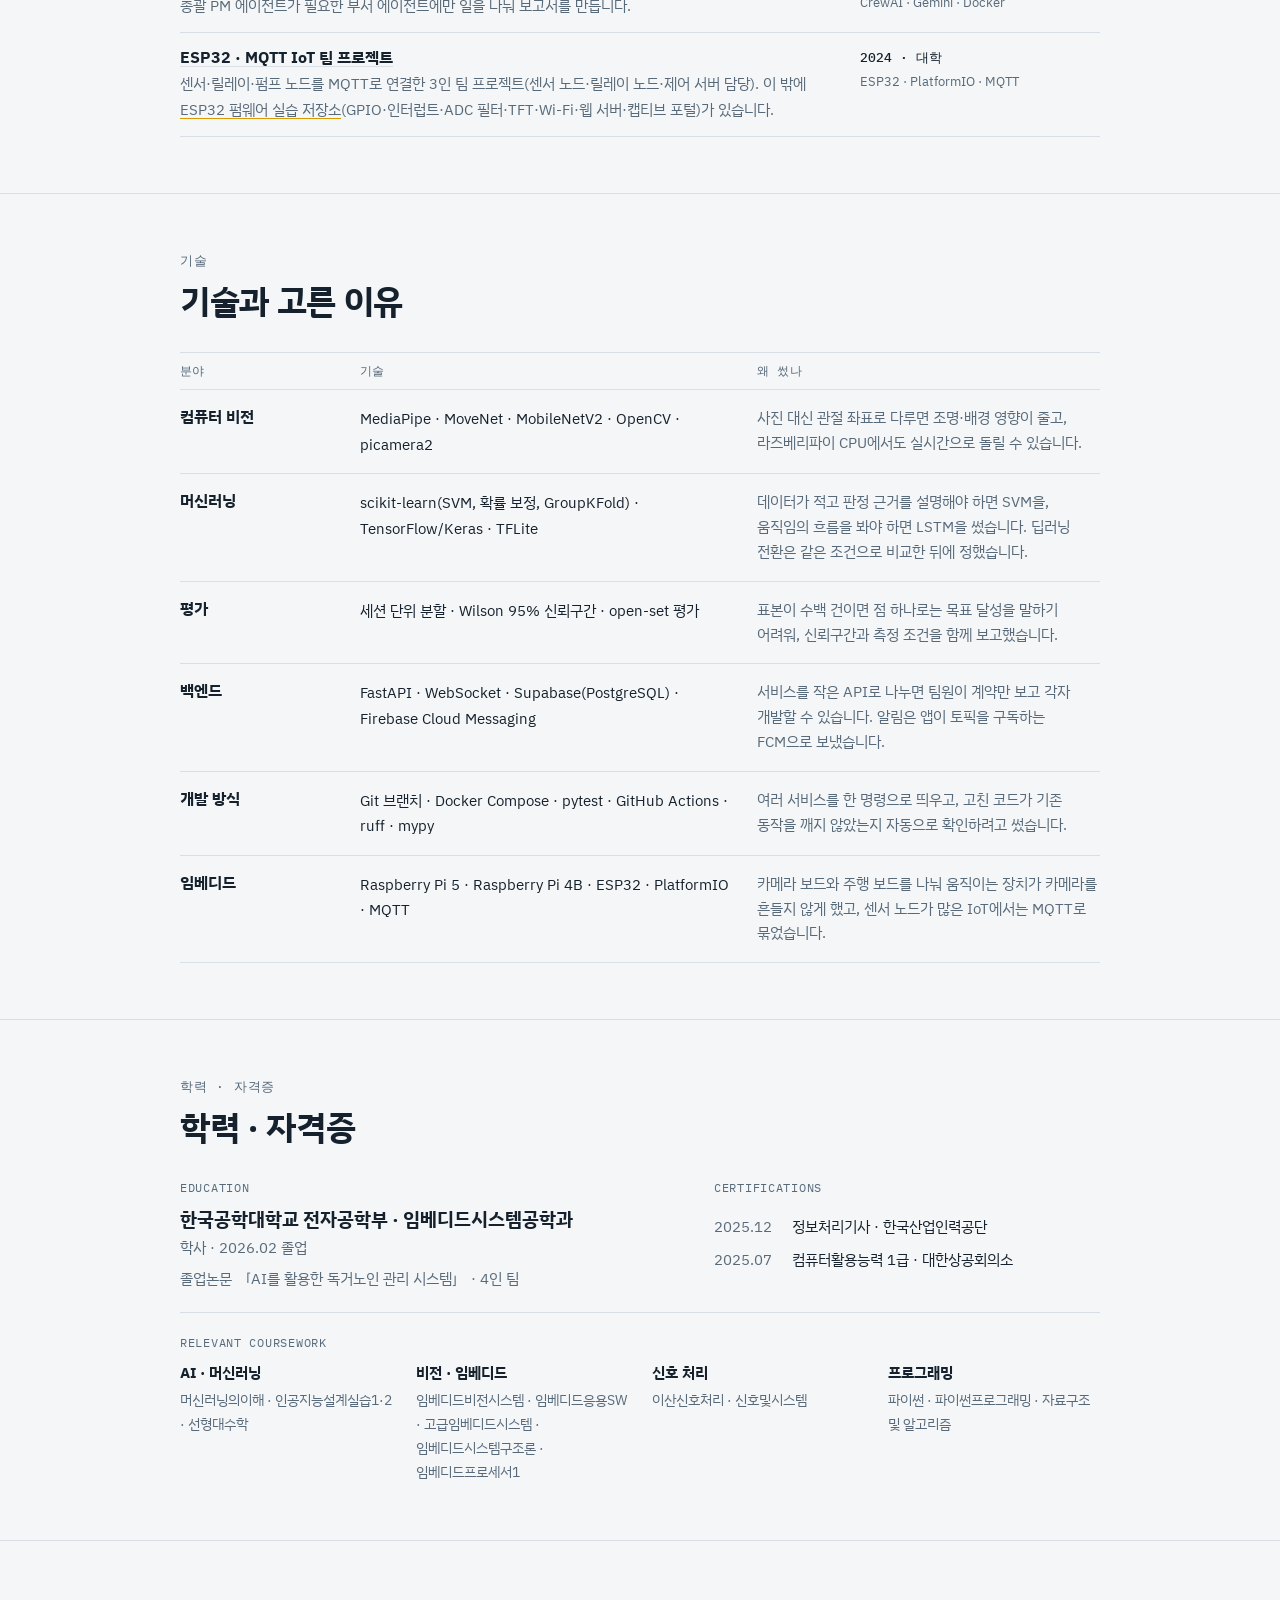
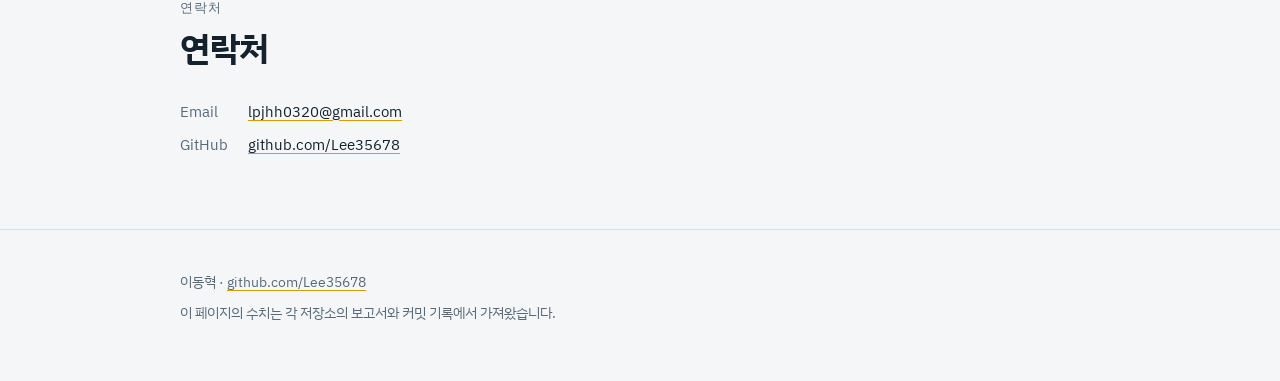
==== commit 381cdda5: "docs: 낙상 감지 저장소를 졸업 작품 후보 모델로 재정리, 대표 프로젝트 03을 손동작 드로잉 보드로 교체, 공개 repo 링크 반영 Co-Authored-By: Claude " ====
--- a/index.html
+++ b/index.html
@@ -118,29 +118,31 @@
             <dt>문제</dt><dd>65세 이상 인구가 20.4%(2025.03)에 이르고 고령자 1인 가구가 늘지만, 복지 지원은 지역에 따라 사각지대가 있습니다.</dd>
             <dt>내 역할</dt><dd>음성 비서 시스템 전체(호출어·STT·RAG 답변·TTS)와 웹캠 낙상 감지·휴대폰 푸시 알림</dd>
             <dt>기술</dt><dd>Google Cloud STT/TTS · Porcupine · Gemini · 웹 검색 RAG · MoveNet(TFLite) · Firebase Cloud Messaging</dd>
-            <dt>개선</dt><dd>1차 버전의 배경 차분 낙상 판정을 관절 좌표 기반 "의심 → 확인" 2단계 판정으로 바꿨습니다.</dd>
+            <dt>개선</dt><dd>1차 버전의 배경 차분 낙상 판정을 관절 좌표 기반 "의심 → 확인" 2단계 판정으로 바꿨고, 학습 모델 후보(MobileNetV2 + LSTM)도 만들었습니다.</dd>
           </dl>
           <p class="proof"><b>핵심 장면</b> · 노인의 부정확한 발음도 알아듣도록, 오프라인 키워드 감지와 비슷한 발음 목록에 가중치를 준 STT를 결합한 하이브리드 호출어 인식을 만들었습니다.</p>
           <div class="linkrow">
             <a class="btn primary" href="projects/ai-speaker.html">상세 보기</a>
             <a class="btn" href="https://github.com/Lee35678/AI_Speaker_new">GitHub · 개선판</a>
             <a class="btn" href="https://github.com/Lee35678/AI_Speaker">GitHub · 1차 버전</a>
+            <a class="btn" href="https://github.com/Lee35678/Fall_Detection">GitHub · 낙상 후보 모델</a>
           </div>
         </li>
 
         <li class="fp">
-          <div class="fp-head"><span class="fp-no">03</span><h3>영상 시퀀스 낙상 감지</h3><span class="chip">2025.06</span><span class="chip">개인</span></div>
-          <p class="one">사전학습 MobileNetV2로 프레임 특징을 뽑고, 32프레임 시퀀스를 LSTM으로 분류해 웹캠 영상에서 실시간으로 낙상을 판단합니다.</p>
+          <div class="fp-head"><span class="fp-no">03</span><h3>실시간 손동작 인식 원격 드로잉 보드</h3><span class="chip">2026.08</span><span class="chip strong">졸업 후 · 구조와 자동 검증</span></div>
+          <p class="one">휴대폰 카메라에 손을 비추면 PC 화면의 캔버스에 그림이 그려지는 비접촉 드로잉 보드입니다. 검지는 그리기, 검지+중지는 지우기, 엄지 개입은 확대·축소입니다.</p>
           <dl>
-            <dt>문제</dt><dd>한 장의 자세가 아니라 넘어지는 "움직임"을 판단하려면 여러 프레임의 흐름을 봐야 했습니다.</dd>
-            <dt>내 역할</dt><dd>특징 추출, LSTM 학습, 웹캠 실시간 감지 전체</dd>
-            <dt>기술</dt><dd>TensorFlow/Keras · MobileNetV2 · LSTM · OpenCV · Google Colab · UBFC Fall Detection Dataset</dd>
-            <dt>결과</dt><dd>검증 정확도 99.42% (영상 클립 무작위 8:2 분할, 별도 시험셋 없음)</dd>
-          </dl>
-          <p class="proof"><b>배운 점</b> · 같은 장소·인물의 클립이 학습과 검증에 함께 들어갈 수 있는 분할이었습니다. 이 한계가 SafeSign에서 세션 단위 분할을 고집한 이유가 됐습니다.</p>
+            <dt>문제</dt><dd>카메라 추론, 제스처 판정, 화면 렌더링이 한 덩어리면 어디가 느리고 어디가 틀렸는지 따로 확인하기 어렵습니다.</dd>
+            <dt>내 역할</dt><dd>4개 컨테이너 구조 설계·구현, 리팩토링, 테스트와 CI 구성</dd>
+            <dt>기술</dt><dd>MediaPipe Hand Landmarker · One Euro Filter · FastAPI · WebSocket · Docker Compose · pytest · GitHub Actions</dd>
+            <dt>결과</dt><dd>pytest 112개, ruff·mypy 통과를 CI로 자동 확인. 전처리·스무딩·직렬화 합계 p99 약 1.8ms(MediaPipe 추론 제외)</dd>
+          </dl>
+          <p class="proof"><b>핵심 장면</b> · 리팩토링 전에 베이스라인부터 재서 병렬화가 필요 없다는 근거를 숫자로 남겼고, 측정하지 못한 카메라 수치는 "미측정"으로 기록했습니다.</p>
           <div class="linkrow">
-            <a class="btn primary" href="projects/fall-detection.html">상세 보기</a>
-            <a class="btn" href="https://github.com/Lee35678/Fall_Detection">GitHub</a>
+            <a class="btn" href="https://github.com/Lee35678/Real-time-Hand-Gesture-Recognition-Remote-Drawing-Board">GitHub</a>
+            <a class="btn" href="https://github.com/Lee35678/Real-time-Hand-Gesture-Recognition-Remote-Drawing-Board/blob/main/docs/00_baseline_metrics.md">베이스라인 측정</a>
+            <a class="btn" href="https://github.com/Lee35678/Real-time-Hand-Gesture-Recognition-Remote-Drawing-Board/blob/main/docs/contract.md">메시지 계약</a>
           </div>
         </li>
       </ol>
@@ -170,10 +172,9 @@
         <h2>그 밖의 프로젝트</h2>
       </div>
       <div class="others">
-        <div class="orow"><div><h3><a href="https://github.com/Lee35678/Real-time-Hand-Gesture-Recognition-Remote-Drawing-Board">실시간 손동작 인식 원격 드로잉 보드</a></h3><p>휴대폰 카메라 손동작으로 PC 캔버스에 그립니다. 4개 컨테이너 구조, pytest 112개, GitHub Actions CI.</p></div><aside><b>2026.08 · 졸업 후</b>MediaPipe · FastAPI · WebSocket</aside></div>
         <div class="orow"><div><h3><a href="https://github.com/Lee35678/Real-time-OCR-based-text-extraction">StreamOCR</a></h3><p>브라우저 카메라 프레임을 WebSocket으로 받아 실시간 OCR. 최신 프레임 우선 큐와 별도 프로세스 풀 사용.</p></div><aside><b>2026.08 · 졸업 후</b>OpenCV · Tesseract · FastAPI</aside></div>
         <div class="orow"><div><h3><a href="https://github.com/Lee35678/AI_Agent">Physical AI 멀티 에이전트 조직</a></h3><p>총괄 PM 에이전트가 필요한 부서 에이전트에만 일을 나눠 보고서를 만듭니다.</p></div><aside><b>2026.08 · 졸업 후</b>CrewAI · Gemini · Docker</aside></div>
-        <div class="orow"><div><h3>ESP32 · MQTT IoT <span class="priv">비공개</span></h3><p>ESP32 펌웨어 실습 16개와, 센서·릴레이·펌프 노드를 MQTT로 연결한 3인 팀 프로젝트(센서 노드·릴레이 노드·제어 서버 담당).</p></div><aside><b>2024 · 대학</b>ESP32 · PlatformIO · MQTT</aside></div>
+        <div class="orow"><div><h3><a href="https://github.com/Lee35678/iot_TeamProject">ESP32 · MQTT IoT 팀 프로젝트</a></h3><p>센서·릴레이·펌프 노드를 MQTT로 연결한 3인 팀 프로젝트(센서 노드·릴레이 노드·제어 서버 담당). 이 밖에 <a href="https://github.com/Lee35678?tab=repositories&amp;q=&amp;language=c%2B%2B">ESP32 펌웨어 실습 저장소</a>(GPIO·인터럽트·ADC 필터·TFT·Wi-Fi·웹 서버·캡티브 포털)가 있습니다.</p></div><aside><b>2024 · 대학</b>ESP32 · PlatformIO · MQTT</aside></div>
       </div>
     </div>
   </section>
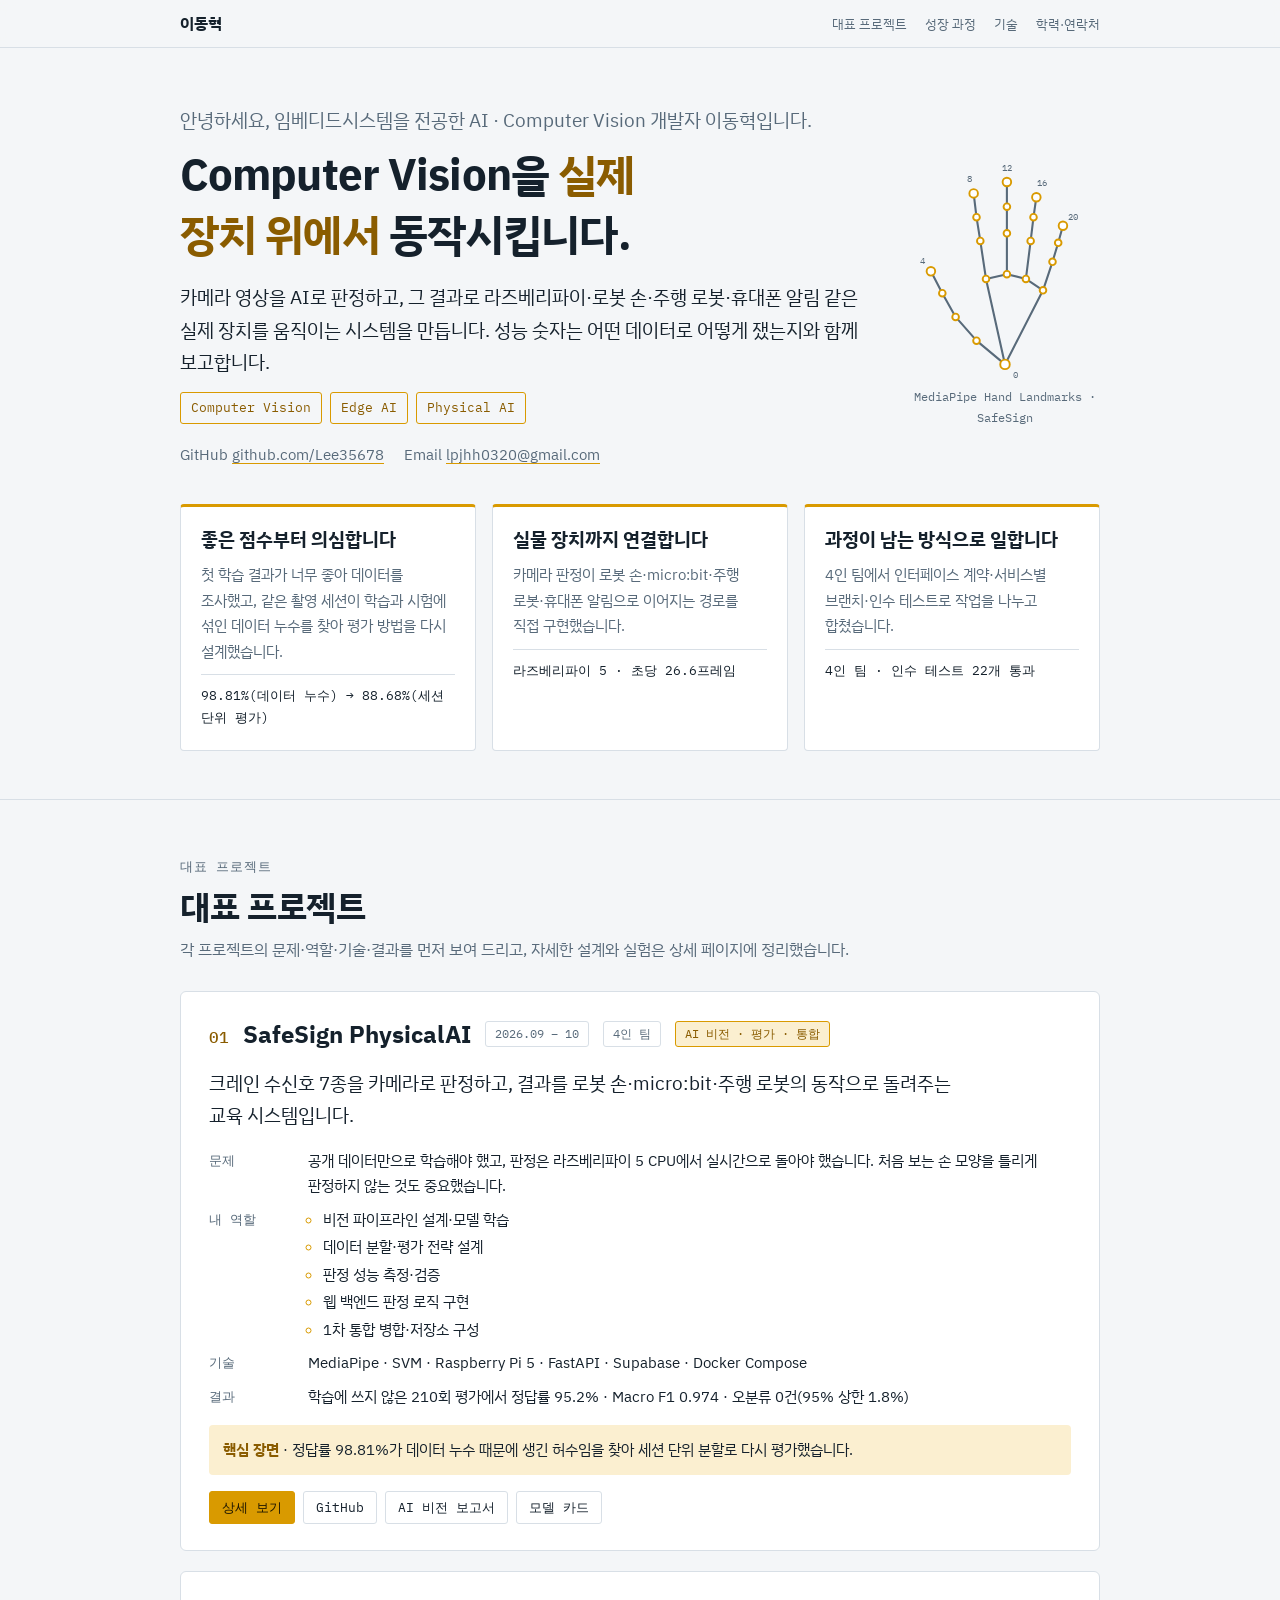
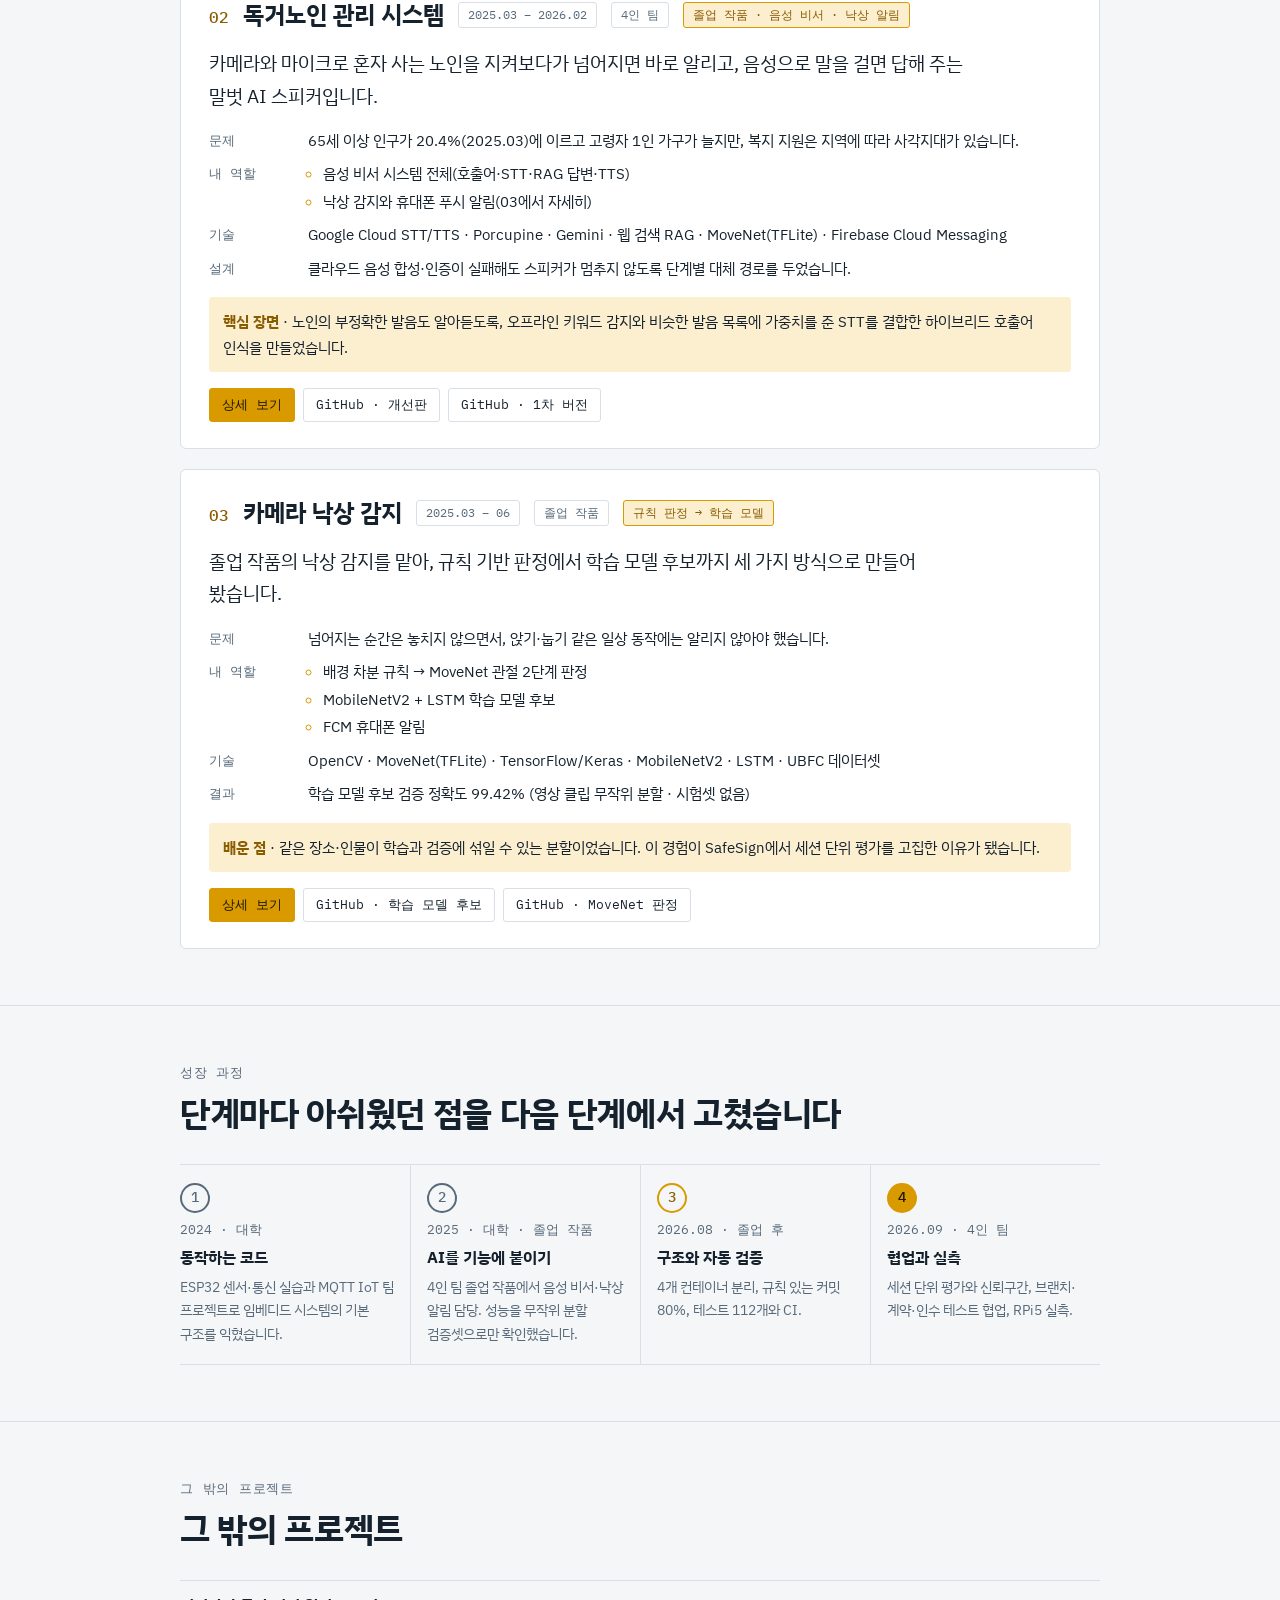
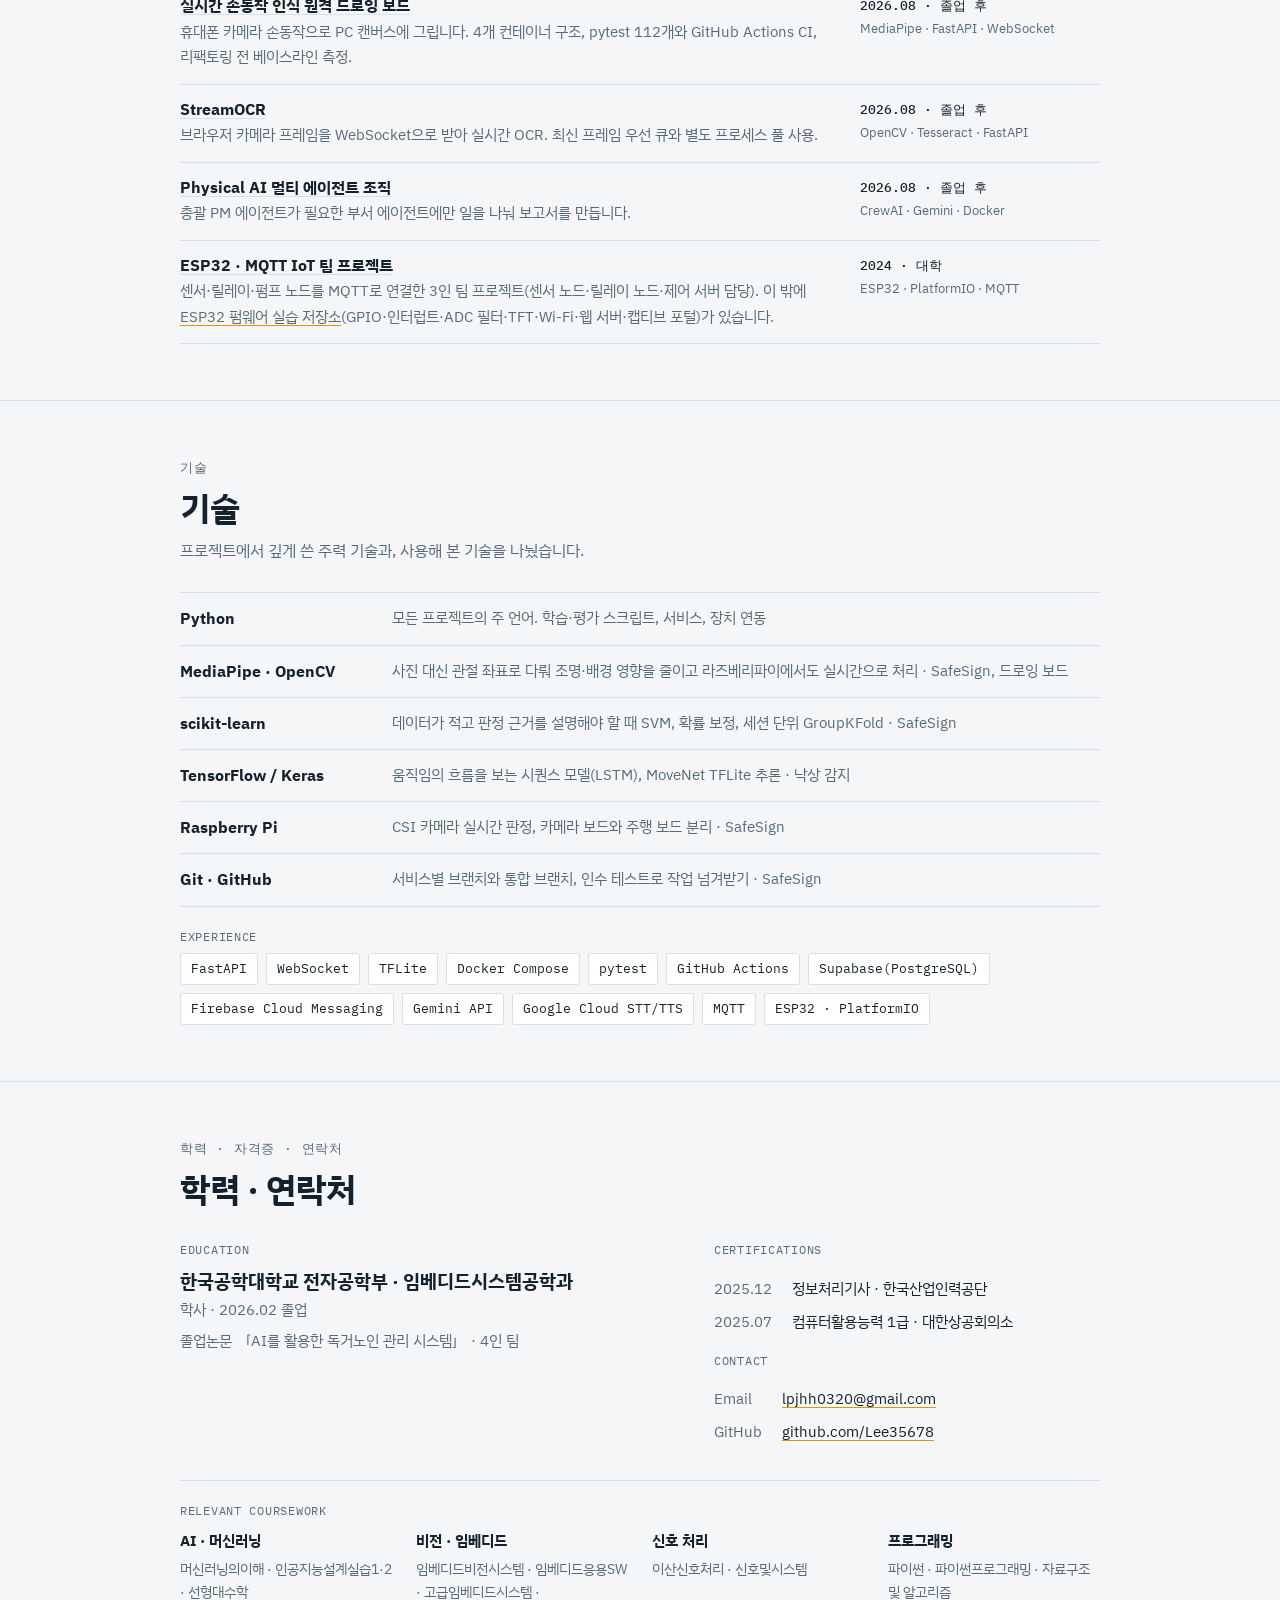
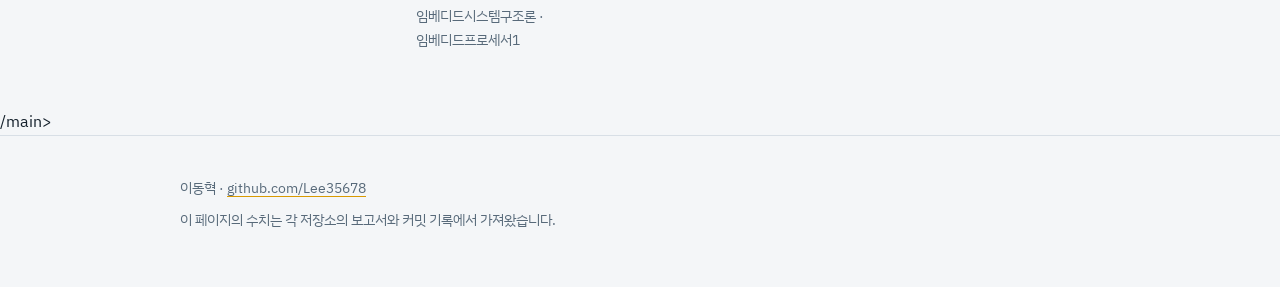
==== commit a8dedf91: "docs: 피드백 반영 - 대표 03을 카메라 낙상 감지로 교체, 첫 화면 숫자 축소, 역할 항목화, 오분류 표현 수정, 기술 Core/Experience, 학력·연락처 통합 Co" ====
--- a/index.html
+++ b/index.html
@@ -19,8 +19,7 @@
       <a href="#featured">대표 프로젝트</a>
       <a href="#path">성장 과정</a>
       <a href="#skills">기술</a>
-      <a href="#edu">학력</a>
-      <a href="#contact">연락처</a>
+      <a href="#edu">학력·연락처</a>
     </nav>
   </div>
 </header>
@@ -60,25 +59,25 @@
               <text x="97" y="28">12</text><text x="134" y="44">16</text><text x="166" y="80">20</text>
             </g>
           </svg>
-          <figcaption>hand landmarks · 21 points</figcaption>
+          <figcaption>MediaPipe Hand Landmarks · SafeSign</figcaption>
         </figure>
       </div>
 
       <ul class="points">
         <li class="point">
           <h2>좋은 점수부터 의심합니다</h2>
-          <p>첫 학습 결과가 너무 좋아 데이터를 조사했고, 같은 촬영 세션이 학습과 시험에 함께 들어간 것을 찾았습니다.</p>
-          <p class="fig">98.81% → 실제 77.57% → 개선 후 88.68%</p>
+          <p>첫 학습 결과가 너무 좋아 데이터를 조사했고, 같은 촬영 세션이 학습과 시험에 섞인 데이터 누수를 찾아 평가 방법을 다시 설계했습니다.</p>
+          <p class="fig">98.81%(데이터 누수) → 88.68%(세션 단위 평가)</p>
         </li>
         <li class="point">
           <h2>실물 장치까지 연결합니다</h2>
           <p>카메라 판정이 로봇 손·micro:bit·주행 로봇·휴대폰 알림으로 이어지는 경로를 직접 구현했습니다.</p>
-          <p class="fig">RPi5 26.6fps · 판정 지연 P95 0.046초</p>
+          <p class="fig">라즈베리파이 5 · 초당 26.6프레임</p>
         </li>
         <li class="point">
           <h2>과정이 남는 방식으로 일합니다</h2>
           <p>4인 팀에서 인터페이스 계약·서비스별 브랜치·인수 테스트로 작업을 나누고 합쳤습니다.</p>
-          <p class="fig">브랜치 9개 · 병합 30회 · 인수 테스트 22개</p>
+          <p class="fig">4인 팀 · 인수 테스트 22개 통과</p>
         </li>
       </ul>
     </div>
@@ -98,9 +97,9 @@
           <p class="one">크레인 수신호 7종을 카메라로 판정하고, 결과를 로봇 손·micro:bit·주행 로봇의 동작으로 돌려주는 교육 시스템입니다.</p>
           <dl>
             <dt>문제</dt><dd>공개 데이터만으로 학습해야 했고, 판정은 라즈베리파이 5 CPU에서 실시간으로 돌아야 했습니다. 처음 보는 손 모양을 틀리게 판정하지 않는 것도 중요했습니다.</dd>
-            <dt>내 역할</dt><dd>비전 파이프라인 설계·학습, 데이터 분할 전략, 판정 성능 측정, 웹 백엔드 판정 로직, 1차 통합 병합</dd>
+            <dt>내 역할</dt><dd><ul class="role-bul"><li>비전 파이프라인 설계·모델 학습</li><li>데이터 분할·평가 전략 설계</li><li>판정 성능 측정·검증</li><li>웹 백엔드 판정 로직 구현</li><li>1차 통합 병합·저장소 구성</li></ul></dd>
             <dt>기술</dt><dd>MediaPipe · SVM · Raspberry Pi 5 · FastAPI · Supabase · Docker Compose</dd>
-            <dt>결과</dt><dd>정답률 95.2% · 오분류율 0.0% · Macro F1 0.974 (팀원 3명 촬영 210시도, 학습 미사용)</dd>
+            <dt>결과</dt><dd>학습에 쓰지 않은 210회 평가에서 정답률 95.2% · Macro F1 0.974 · 오분류 0건(95% 상한 1.8%)</dd>
           </dl>
           <p class="proof"><b>핵심 장면</b> · 정답률 98.81%가 데이터 누수 때문에 생긴 허수임을 찾아 세션 단위 분할로 다시 평가했습니다.</p>
           <div class="linkrow">
@@ -116,33 +115,32 @@
           <p class="one">카메라와 마이크로 혼자 사는 노인을 지켜보다가 넘어지면 바로 알리고, 음성으로 말을 걸면 답해 주는 말벗 AI 스피커입니다.</p>
           <dl>
             <dt>문제</dt><dd>65세 이상 인구가 20.4%(2025.03)에 이르고 고령자 1인 가구가 늘지만, 복지 지원은 지역에 따라 사각지대가 있습니다.</dd>
-            <dt>내 역할</dt><dd>음성 비서 시스템 전체(호출어·STT·RAG 답변·TTS)와 웹캠 낙상 감지·휴대폰 푸시 알림</dd>
+            <dt>내 역할</dt><dd><ul class="role-bul"><li>음성 비서 시스템 전체(호출어·STT·RAG 답변·TTS)</li><li>낙상 감지와 휴대폰 푸시 알림(03에서 자세히)</li></ul></dd>
             <dt>기술</dt><dd>Google Cloud STT/TTS · Porcupine · Gemini · 웹 검색 RAG · MoveNet(TFLite) · Firebase Cloud Messaging</dd>
-            <dt>개선</dt><dd>1차 버전의 배경 차분 낙상 판정을 관절 좌표 기반 "의심 → 확인" 2단계 판정으로 바꿨고, 학습 모델 후보(MobileNetV2 + LSTM)도 만들었습니다.</dd>
+            <dt>설계</dt><dd>클라우드 음성 합성·인증이 실패해도 스피커가 멈추지 않도록 단계별 대체 경로를 두었습니다.</dd>
           </dl>
           <p class="proof"><b>핵심 장면</b> · 노인의 부정확한 발음도 알아듣도록, 오프라인 키워드 감지와 비슷한 발음 목록에 가중치를 준 STT를 결합한 하이브리드 호출어 인식을 만들었습니다.</p>
           <div class="linkrow">
             <a class="btn primary" href="projects/ai-speaker.html">상세 보기</a>
             <a class="btn" href="https://github.com/Lee35678/AI_Speaker_new">GitHub · 개선판</a>
             <a class="btn" href="https://github.com/Lee35678/AI_Speaker">GitHub · 1차 버전</a>
-            <a class="btn" href="https://github.com/Lee35678/Fall_Detection">GitHub · 낙상 후보 모델</a>
           </div>
         </li>
 
         <li class="fp">
-          <div class="fp-head"><span class="fp-no">03</span><h3>실시간 손동작 인식 원격 드로잉 보드</h3><span class="chip">2026.08</span><span class="chip strong">졸업 후 · 구조와 자동 검증</span></div>
-          <p class="one">휴대폰 카메라에 손을 비추면 PC 화면의 캔버스에 그림이 그려지는 비접촉 드로잉 보드입니다. 검지는 그리기, 검지+중지는 지우기, 엄지 개입은 확대·축소입니다.</p>
+          <div class="fp-head"><span class="fp-no">03</span><h3>카메라 낙상 감지</h3><span class="chip">2025.03 – 06</span><span class="chip">졸업 작품</span><span class="chip strong">규칙 판정 → 학습 모델</span></div>
+          <p class="one">졸업 작품의 낙상 감지를 맡아, 규칙 기반 판정에서 학습 모델 후보까지 세 가지 방식으로 만들어 봤습니다.</p>
           <dl>
-            <dt>문제</dt><dd>카메라 추론, 제스처 판정, 화면 렌더링이 한 덩어리면 어디가 느리고 어디가 틀렸는지 따로 확인하기 어렵습니다.</dd>
-            <dt>내 역할</dt><dd>4개 컨테이너 구조 설계·구현, 리팩토링, 테스트와 CI 구성</dd>
-            <dt>기술</dt><dd>MediaPipe Hand Landmarker · One Euro Filter · FastAPI · WebSocket · Docker Compose · pytest · GitHub Actions</dd>
-            <dt>결과</dt><dd>pytest 112개, ruff·mypy 통과를 CI로 자동 확인. 전처리·스무딩·직렬화 합계 p99 약 1.8ms(MediaPipe 추론 제외)</dd>
-          </dl>
-          <p class="proof"><b>핵심 장면</b> · 리팩토링 전에 베이스라인부터 재서 병렬화가 필요 없다는 근거를 숫자로 남겼고, 측정하지 못한 카메라 수치는 "미측정"으로 기록했습니다.</p>
+            <dt>문제</dt><dd>넘어지는 순간은 놓치지 않으면서, 앉기·눕기 같은 일상 동작에는 알리지 않아야 했습니다.</dd>
+            <dt>내 역할</dt><dd><ul class="role-bul"><li>배경 차분 규칙 → MoveNet 관절 2단계 판정</li><li>MobileNetV2 + LSTM 학습 모델 후보</li><li>FCM 휴대폰 알림</li></ul></dd>
+            <dt>기술</dt><dd>OpenCV · MoveNet(TFLite) · TensorFlow/Keras · MobileNetV2 · LSTM · UBFC 데이터셋</dd>
+            <dt>결과</dt><dd>학습 모델 후보 검증 정확도 99.42% (영상 클립 무작위 분할 · 시험셋 없음)</dd>
+          </dl>
+          <p class="proof"><b>배운 점</b> · 같은 장소·인물이 학습과 검증에 섞일 수 있는 분할이었습니다. 이 경험이 SafeSign에서 세션 단위 평가를 고집한 이유가 됐습니다.</p>
           <div class="linkrow">
-            <a class="btn" href="https://github.com/Lee35678/Real-time-Hand-Gesture-Recognition-Remote-Drawing-Board">GitHub</a>
-            <a class="btn" href="https://github.com/Lee35678/Real-time-Hand-Gesture-Recognition-Remote-Drawing-Board/blob/main/docs/00_baseline_metrics.md">베이스라인 측정</a>
-            <a class="btn" href="https://github.com/Lee35678/Real-time-Hand-Gesture-Recognition-Remote-Drawing-Board/blob/main/docs/contract.md">메시지 계약</a>
+            <a class="btn primary" href="projects/fall-detection.html">상세 보기</a>
+            <a class="btn" href="https://github.com/Lee35678/Fall_Detection">GitHub · 학습 모델 후보</a>
+            <a class="btn" href="https://github.com/Lee35678/AI_Speaker_new">GitHub · MoveNet 판정</a>
           </div>
         </li>
       </ol>
@@ -156,12 +154,11 @@
         <h2>단계마다 아쉬웠던 점을 다음 단계에서 고쳤습니다</h2>
       </div>
       <ol class="mini-path">
-        <li class="mp"><span class="step-no">1</span><span class="when">2024 · 대학</span><h3>동작하는 코드</h3><p>ESP32 실습 16개, MQTT IoT 팀 프로젝트. 웹 업로드 위주라 작업 기록이 남지 않았습니다.</p></li>
+        <li class="mp"><span class="step-no">1</span><span class="when">2024 · 대학</span><h3>동작하는 코드</h3><p>ESP32 센서·통신 실습과 MQTT IoT 팀 프로젝트로 임베디드 시스템의 기본 구조를 익혔습니다.</p></li>
         <li class="mp"><span class="step-no">2</span><span class="when">2025 · 대학 · 졸업 작품</span><h3>AI를 기능에 붙이기</h3><p>4인 팀 졸업 작품에서 음성 비서·낙상 알림 담당. 성능을 무작위 분할 검증셋으로만 확인했습니다.</p></li>
         <li class="mp"><span class="step-no">3</span><span class="when">2026.08 · 졸업 후</span><h3>구조와 자동 검증</h3><p>4개 컨테이너 분리, 규칙 있는 커밋 80%, 테스트 112개와 CI.</p></li>
         <li class="mp"><span class="step-no">4</span><span class="when">2026.09 · 4인 팀</span><h3>협업과 실측</h3><p>세션 단위 평가와 신뢰구간, 브랜치·계약·인수 테스트 협업, RPi5 실측.</p></li>
       </ol>
-      <p class="note">웹 화면 업로드 커밋 비율 96%(2024) → 75%(2025) → 0%(2026). 제 저장소 커밋 기록에서 직접 셌습니다.</p>
     </div>
   </section>
 
@@ -172,6 +169,7 @@
         <h2>그 밖의 프로젝트</h2>
       </div>
       <div class="others">
+        <div class="orow"><div><h3><a href="https://github.com/Lee35678/Real-time-Hand-Gesture-Recognition-Remote-Drawing-Board">실시간 손동작 인식 원격 드로잉 보드</a></h3><p>휴대폰 카메라 손동작으로 PC 캔버스에 그립니다. 4개 컨테이너 구조, pytest 112개와 GitHub Actions CI, 리팩토링 전 베이스라인 측정.</p></div><aside><b>2026.08 · 졸업 후</b>MediaPipe · FastAPI · WebSocket</aside></div>
         <div class="orow"><div><h3><a href="https://github.com/Lee35678/Real-time-OCR-based-text-extraction">StreamOCR</a></h3><p>브라우저 카메라 프레임을 WebSocket으로 받아 실시간 OCR. 최신 프레임 우선 큐와 별도 프로세스 풀 사용.</p></div><aside><b>2026.08 · 졸업 후</b>OpenCV · Tesseract · FastAPI</aside></div>
         <div class="orow"><div><h3><a href="https://github.com/Lee35678/AI_Agent">Physical AI 멀티 에이전트 조직</a></h3><p>총괄 PM 에이전트가 필요한 부서 에이전트에만 일을 나눠 보고서를 만듭니다.</p></div><aside><b>2026.08 · 졸업 후</b>CrewAI · Gemini · Docker</aside></div>
         <div class="orow"><div><h3><a href="https://github.com/Lee35678/iot_TeamProject">ESP32 · MQTT IoT 팀 프로젝트</a></h3><p>센서·릴레이·펌프 노드를 MQTT로 연결한 3인 팀 프로젝트(센서 노드·릴레이 노드·제어 서버 담당). 이 밖에 <a href="https://github.com/Lee35678?tab=repositories&amp;q=&amp;language=c%2B%2B">ESP32 펌웨어 실습 저장소</a>(GPIO·인터럽트·ADC 필터·TFT·Wi-Fi·웹 서버·캡티브 포털)가 있습니다.</p></div><aside><b>2024 · 대학</b>ESP32 · PlatformIO · MQTT</aside></div>
@@ -183,16 +181,20 @@
     <div class="wrap">
       <div class="sec-head">
         <span class="label">기술</span>
-        <h2>기술과 고른 이유</h2>
-      </div>
-      <div class="skills" role="table" aria-label="기술 스택과 사용 이유">
-        <div class="skill head" role="row"><span role="columnheader">분야</span><span role="columnheader">기술</span><span role="columnheader">왜 썼나</span></div>
-        <div class="skill" role="row"><h3 role="cell">컴퓨터 비전</h3><p class="tools" role="cell">MediaPipe · MoveNet · MobileNetV2 · OpenCV · picamera2</p><p class="why" role="cell">사진 대신 관절 좌표로 다루면 조명·배경 영향이 줄고, 라즈베리파이 CPU에서도 실시간으로 돌릴 수 있습니다.</p></div>
-        <div class="skill" role="row"><h3 role="cell">머신러닝</h3><p class="tools" role="cell">scikit-learn(SVM, 확률 보정, GroupKFold) · TensorFlow/Keras · TFLite</p><p class="why" role="cell">데이터가 적고 판정 근거를 설명해야 하면 SVM을, 움직임의 흐름을 봐야 하면 LSTM을 썼습니다. 딥러닝 전환은 같은 조건으로 비교한 뒤에 정했습니다.</p></div>
-        <div class="skill" role="row"><h3 role="cell">평가</h3><p class="tools" role="cell">세션 단위 분할 · Wilson 95% 신뢰구간 · open-set 평가</p><p class="why" role="cell">표본이 수백 건이면 점 하나로는 목표 달성을 말하기 어려워, 신뢰구간과 측정 조건을 함께 보고했습니다.</p></div>
-        <div class="skill" role="row"><h3 role="cell">백엔드</h3><p class="tools" role="cell">FastAPI · WebSocket · Supabase(PostgreSQL) · Firebase Cloud Messaging</p><p class="why" role="cell">서비스를 작은 API로 나누면 팀원이 계약만 보고 각자 개발할 수 있습니다. 알림은 앱이 토픽을 구독하는 FCM으로 보냈습니다.</p></div>
-        <div class="skill" role="row"><h3 role="cell">개발 방식</h3><p class="tools" role="cell">Git 브랜치 · Docker Compose · pytest · GitHub Actions · ruff · mypy</p><p class="why" role="cell">여러 서비스를 한 명령으로 띄우고, 고친 코드가 기존 동작을 깨지 않았는지 자동으로 확인하려고 썼습니다.</p></div>
-        <div class="skill" role="row"><h3 role="cell">임베디드</h3><p class="tools" role="cell">Raspberry Pi 5 · Raspberry Pi 4B · ESP32 · PlatformIO · MQTT</p><p class="why" role="cell">카메라 보드와 주행 보드를 나눠 움직이는 장치가 카메라를 흔들지 않게 했고, 센서 노드가 많은 IoT에서는 MQTT로 묶었습니다.</p></div>
+        <h2>기술</h2>
+        <p>프로젝트에서 깊게 쓴 주력 기술과, 사용해 본 기술을 나눴습니다.</p>
+      </div>
+      <div class="core" role="table" aria-label="주력 기술">
+        <div class="core-row" role="row"><b role="cell">Python</b><span role="cell">모든 프로젝트의 주 언어. 학습·평가 스크립트, 서비스, 장치 연동</span></div>
+        <div class="core-row" role="row"><b role="cell">MediaPipe · OpenCV</b><span role="cell">사진 대신 관절 좌표로 다뤄 조명·배경 영향을 줄이고 라즈베리파이에서도 실시간으로 처리 · SafeSign, 드로잉 보드</span></div>
+        <div class="core-row" role="row"><b role="cell">scikit-learn</b><span role="cell">데이터가 적고 판정 근거를 설명해야 할 때 SVM, 확률 보정, 세션 단위 GroupKFold · SafeSign</span></div>
+        <div class="core-row" role="row"><b role="cell">TensorFlow / Keras</b><span role="cell">움직임의 흐름을 보는 시퀀스 모델(LSTM), MoveNet TFLite 추론 · 낙상 감지</span></div>
+        <div class="core-row" role="row"><b role="cell">Raspberry Pi</b><span role="cell">CSI 카메라 실시간 판정, 카메라 보드와 주행 보드 분리 · SafeSign</span></div>
+        <div class="core-row" role="row"><b role="cell">Git · GitHub</b><span role="cell">서비스별 브랜치와 통합 브랜치, 인수 테스트로 작업 넘겨받기 · SafeSign</span></div>
+      </div>
+      <div class="exp">
+        <span class="role-k">EXPERIENCE</span>
+        <div class="exp-chips"><span>FastAPI</span><span>WebSocket</span><span>TFLite</span><span>Docker Compose</span><span>pytest</span><span>GitHub Actions</span><span>Supabase(PostgreSQL)</span><span>Firebase Cloud Messaging</span><span>Gemini API</span><span>Google Cloud STT/TTS</span><span>MQTT</span><span>ESP32 · PlatformIO</span></div>
       </div>
     </div>
   </section>
@@ -200,8 +202,8 @@
   <section id="edu">
     <div class="wrap">
       <div class="sec-head">
-        <span class="label">학력 · 자격증</span>
-        <h2>학력 · 자격증</h2>
+        <span class="label">학력 · 자격증 · 연락처</span>
+        <h2>학력 · 연락처</h2>
       </div>
       <div class="edu">
         <div class="edu-main">
@@ -215,6 +217,11 @@
           <dl class="contact-list">
             <dt>2025.12</dt><dd>정보처리기사 · 한국산업인력공단</dd>
             <dt>2025.07</dt><dd>컴퓨터활용능력 1급 · 대한상공회의소</dd>
+          </dl>
+          <span class="role-k" style="margin-top:16px;display:block">CONTACT</span>
+          <dl class="contact-list">
+            <dt>Email</dt><dd><a href="mailto:lpjhh0320@gmail.com">lpjhh0320@gmail.com</a></dd>
+            <dt>GitHub</dt><dd><a href="https://github.com/Lee35678">github.com/Lee35678</a></dd>
           </dl>
         </div>
       </div>
@@ -230,19 +237,7 @@
     </div>
   </section>
 
-  <section id="contact">
-    <div class="wrap">
-      <div class="sec-head">
-        <span class="label">연락처</span>
-        <h2>연락처</h2>
-      </div>
-      <dl class="contact-list">
-        <dt>Email</dt><dd><a href="mailto:lpjhh0320@gmail.com">lpjhh0320@gmail.com</a></dd>
-        <dt>GitHub</dt><dd><a href="https://github.com/Lee35678">github.com/Lee35678</a></dd>
-      </dl>
-    </div>
-  </section>
-</main>
+/main>
 
 <footer>
   <div class="wrap">
--- a/assets/style.css
+++ b/assets/style.css
@@ -427,3 +427,15 @@
   .course-grid { grid-template-columns: repeat(2, minmax(0, 1fr)); }
 }
 @media (max-width: 520px) { .course-grid { grid-template-columns: minmax(0, 1fr); } }
+
+/* 역할 bullet, 기술 Core/Experience */
+.role-bul { margin: 0; padding-left: 1.05em; display: grid; gap: 2px; }
+.role-bul li::marker { color: var(--accent); }
+.core { display: grid; border-top: 1px solid var(--line); }
+.core-row { display: grid; grid-template-columns: 12em minmax(0, 1fr); gap: 20px; padding-block: 12px; border-bottom: 1px solid var(--line); }
+.core-row b { font-weight: 700; }
+.core-row span { font-size: 0.9375rem; color: var(--muted); }
+.exp { margin-top: 20px; }
+.exp-chips { display: flex; flex-wrap: wrap; gap: 8px; margin-top: 6px; }
+.exp-chips span { font-family: var(--font-mono); font-size: 0.8125rem; padding: 4px 10px; border: 1px solid var(--line); border-radius: 3px; background: var(--surface); }
+@media (max-width: 820px) { .core-row { grid-template-columns: minmax(0, 1fr); gap: 2px; } }
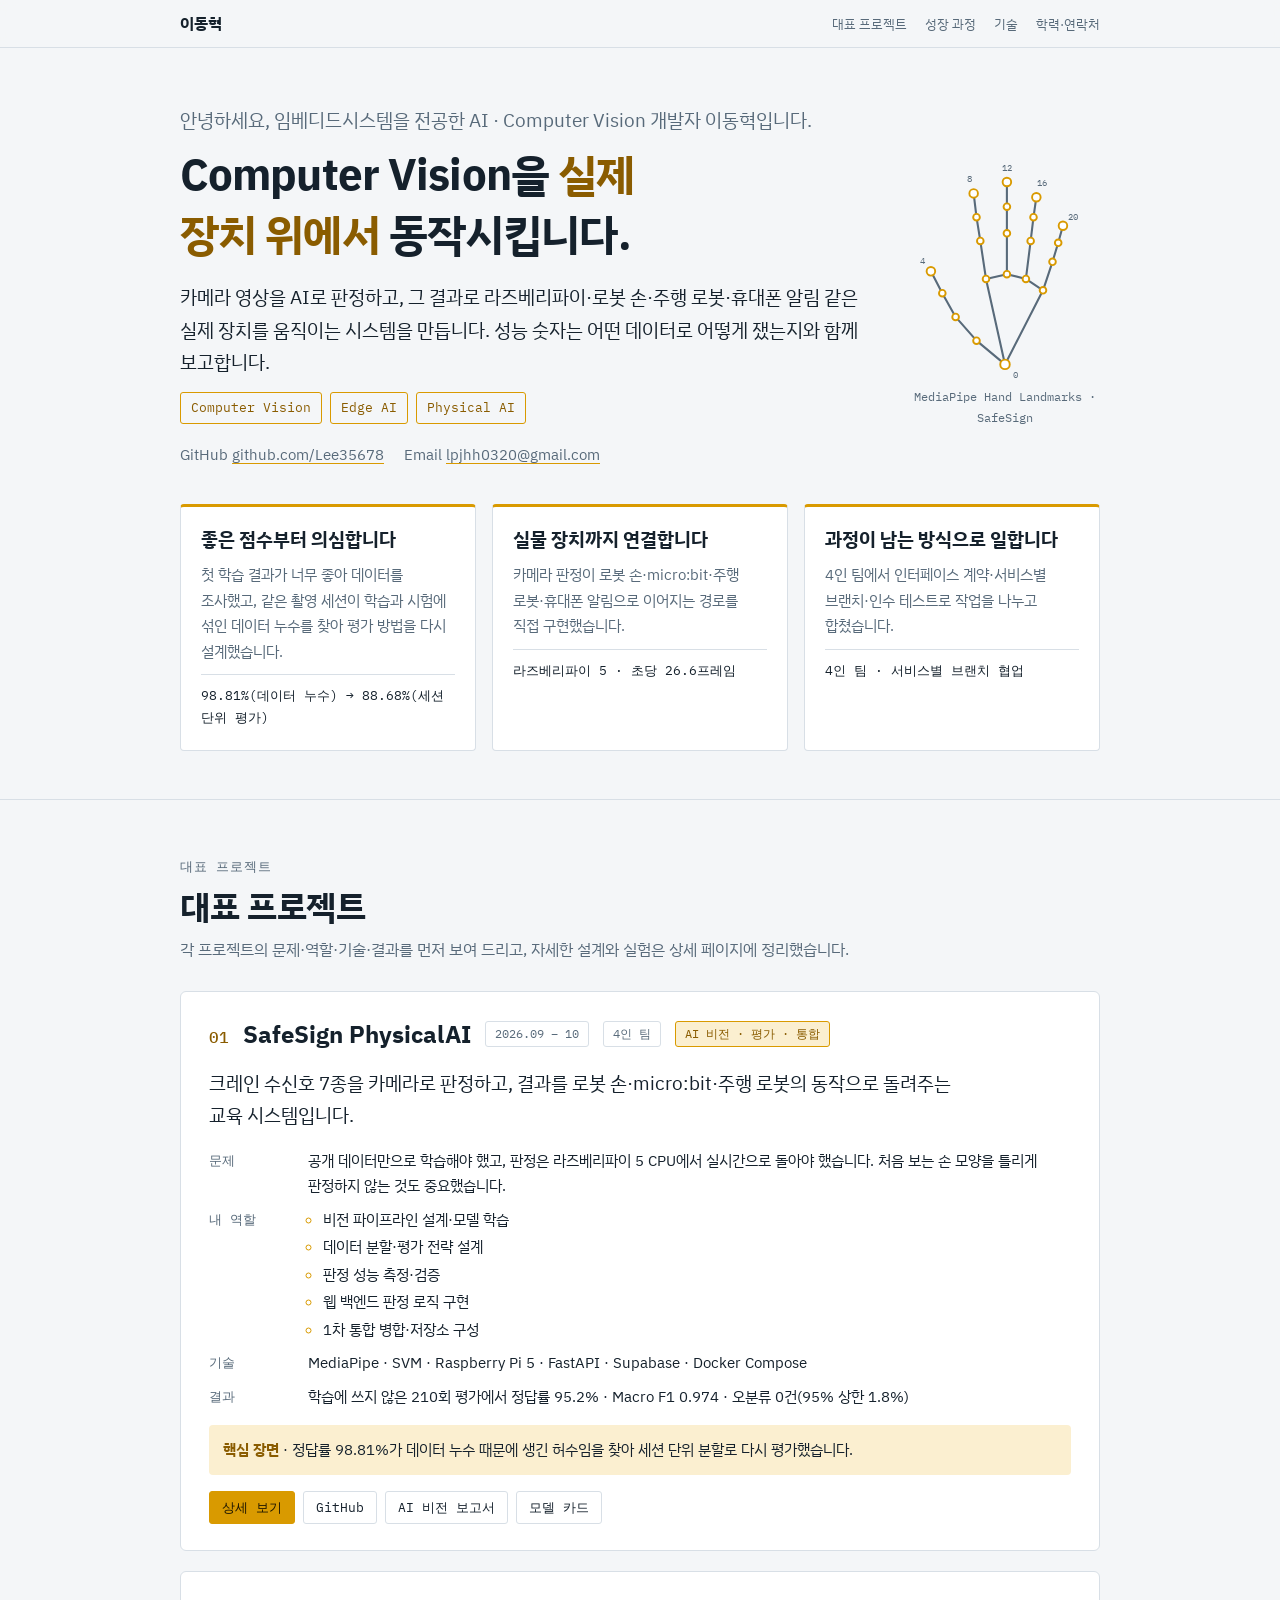
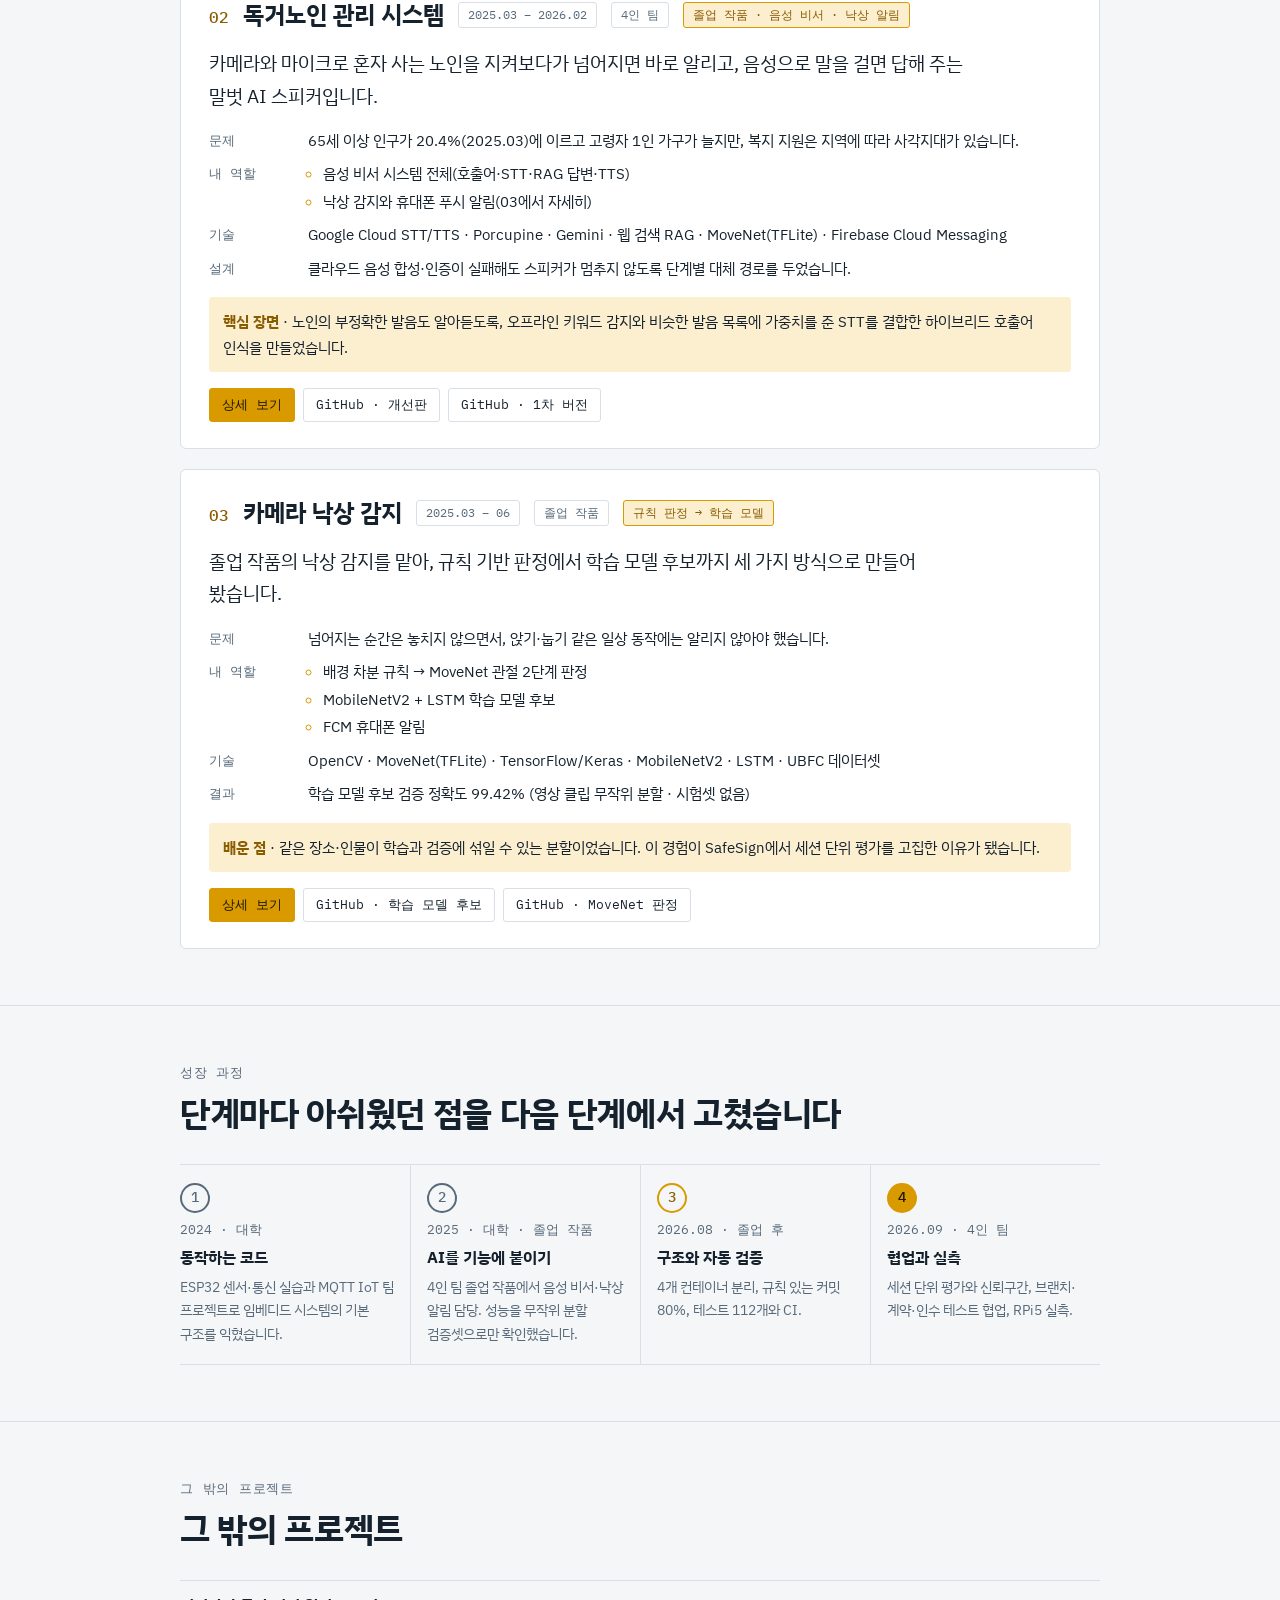
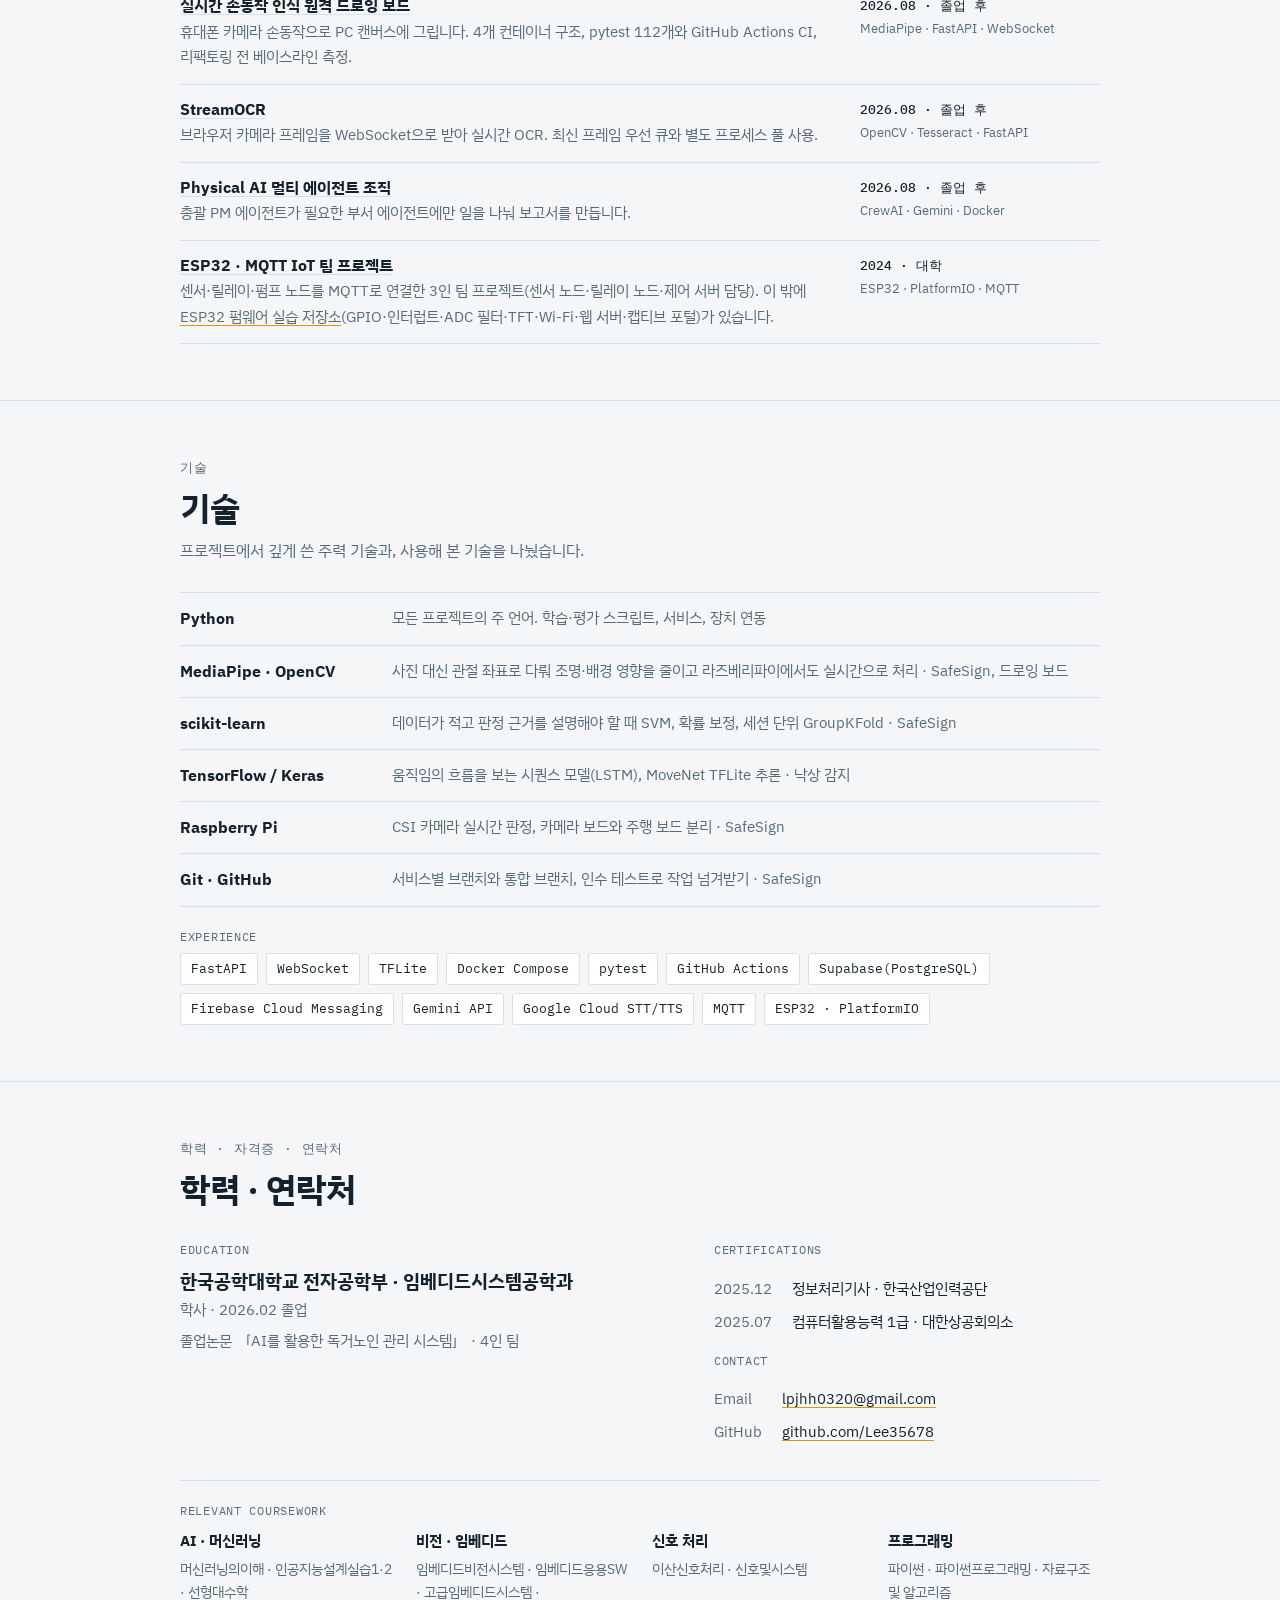
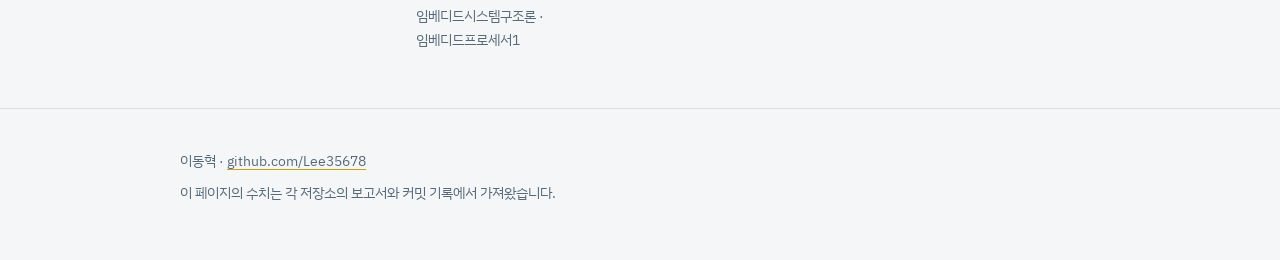
==== commit 62a4039e: "fix: index.html 닫는 main 태그 복구, 첫 화면 협업 카드 숫자 제거 Co-Authored-By: Claude Opus 5.5 <noreply@anthropic.c" ====
--- a/index.html
+++ b/index.html
@@ -77,7 +77,7 @@
         <li class="point">
           <h2>과정이 남는 방식으로 일합니다</h2>
           <p>4인 팀에서 인터페이스 계약·서비스별 브랜치·인수 테스트로 작업을 나누고 합쳤습니다.</p>
-          <p class="fig">4인 팀 · 인수 테스트 22개 통과</p>
+          <p class="fig">4인 팀 · 서비스별 브랜치 협업</p>
         </li>
       </ul>
     </div>
@@ -237,7 +237,7 @@
     </div>
   </section>
 
-/main>
+</main>
 
 <footer>
   <div class="wrap">
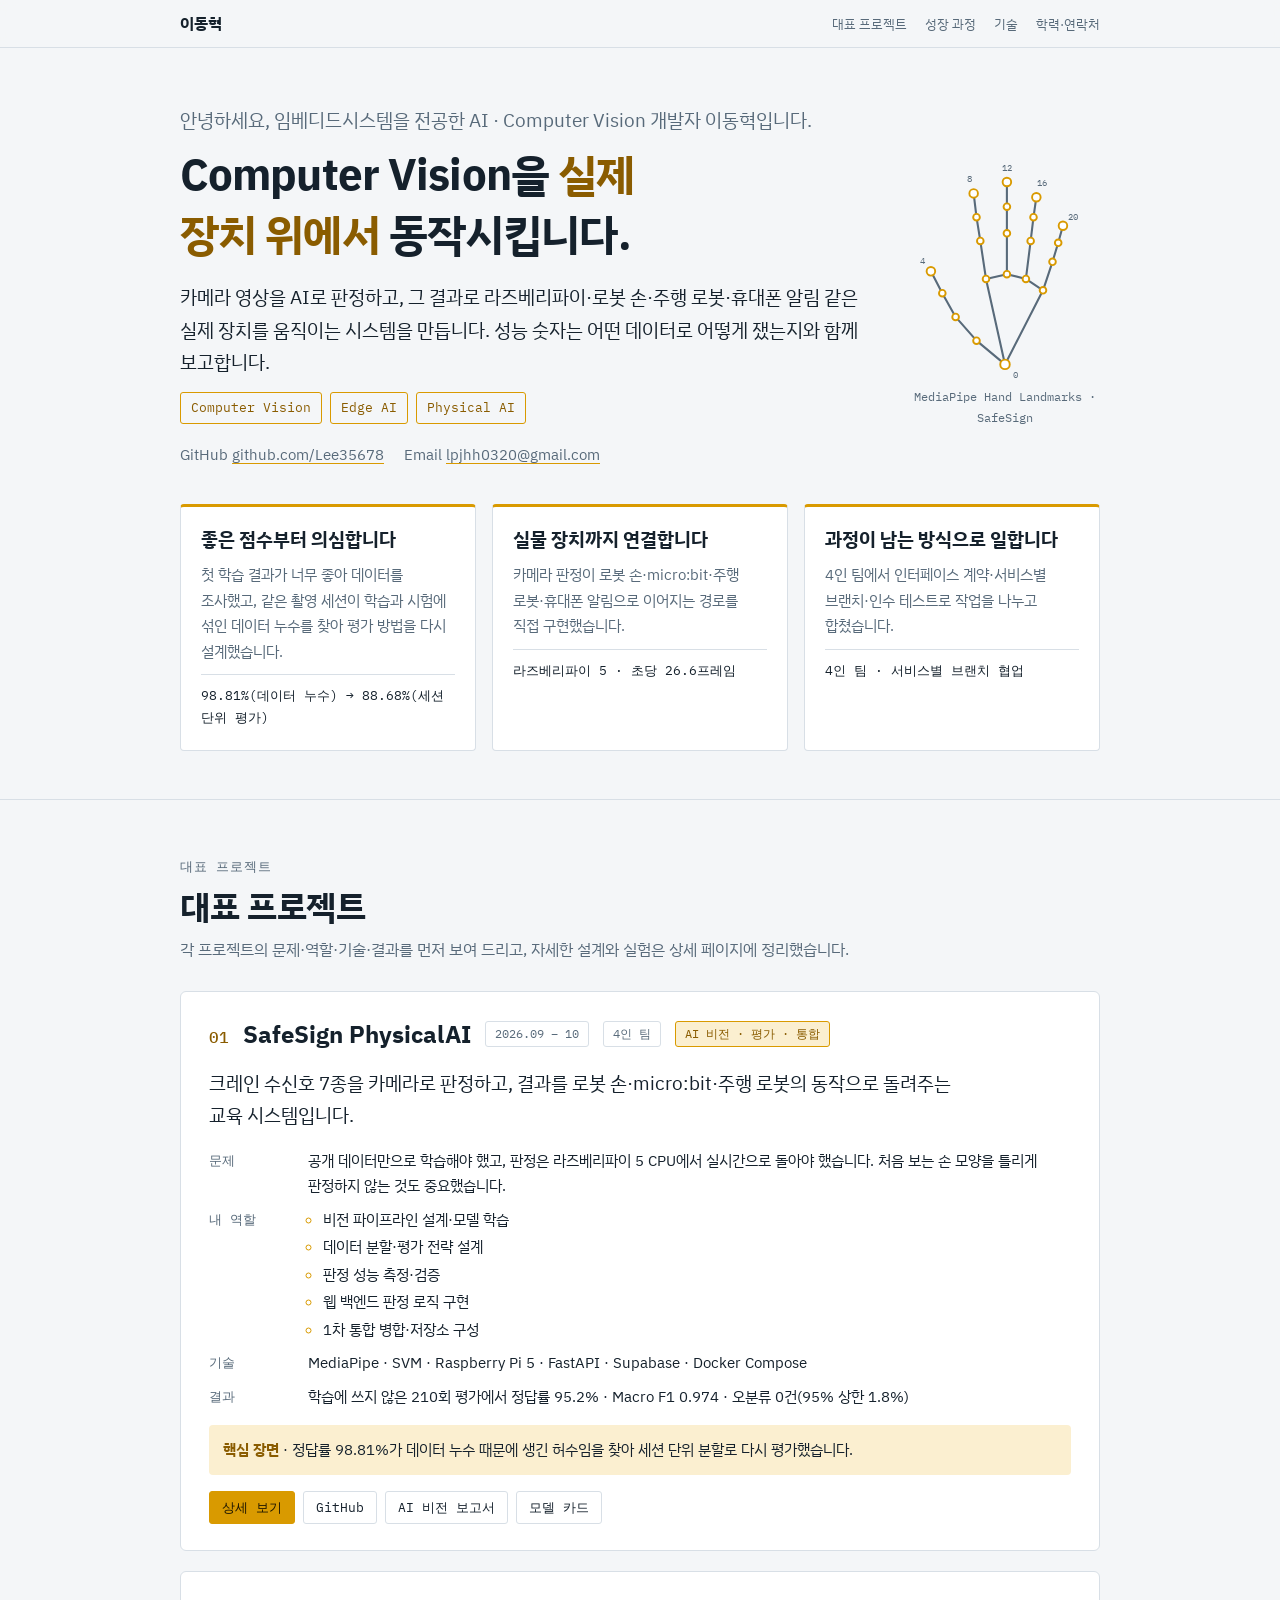
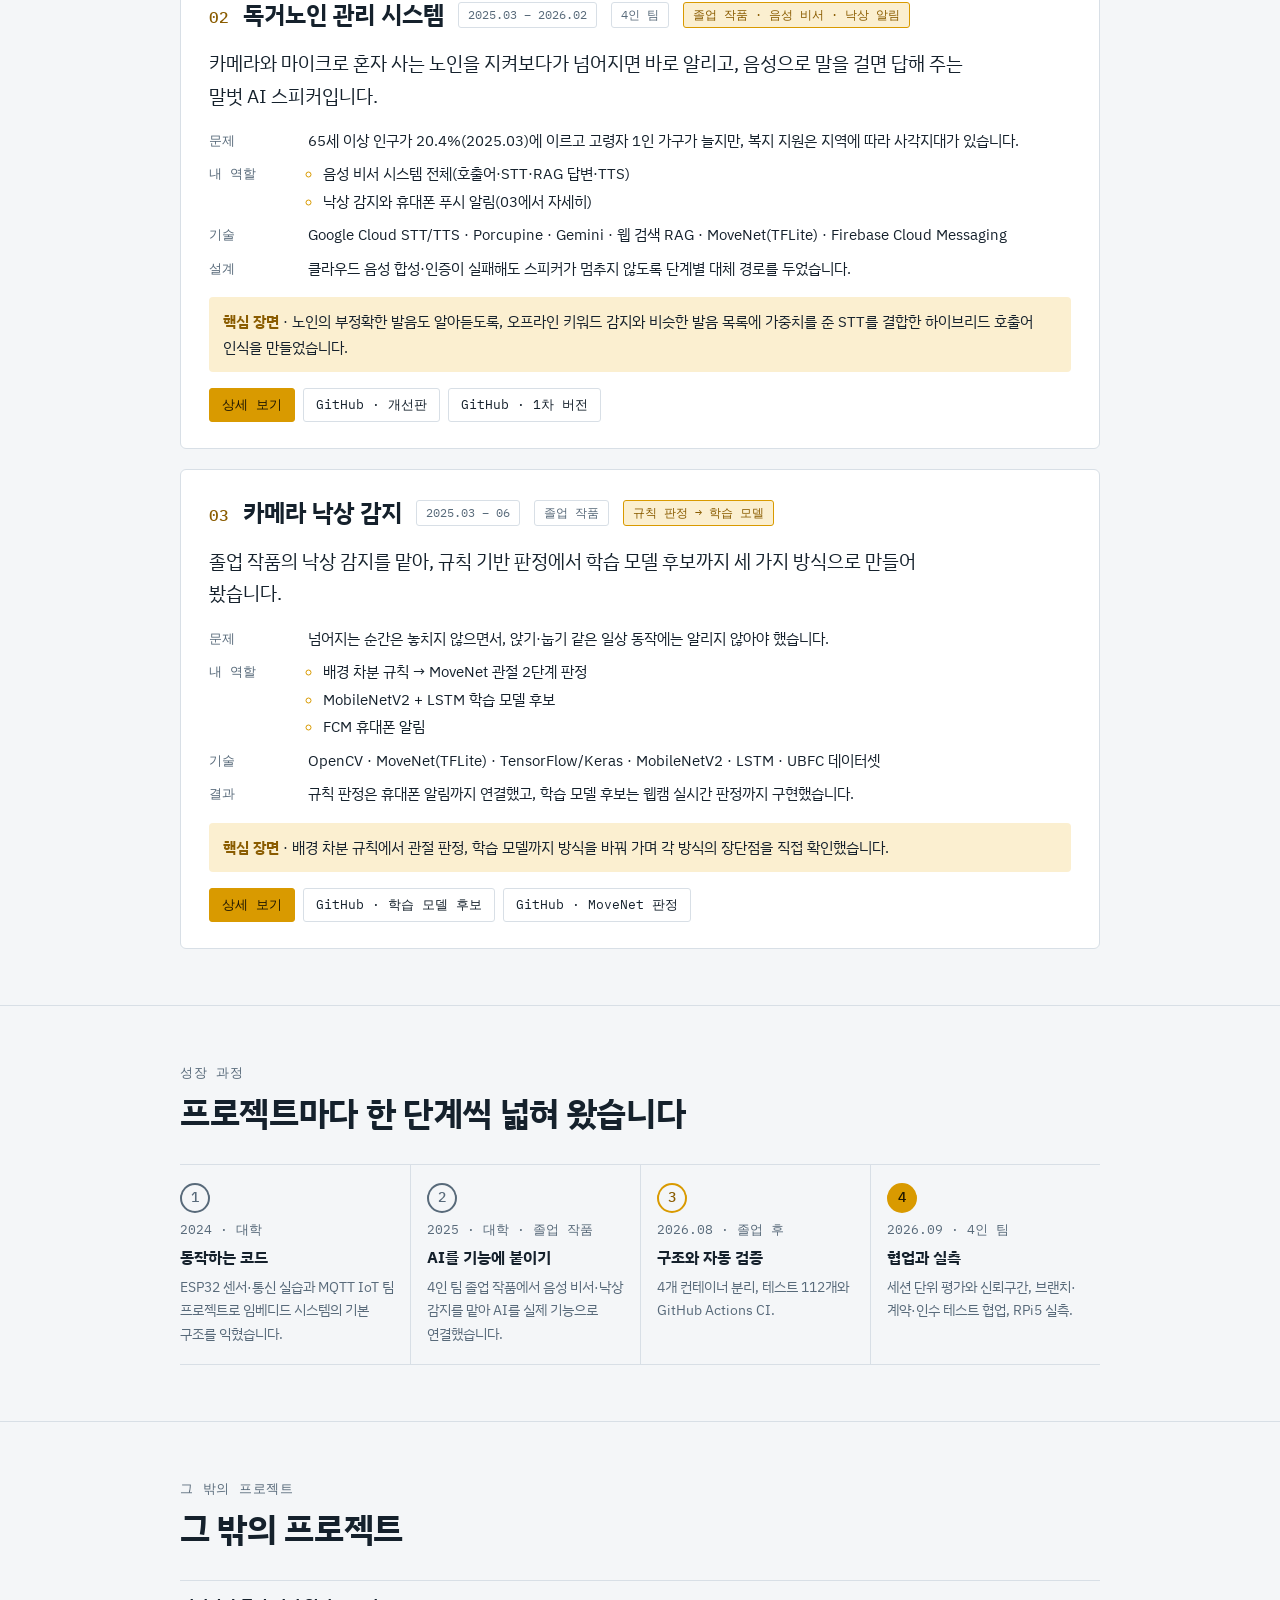
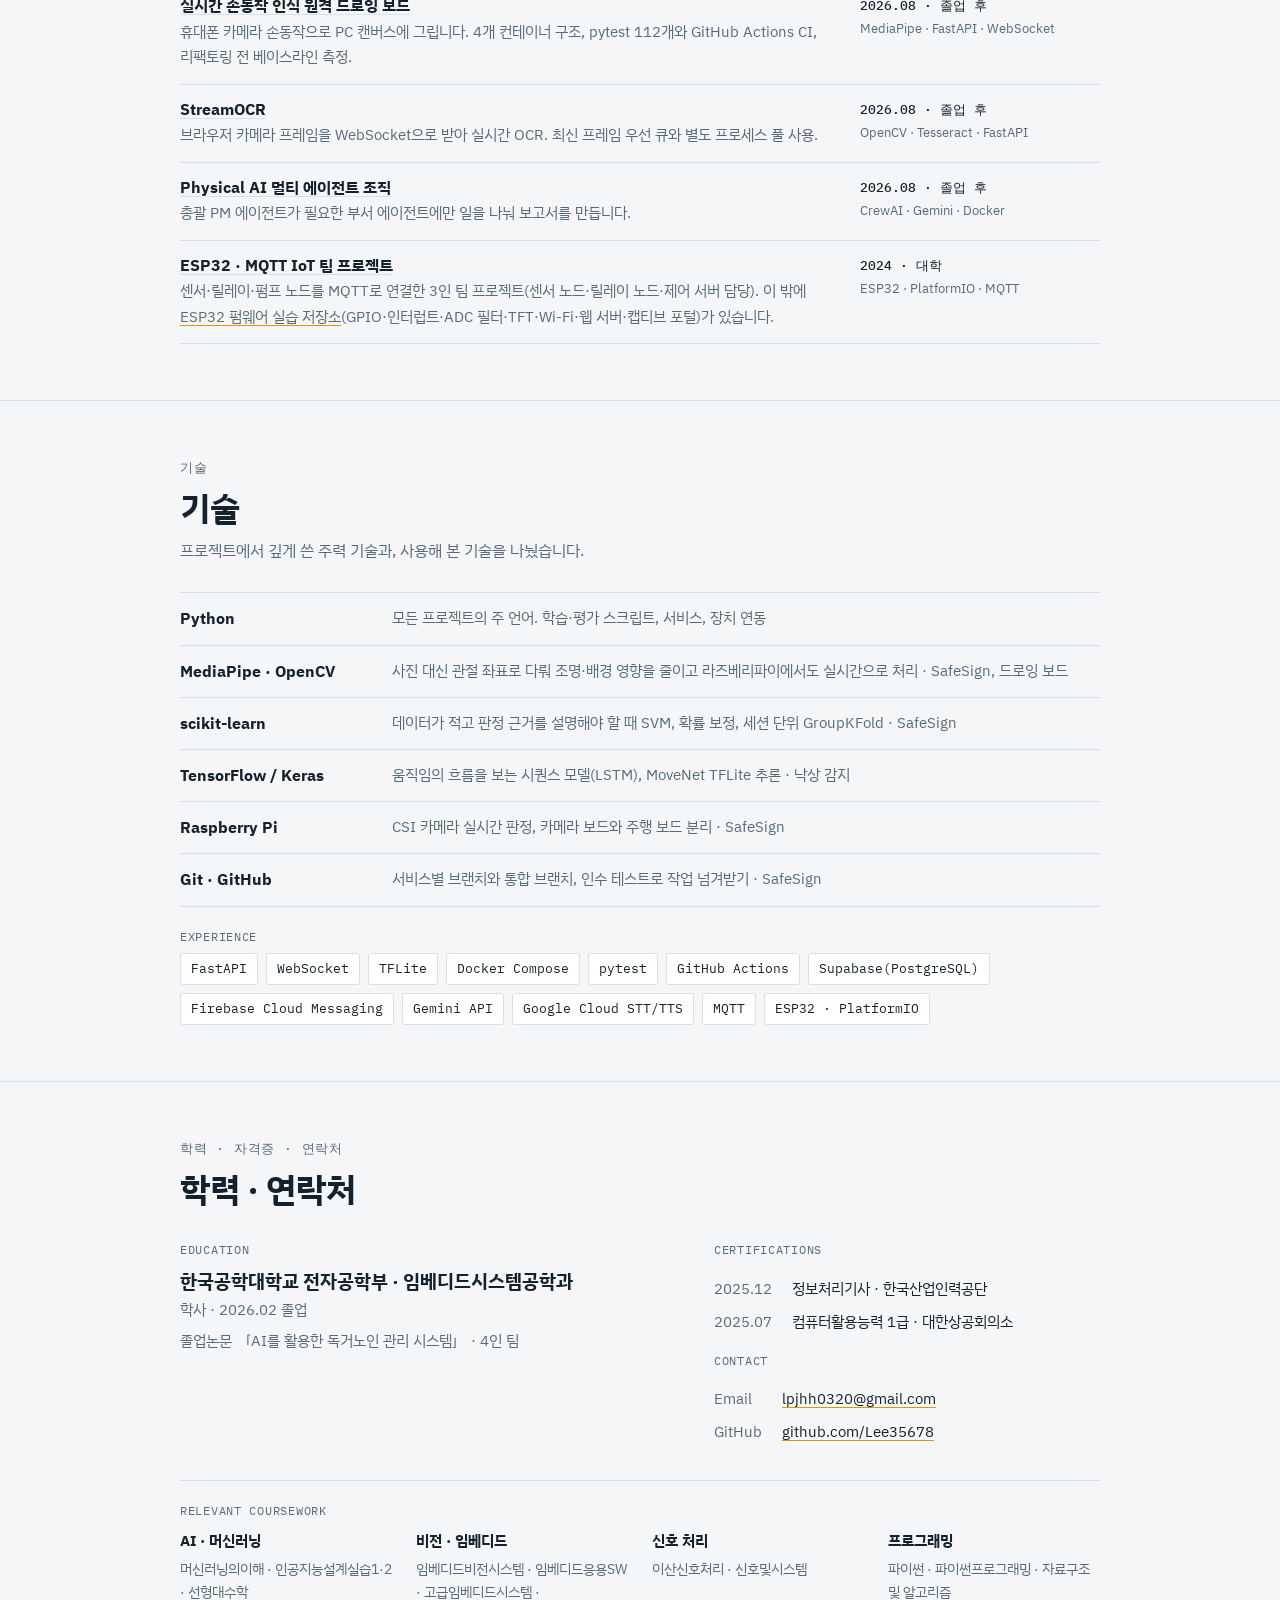
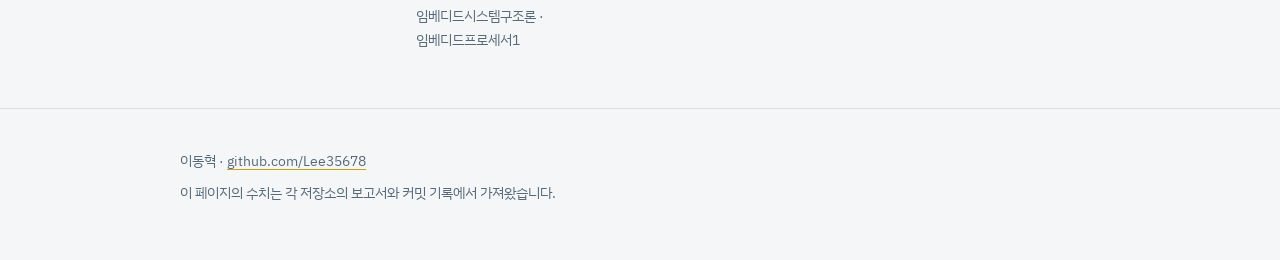
==== commit 0e006d28: "docs: 약점·한계 서술과 어려운 용어 정리, 조건 없이 남길 수 없는 수치 제거 Co-Authored-By: Claude Opus 5.5 <noreply@anthropic.co" ====
--- a/index.html
+++ b/index.html
@@ -134,9 +134,9 @@
             <dt>문제</dt><dd>넘어지는 순간은 놓치지 않으면서, 앉기·눕기 같은 일상 동작에는 알리지 않아야 했습니다.</dd>
             <dt>내 역할</dt><dd><ul class="role-bul"><li>배경 차분 규칙 → MoveNet 관절 2단계 판정</li><li>MobileNetV2 + LSTM 학습 모델 후보</li><li>FCM 휴대폰 알림</li></ul></dd>
             <dt>기술</dt><dd>OpenCV · MoveNet(TFLite) · TensorFlow/Keras · MobileNetV2 · LSTM · UBFC 데이터셋</dd>
-            <dt>결과</dt><dd>학습 모델 후보 검증 정확도 99.42% (영상 클립 무작위 분할 · 시험셋 없음)</dd>
-          </dl>
-          <p class="proof"><b>배운 점</b> · 같은 장소·인물이 학습과 검증에 섞일 수 있는 분할이었습니다. 이 경험이 SafeSign에서 세션 단위 평가를 고집한 이유가 됐습니다.</p>
+            <dt>결과</dt><dd>규칙 판정은 휴대폰 알림까지 연결했고, 학습 모델 후보는 웹캠 실시간 판정까지 구현했습니다.</dd>
+          </dl>
+          <p class="proof"><b>핵심 장면</b> · 배경 차분 규칙에서 관절 판정, 학습 모델까지 방식을 바꿔 가며 각 방식의 장단점을 직접 확인했습니다.</p>
           <div class="linkrow">
             <a class="btn primary" href="projects/fall-detection.html">상세 보기</a>
             <a class="btn" href="https://github.com/Lee35678/Fall_Detection">GitHub · 학습 모델 후보</a>
@@ -151,12 +151,12 @@
     <div class="wrap">
       <div class="sec-head">
         <span class="label">성장 과정</span>
-        <h2>단계마다 아쉬웠던 점을 다음 단계에서 고쳤습니다</h2>
+        <h2>프로젝트마다 한 단계씩 넓혀 왔습니다</h2>
       </div>
       <ol class="mini-path">
         <li class="mp"><span class="step-no">1</span><span class="when">2024 · 대학</span><h3>동작하는 코드</h3><p>ESP32 센서·통신 실습과 MQTT IoT 팀 프로젝트로 임베디드 시스템의 기본 구조를 익혔습니다.</p></li>
-        <li class="mp"><span class="step-no">2</span><span class="when">2025 · 대학 · 졸업 작품</span><h3>AI를 기능에 붙이기</h3><p>4인 팀 졸업 작품에서 음성 비서·낙상 알림 담당. 성능을 무작위 분할 검증셋으로만 확인했습니다.</p></li>
-        <li class="mp"><span class="step-no">3</span><span class="when">2026.08 · 졸업 후</span><h3>구조와 자동 검증</h3><p>4개 컨테이너 분리, 규칙 있는 커밋 80%, 테스트 112개와 CI.</p></li>
+        <li class="mp"><span class="step-no">2</span><span class="when">2025 · 대학 · 졸업 작품</span><h3>AI를 기능에 붙이기</h3><p>4인 팀 졸업 작품에서 음성 비서·낙상 감지를 맡아 AI를 실제 기능으로 연결했습니다.</p></li>
+        <li class="mp"><span class="step-no">3</span><span class="when">2026.08 · 졸업 후</span><h3>구조와 자동 검증</h3><p>4개 컨테이너 분리, 테스트 112개와 GitHub Actions CI.</p></li>
         <li class="mp"><span class="step-no">4</span><span class="when">2026.09 · 4인 팀</span><h3>협업과 실측</h3><p>세션 단위 평가와 신뢰구간, 브랜치·계약·인수 테스트 협업, RPi5 실측.</p></li>
       </ol>
     </div>
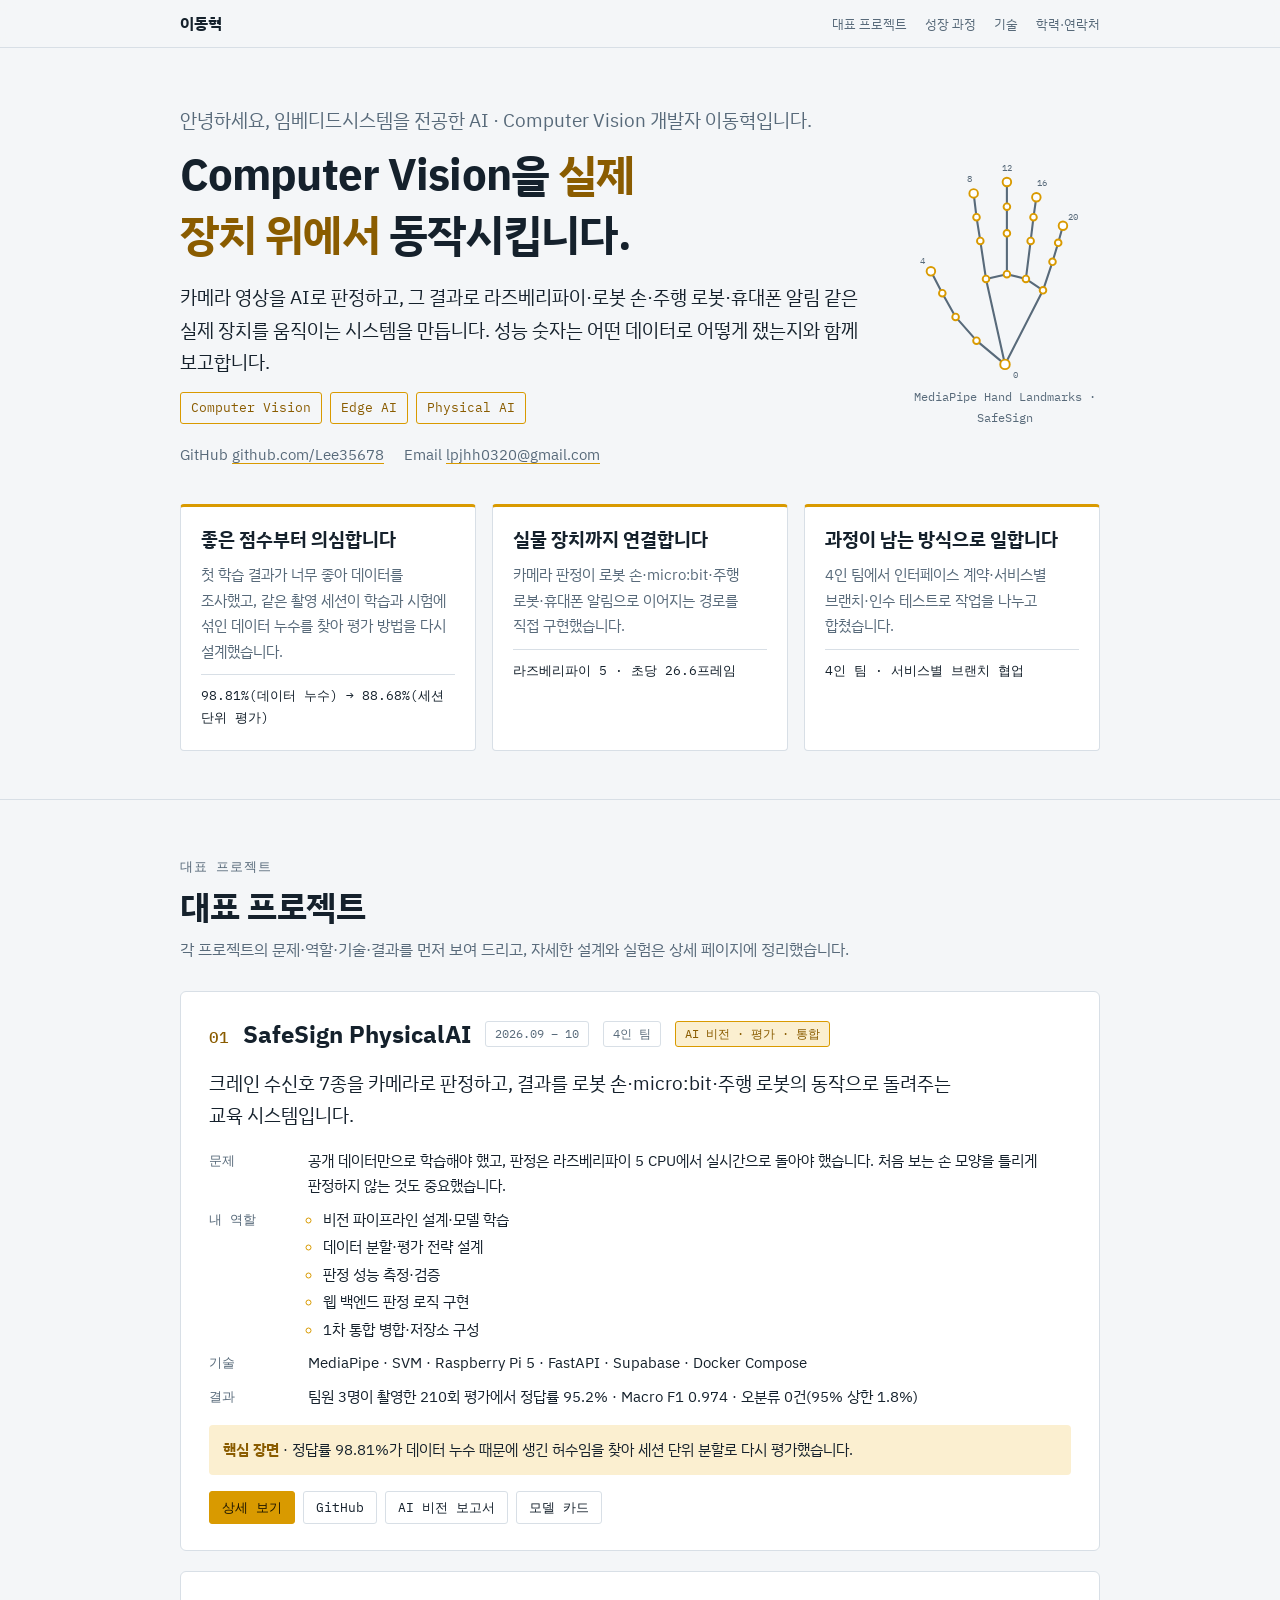
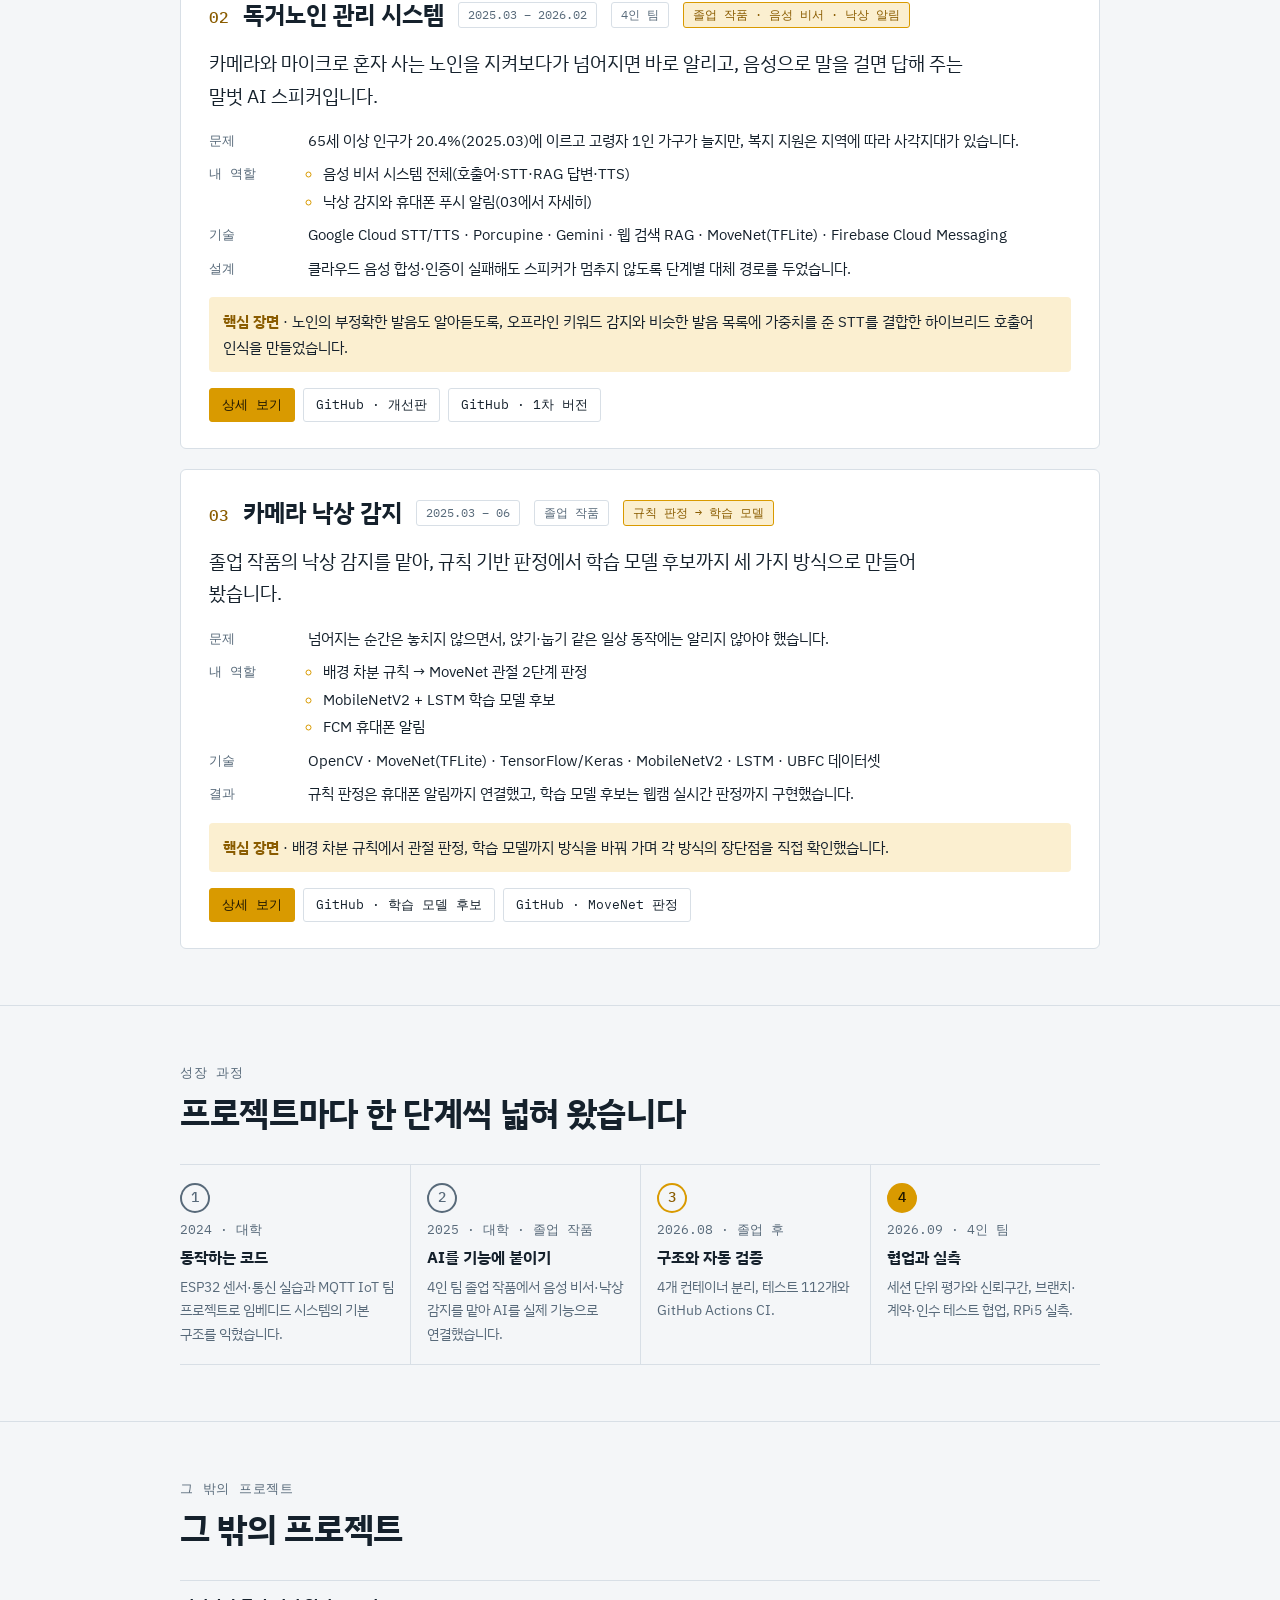
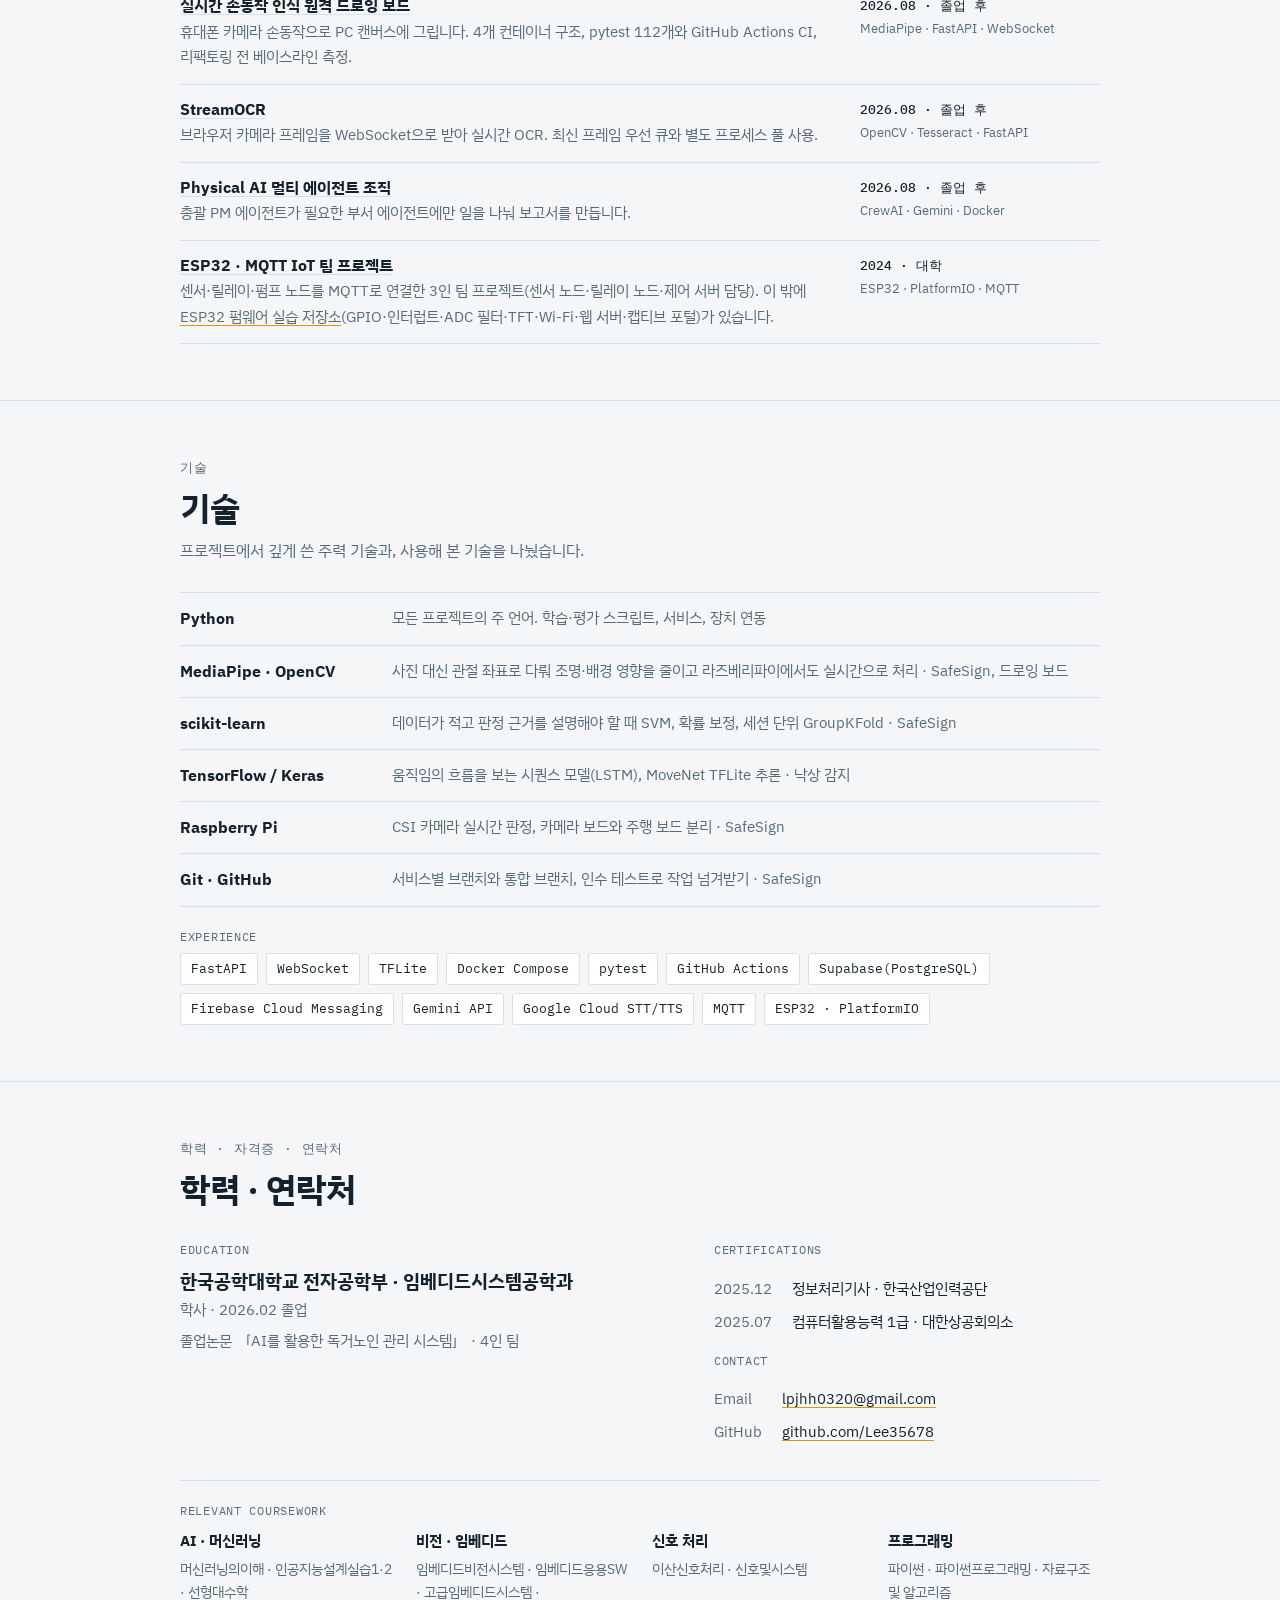
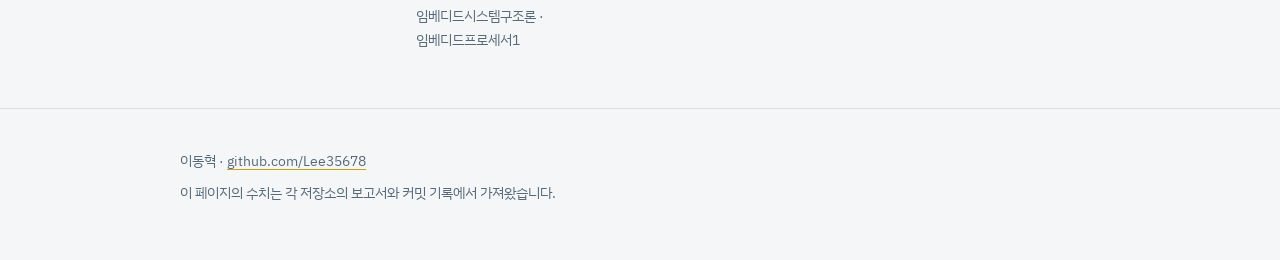
==== commit db7a24da: "docs: '학습에 쓰지 않은 데이터' 강조 표현 제거 Co-Authored-By: Claude Opus 5.5 <noreply@anthropic.com>" ====
--- a/index.html
+++ b/index.html
@@ -99,7 +99,7 @@
             <dt>문제</dt><dd>공개 데이터만으로 학습해야 했고, 판정은 라즈베리파이 5 CPU에서 실시간으로 돌아야 했습니다. 처음 보는 손 모양을 틀리게 판정하지 않는 것도 중요했습니다.</dd>
             <dt>내 역할</dt><dd><ul class="role-bul"><li>비전 파이프라인 설계·모델 학습</li><li>데이터 분할·평가 전략 설계</li><li>판정 성능 측정·검증</li><li>웹 백엔드 판정 로직 구현</li><li>1차 통합 병합·저장소 구성</li></ul></dd>
             <dt>기술</dt><dd>MediaPipe · SVM · Raspberry Pi 5 · FastAPI · Supabase · Docker Compose</dd>
-            <dt>결과</dt><dd>학습에 쓰지 않은 210회 평가에서 정답률 95.2% · Macro F1 0.974 · 오분류 0건(95% 상한 1.8%)</dd>
+            <dt>결과</dt><dd>팀원 3명이 촬영한 210회 평가에서 정답률 95.2% · Macro F1 0.974 · 오분류 0건(95% 상한 1.8%)</dd>
           </dl>
           <p class="proof"><b>핵심 장면</b> · 정답률 98.81%가 데이터 누수 때문에 생긴 허수임을 찾아 세션 단위 분할로 다시 평가했습니다.</p>
           <div class="linkrow">
